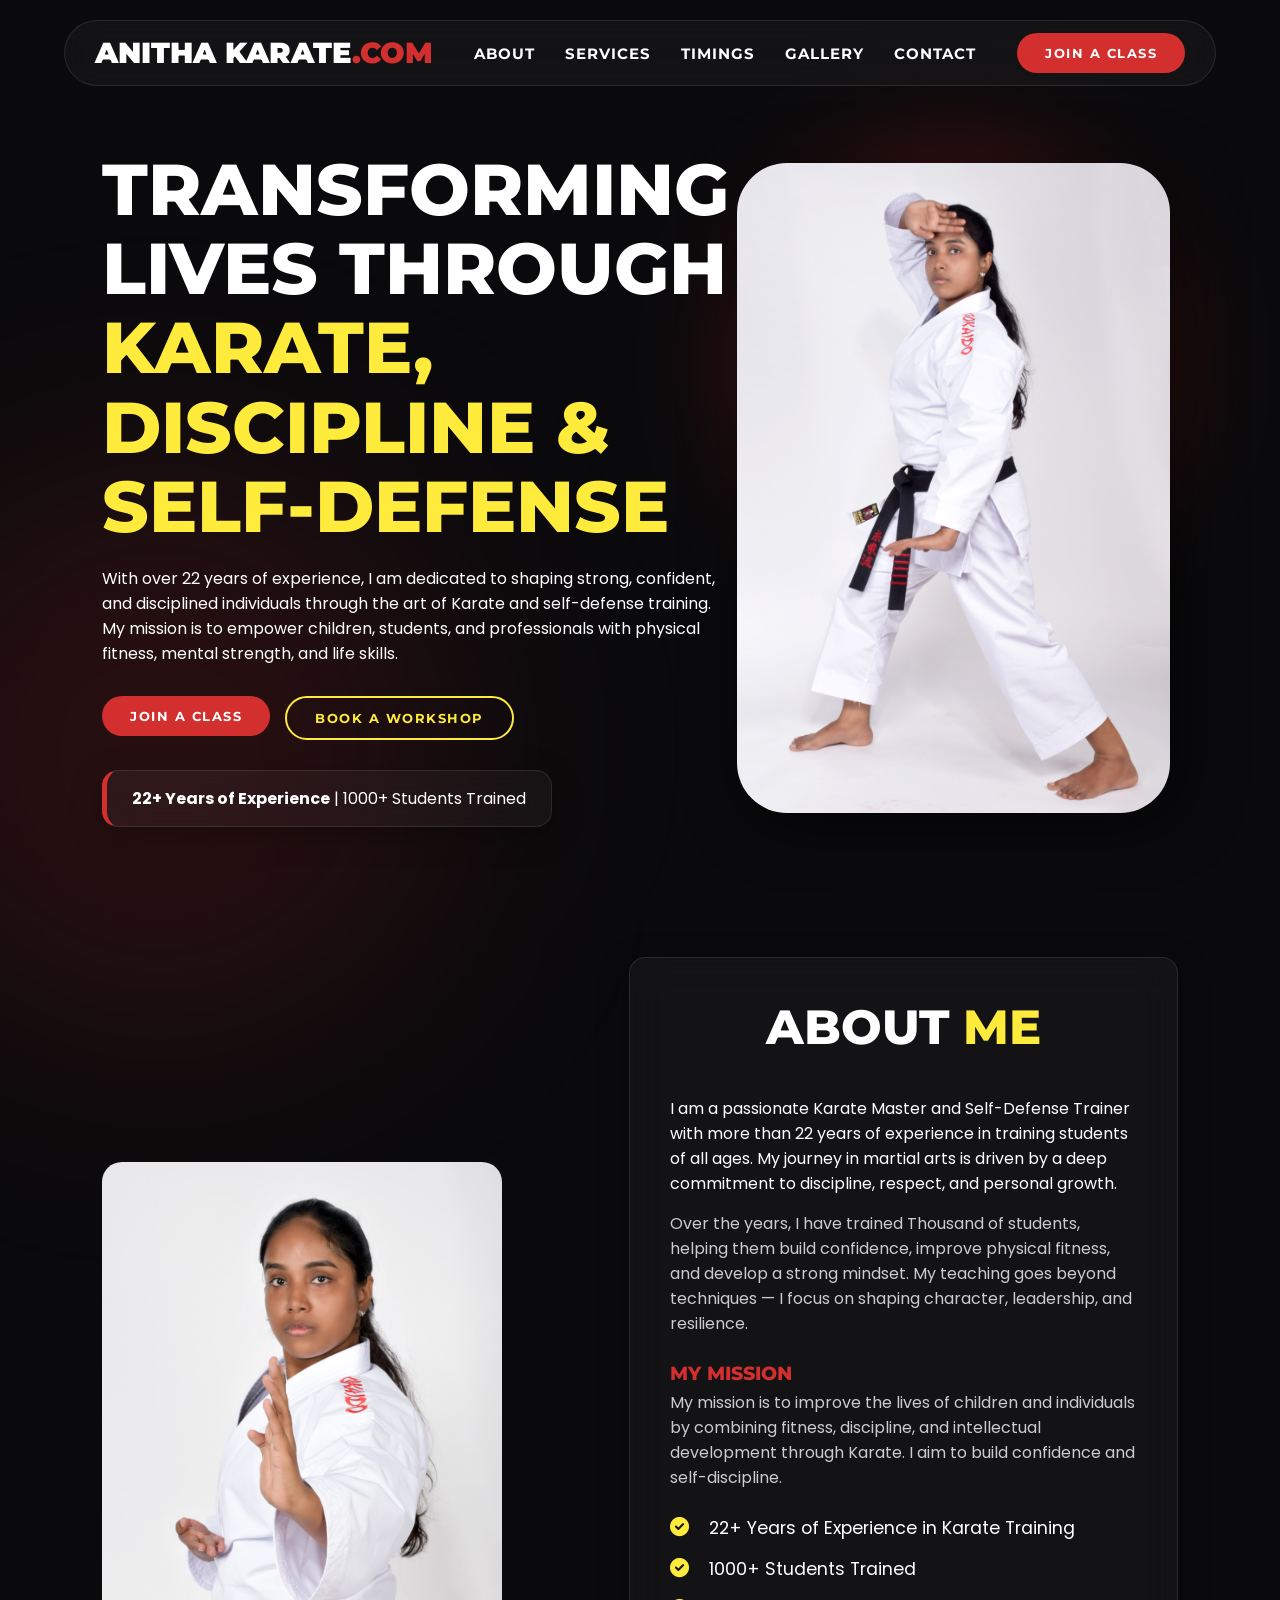
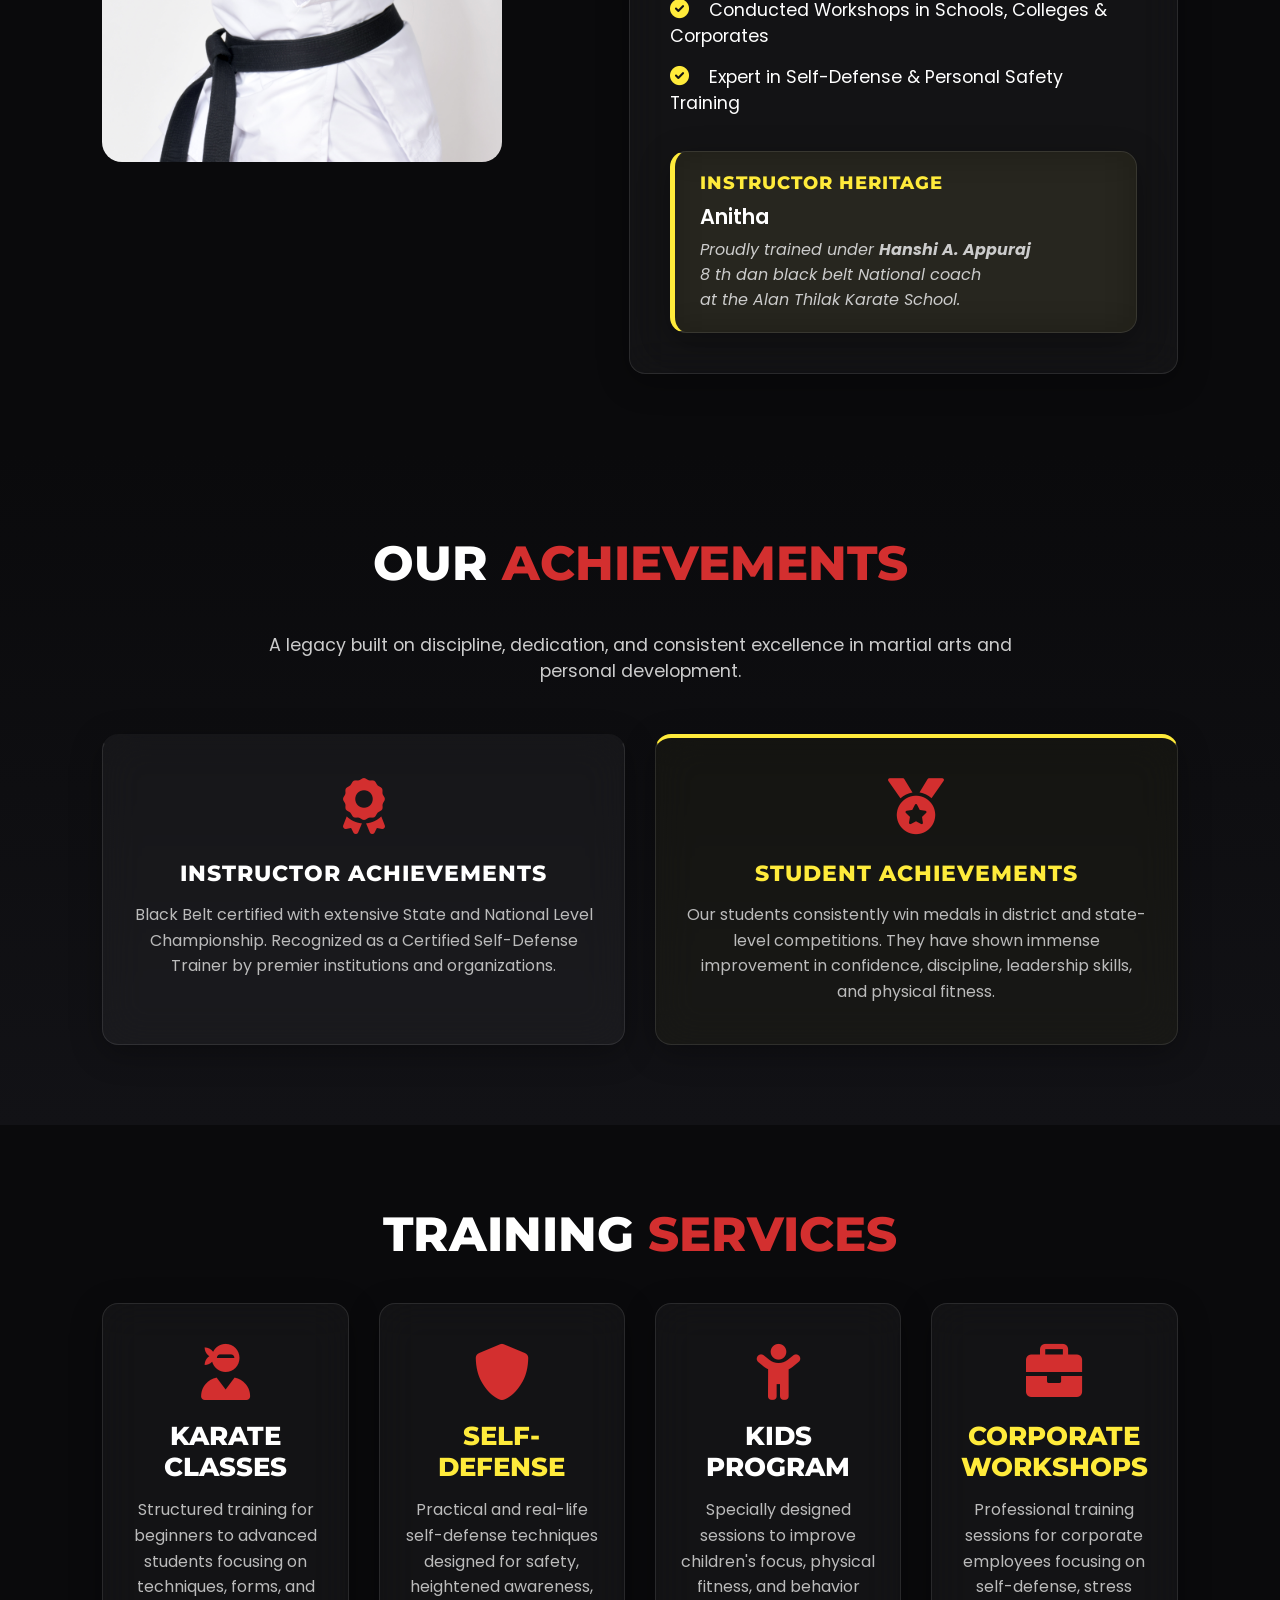
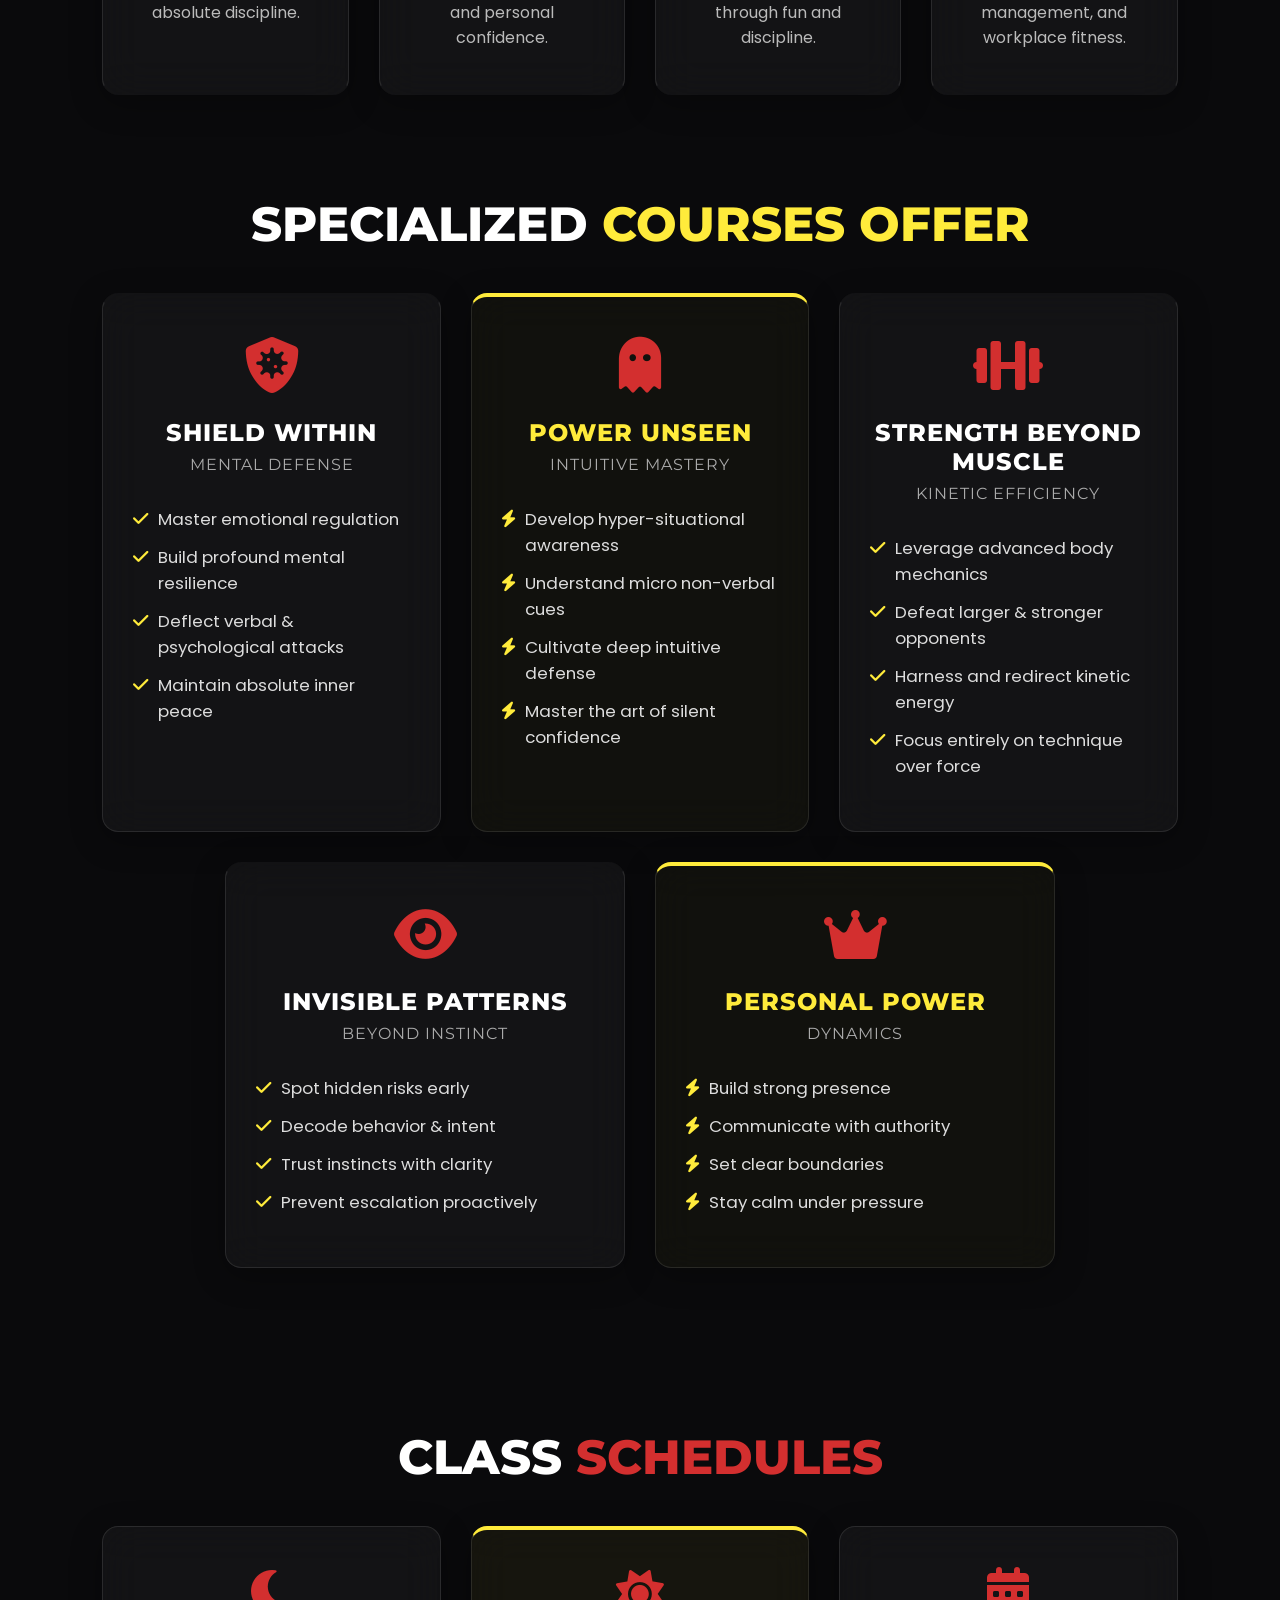
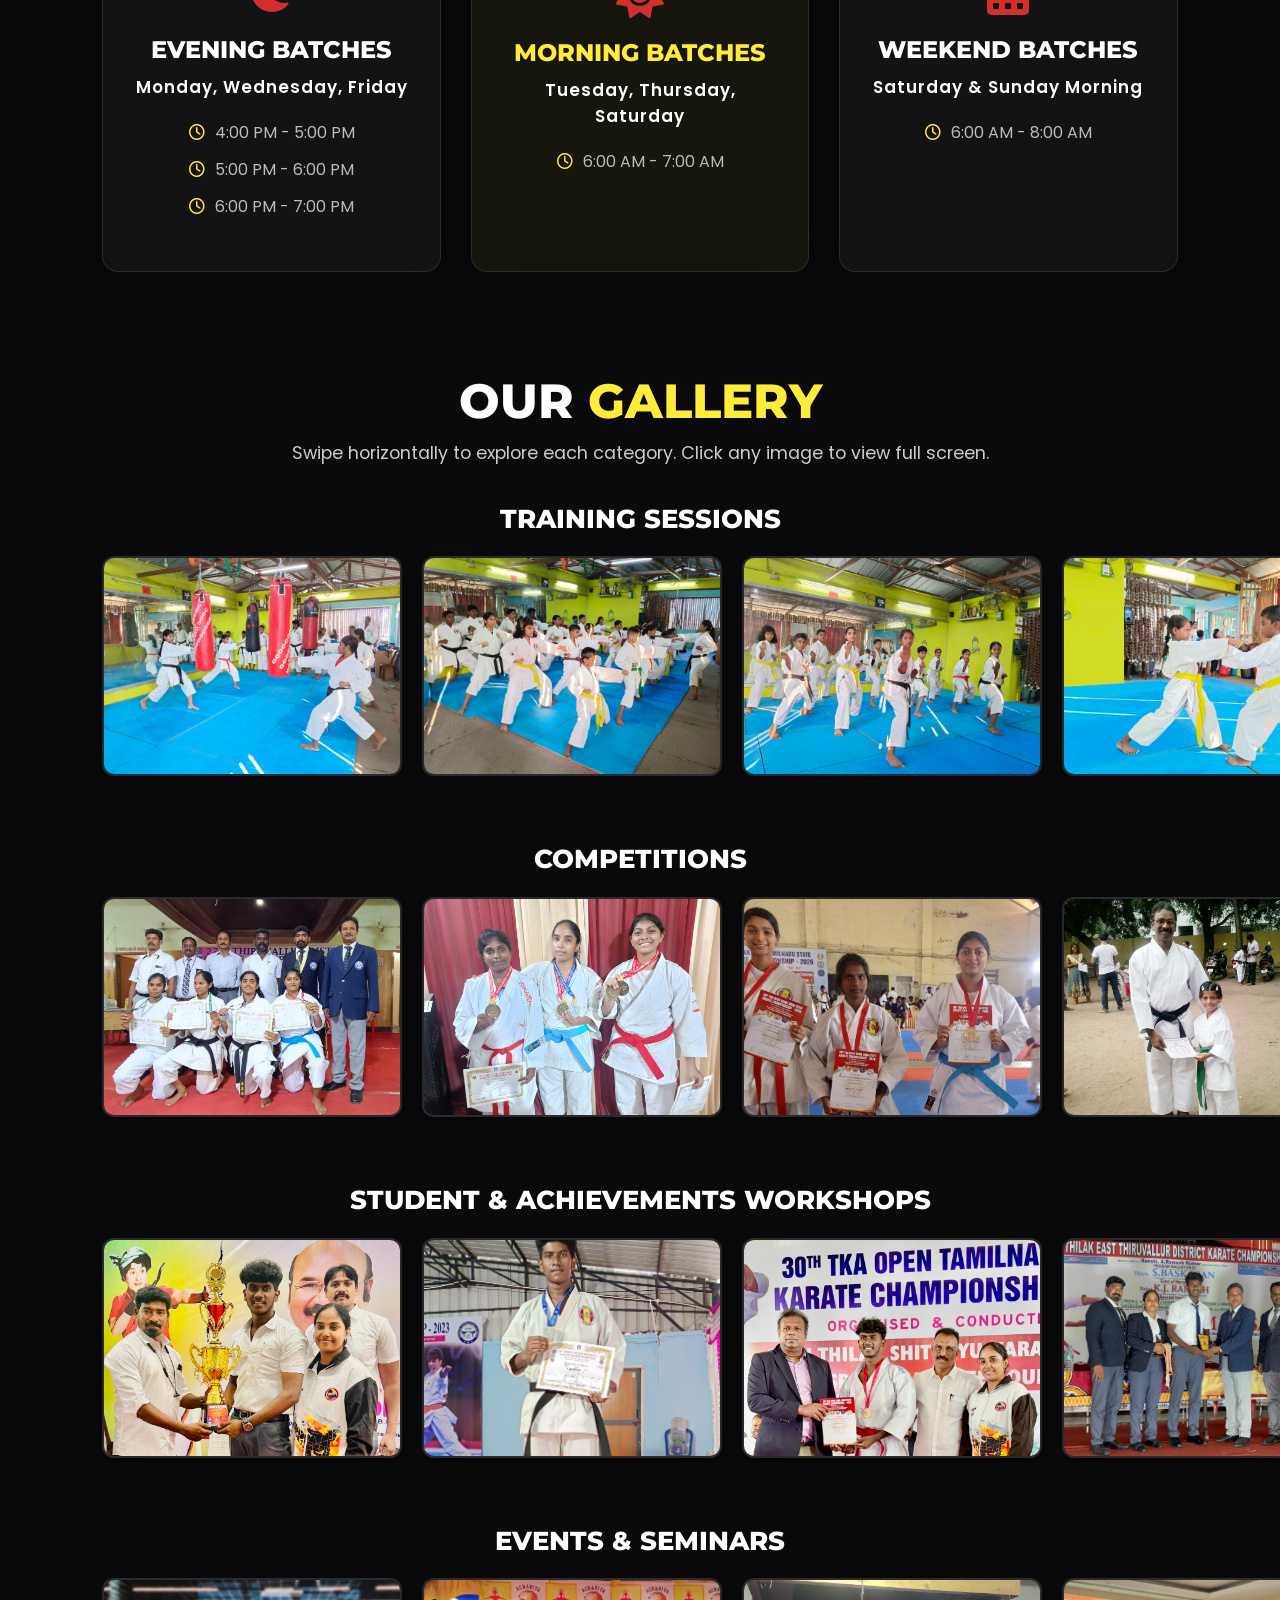
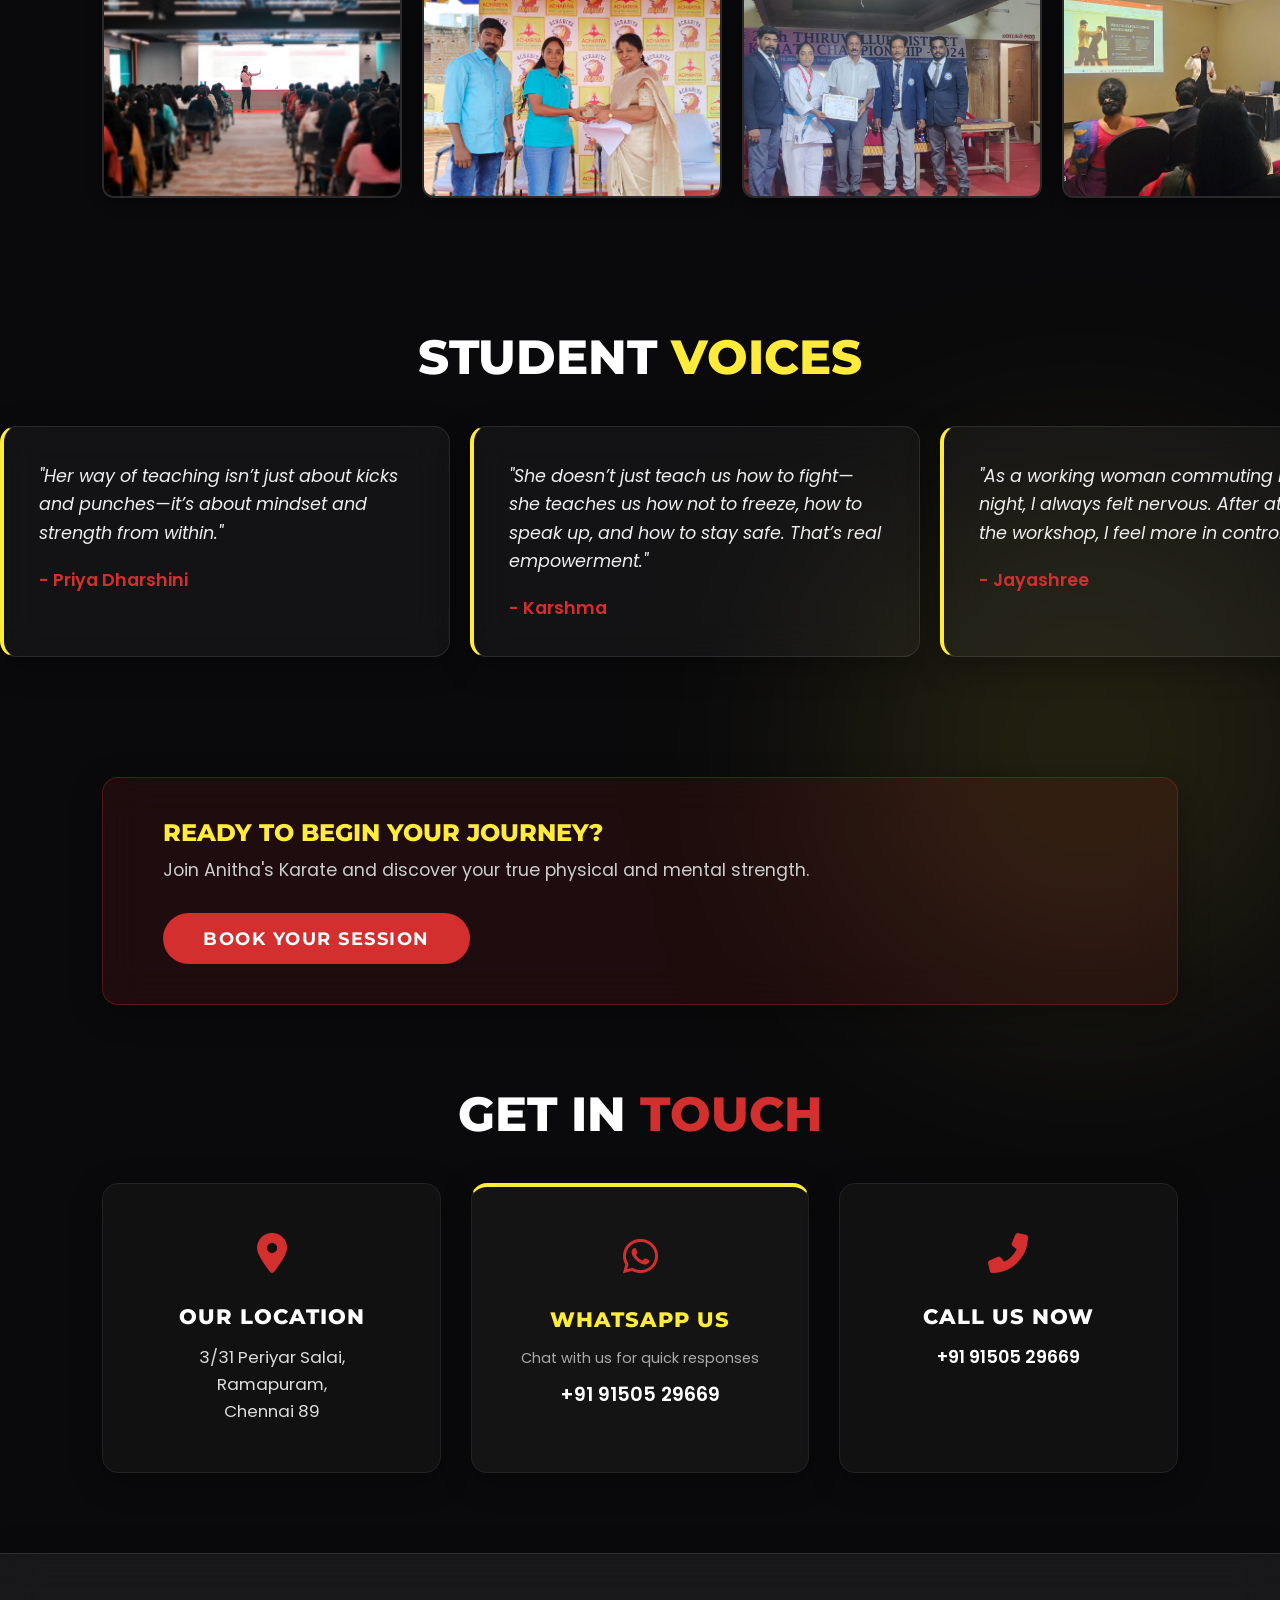
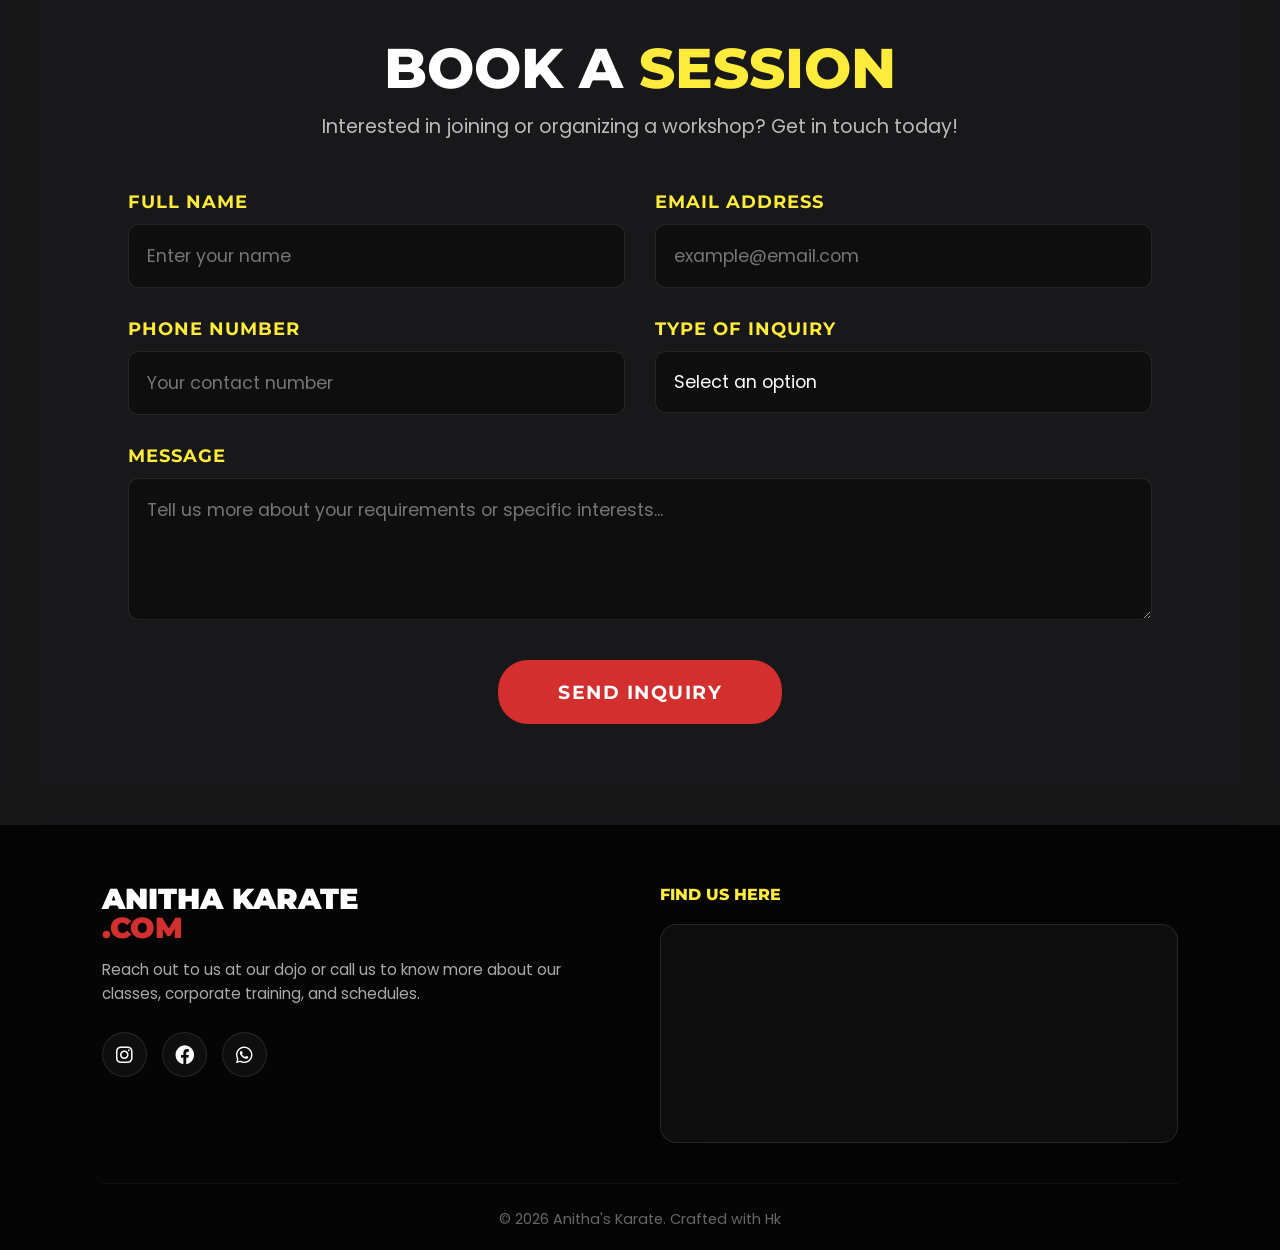
==== index.html @ c9bdf48c "Update "Images and contact"" ====
<!DOCTYPE html>
<html lang="en">

<head>
  <meta charset="UTF-8">
  <meta name="viewport" content="width=device-width, initial-scale=1.0">
  <title>Anitha's Karate | Ramapuram</title>
  <link rel="shortcut icon" href="images/Fav icon.png" type="image/x-icon">
  <link
    href="https://fonts.googleapis.com/css2?family=Montserrat:wght@700;800;900&family=Poppins:wght@300;400;500;600&display=swap"
    rel="stylesheet">
  <link rel="stylesheet" href="https://cdnjs.cloudflare.com/ajax/libs/font-awesome/6.0.0/css/all.min.css">
  <link rel="stylesheet" href="style.css">

  <style>
    /* Dropdown Styling */
    .field-box select {
      background: rgba(0, 0, 0, 0.4);
      border: 1px solid var(--glass-border);
      padding: 18px;
      border-radius: 10px;
      color: white;
      font-size: 1.1rem;
      font-family: "Poppins", sans-serif;
      transition: all 0.3s ease;
      appearance: none;
    }

    .field-box select:focus {
      outline: none;
      border-color: var(--primary-red);
      background: rgba(211, 47, 47, 0.05);
    }

    .field-box select option {
      background: var(--dark-bg);
      color: white;
    }

    /* 4-Item Services Grid (Desktop to Mobile) */
    .programs-grid {
      display: grid;
      gap: 30px;
      grid-template-columns: repeat(4, 1fr);
    }

    @media (max-width: 1024px) {
      .programs-grid {
        grid-template-columns: repeat(2, 1fr);
      }
    }

    @media (max-width: 768px) {
      .programs-grid {
        grid-template-columns: 1fr;
      }
    }

    /* SPECIALIZED COURSES FLEX LAYOUT (For Centering 2nd Row) */
    .courses-flex-container {
      display: flex;
      flex-wrap: wrap;
      justify-content: center;
      gap: 30px;
    }

    .courses-flex-container .role-card {
      flex: 1 1 calc(33.333% - 30px);
      max-width: 400px;
      min-width: 300px;
      text-align: left;
      display: flex;
      flex-direction: column;
    }

    .courses-flex-container .course-card h3 {
      font-size: 1.5rem;
      margin-bottom: 15px;
      text-align: center;
    }

    .course-list {
      list-style-type: none;
      padding: 0;
      margin-top: 15px;
      flex-grow: 1;
    }

    .course-list li {
      margin-bottom: 12px;
      color: #ddd;
      font-size: 1.05rem;
      display: flex;
      align-items: flex-start;
      gap: 10px;
    }

    .course-list li i {
      color: var(--accent-yellow);
      margin-top: 4px;
      font-size: 1.1rem;
    }

    @media (max-width: 1024px) {
      .courses-flex-container .role-card {
        flex: 1 1 calc(50% - 30px);
        /* 2 per row on tablets */
        padding: 30px 20px;
      }

      .course-card h3 {
        font-size: 1.3rem;
      }
    }

    @media (max-width: 768px) {
      .courses-flex-container .role-card {
        flex: 1 1 100%;
        /* 1 per row on mobile */
        padding: 25px 15px;
      }

      .course-list li {
        font-size: 0.95rem;
      }
    }

    /* Highlighted Heritage Block */
    .heritage-block {
      margin-top: 35px;
      padding: 20px 25px;
      border-left: 5px solid var(--accent-yellow);
      background: rgba(255, 235, 59, 0.05);
      text-align: left;
    }

    .heritage-block h4 {
      color: var(--accent-yellow);
      margin-bottom: 8px;
      font-size: 1.1rem;
      letter-spacing: 1px;
    }

    /* Horizontal Scrolling Gallery */
    .gallery-container {
      padding: 20px 0;
      width: 100%;
    }

    .gallery-category-title {
      color: var(--light-text);
      font-size: 1.6rem;
      margin-top: 40px;
      margin-bottom: 15px;
      text-align: center;
      font-family: "Montserrat", sans-serif;
      text-transform: uppercase;
      line-height: 1;
    }

    .gallery-scroll-track {
      display: flex;
      overflow-x: auto;
      gap: 20px;
      padding: 10px 8% 30px 8%;
      scroll-behavior: smooth;
      -webkit-overflow-scrolling: touch;
      scrollbar-width: none;
    }

    .gallery-scroll-track::-webkit-scrollbar {
      display: none;
    }

    .gallery-img {
      flex: 0 0 auto;
      width: 300px;
      height: 220px;
      object-fit: cover;
      border-radius: 12px;
      cursor: zoom-in;
      transition: transform 0.3s ease, border 0.3s ease;
      border: 2px solid var(--glass-border);
      box-shadow: 0 5px 15px rgba(0, 0, 0, 0.3);
    }

    .gallery-img:hover {
      transform: scale(1.03);
      border-color: var(--accent-yellow);
    }

    /* Fullscreen Lightbox */
    .lightbox {
      display: none;
      position: fixed;
      z-index: 9999;
      top: 0;
      left: 0;
      width: 100%;
      height: 100%;
      background-color: rgba(0, 0, 0, 0.92);
      align-items: center;
      justify-content: center;
      backdrop-filter: blur(5px);
    }

    .lightbox-content {
      max-width: 90%;
      max-height: 85vh;
      border-radius: 12px;
      box-shadow: 0 10px 40px rgba(0, 0, 0, 0.8);
      animation: zoomIn 0.3s ease;
    }

    @keyframes zoomIn {
      from {
        transform: scale(0.8);
        opacity: 0;
      }

      to {
        transform: scale(1);
        opacity: 1;
      }
    }

    .close-lightbox {
      position: absolute;
      top: 20px;
      right: 40px;
      color: white;
      font-size: 50px;
      font-weight: 300;
      cursor: pointer;
      transition: color 0.3s;
    }

    .close-lightbox:hover {
      color: var(--primary-red);
    }

    /* =========================================
       HERO MOBILE FIXES (Text & Buttons)
    ========================================= */
    .hero-buttons-wrapper {
      display: flex;
      gap: 15px;
      margin-top: 30px;
      flex-wrap: wrap;
    }

    @media (max-width: 768px) {
      .hero-content {
        padding: 0 15px;
        /* Ensures text doesn't touch the very edge */
        width: 100%;
      }

      /* Dynamically scales text down, preventing "TRANSFORMING" from breaking screen width */
      .hero-content h1 {
        font-size: clamp(2rem, 7vw, 3rem);
        line-height: 1.1;
        word-break: break-word;
        /* Safety fail-safe */
      }

      .hero-content p {
        font-size: 0.95rem;
      }

      /* Forces buttons to stack and take full width so they don't squeeze */
      .hero-buttons-wrapper {
        flex-direction: column;
        width: 100%;
      }

      .hero-buttons-wrapper a {
        width: 100%;
      }

      .hero-buttons-wrapper .btn-red {
        width: 100%;
        padding: 15px 20px;
        font-size: 1rem;
      }
    }
  </style>
</head>

<body>

  <div class="ambient-glow glow-1"></div>
  <div class="ambient-glow glow-2"></div>

  <header>
    <nav class="glass-panel nav-glass rounded-nav">
      <div class="logo">ANITHA KARATE<span class="text-red">.COM</span></div>
      <ul class="nav-links">
        <li><a href="#about">ABOUT</a></li>
        <li><a href="#programs">SERVICES</a></li>
        <li><a href="#schedule">TIMINGS</a></li>
        <li><a href="#gallery">GALLERY</a></li>
        <li><a href="#contact">CONTACT</a></li>
      </ul>
      <a href="#book-classes" class="nav-btn-wrapper"><button class="btn-red">JOIN A CLASS</button></a>
    </nav>
  </header>

  <section class="hero">
    <div class="hero-content">
      <h1>Transforming Lives Through <span class="text-yellow">Karate, Discipline & Self-Defense</span></h1>
      <p>With over 22 years of experience, I am dedicated to shaping strong, confident, and disciplined individuals
        through the art of Karate and self-defense training. My mission is to empower children, students, and
        professionals with physical fitness, mental strength, and life skills.</p>

      <div class="hero-buttons-wrapper">
        <a href="#book-classes"><button class="btn-red">Join a Class</button></a>
        <a href="#book-classes"><button class="btn-red"
            style="background: transparent; border: 2px solid var(--accent-yellow); color: var(--accent-yellow);">Book a
            Workshop</button></a>
      </div>

      <div class="hero-stats" style="margin-top: 30px;">
        <div class="stats-box glass-panel">
          <span><strong>22+ Years of Experience</strong> | 1000+ Students Trained</span>
        </div>
      </div>
    </div>
    <div class="hero-image">
      <div class="circle-bg"></div>
      <img src="images/Karate pics/P2.jpeg" alt="Karate Action">
    </div>
  </section>

  <section id="about" class="about-us">
    <div class="about-container">
      <div class="about-image">
        <img src="images/Karate pics/P1.jpeg" alt="Shihan V. Anitha Training">
      </div>
      <div class="about-text glass-panel">
        <h2 class="section-title text-left">About <span class="text-yellow">Me</span></h2>
        <p>I am a passionate Karate Master and Self-Defense Trainer with more than 22 years of experience in training
          students of all ages. My journey in martial arts is driven by a deep commitment to discipline, respect, and
          personal growth.</p>
        <p style="margin-top: 15px; color: #ccc;">Over the years, I have trained Thousand of students, helping them
          build confidence, improve physical fitness, and develop a strong mindset. My teaching goes beyond techniques —
          I focus on shaping character, leadership, and resilience.</p>

        <h3 style="margin-top: 25px; font-size: 1.2rem; color: var(--primary-red);">My Mission</h3>
        <p style="margin-top: 5px; color: #ccc;">My mission is to improve the lives of children and individuals by
          combining fitness, discipline, and intellectual development through Karate. I aim to build confidence and
          self-discipline.</p>

        <ul class="about-features">
          <li><i class="fas fa-check-circle"></i> 22+ Years of Experience in Karate Training</li>
          <li><i class="fas fa-check-circle"></i> 1000+ Students Trained</li>
          <li><i class="fas fa-check-circle"></i> Conducted Workshops in Schools, Colleges & Corporates</li>
          <li><i class="fas fa-check-circle"></i> Expert in Self-Defense & Personal Safety Training</li>
        </ul>

        <div class="heritage-block glass-panel">
          <h4>Instructor Heritage</h4>
          <p style="font-size: 1.3rem; font-weight: 600; color: #fff; margin-bottom: 5px;">Anitha</p>
          <p style="color: #ccc; font-style: italic;">Proudly trained under <strong>Hanshi A. Appuraj</strong><br>8 th
            dan black belt
            National coach <br>at the
            Alan Thilak Karate School.</p>
        </div>

      </div>
    </div>
  </section>

  <section id="achievements" class="roles-section">
    <h2 class="section-title">Our <span class="text-red">Achievements</span></h2>
    <p
      style="text-align: center; color: #ccc; margin-bottom: 50px; font-size: 1.1rem; max-width: 800px; margin-left: auto; margin-right: auto;">
      A legacy built on discipline, dedication, and consistent excellence in martial arts and personal development.
    </p>

    <div class="roles-grid">
      <div class="role-card glass-panel">
        <i class="fas fa-award role-icon"></i>
        <h3>Instructor Achievements</h3>
        <p>Black Belt certified with extensive State and National Level Championship. Recognized as a Certified
          Self-Defense Trainer by premier institutions and organizations.</p>
      </div>

      <div class="role-card glass-panel highlight-card">
        <i class="fas fa-medal role-icon text-yellow"></i>
        <h3 class="text-yellow">Student Achievements</h3>
        <p>Our students consistently win medals in district and state-level competitions. They have shown immense
          improvement in confidence, discipline, leadership skills, and physical fitness.</p>
      </div>
    </div>
  </section>

  <section id="programs" class="programs">
    <h2 class="section-title">Training <span class="text-red">Services</span></h2>
    <div class="programs-grid">
      <div class="program-card glass-panel">
        <i class="fas fa-user-ninja program-icon"></i>
        <h3>Karate Classes</h3>
        <p>Structured training for beginners to advanced students focusing on techniques, forms, and absolute
          discipline.</p>
      </div>
      <div class="program-card glass-panel">
        <i class="fas fa-shield-alt program-icon text-yellow"></i>
        <h3 class="text-yellow">Self-Defense</h3>
        <p>Practical and real-life self-defense techniques designed for safety, heightened awareness, and personal
          confidence.</p>
      </div>
      <div class="program-card glass-panel">
        <i class="fas fa-child program-icon"></i>
        <h3>Kids Program</h3>
        <p>Specially designed sessions to improve children's focus, physical fitness, and behavior through fun and
          discipline.</p>
      </div>
      <div class="program-card glass-panel">
        <i class="fas fa-briefcase program-icon text-yellow"></i>
        <h3 class="text-yellow">Corporate Workshops</h3>
        <p>Professional training sessions for corporate employees focusing on self-defense, stress management, and
          workplace fitness.</p>
      </div>
    </div>
  </section>

  <section id="special-courses" class="programs" style="padding-top: 20px;">
    <h2 class="section-title">Specialized <span class="text-yellow">Courses Offer</span></h2>

    <div class="courses-flex-container">
      <div class="role-card course-card glass-panel">
        <i class="fas fa-shield-virus role-icon" style="text-align: center; display: block;"></i>
        <h3> Shield Within<br><span style="font-size: 1rem; color: #aaa; font-weight: 400;">Mental Defense</span></h3>
        <ul class="course-list">
          <li><i class="fas fa-check"></i> Master emotional regulation</li>
          <li><i class="fas fa-check"></i> Build profound mental resilience</li>
          <li><i class="fas fa-check"></i> Deflect verbal & psychological attacks</li>
          <li><i class="fas fa-check"></i> Maintain absolute inner peace</li>
        </ul>
      </div>

      <div class="role-card course-card glass-panel highlight-card">
        <i class="fas fa-ghost role-icon text-yellow" style="text-align: center; display: block;"></i>
        <h3 class="text-yellow"> Power Unseen<br><span style="font-size: 1rem; color: #aaa; font-weight: 400;">Intuitive
            Mastery</span></h3>
        <ul class="course-list">
          <li><i class="fas fa-bolt"></i> Develop hyper-situational awareness</li>
          <li><i class="fas fa-bolt"></i> Understand micro non-verbal cues</li>
          <li><i class="fas fa-bolt"></i> Cultivate deep intuitive defense</li>
          <li><i class="fas fa-bolt"></i> Master the art of silent confidence</li>
        </ul>
      </div>

      <div class="role-card course-card glass-panel">
        <i class="fas fa-dumbbell role-icon" style="text-align: center; display: block;"></i>
        <h3> Strength Beyond Muscle<br><span style="font-size: 1rem; color: #aaa; font-weight: 400;">Kinetic
            Efficiency</span></h3>
        <ul class="course-list">
          <li><i class="fas fa-check"></i> Leverage advanced body mechanics</li>
          <li><i class="fas fa-check"></i> Defeat larger & stronger opponents</li>
          <li><i class="fas fa-check"></i> Harness and redirect kinetic energy</li>
          <li><i class="fas fa-check"></i> Focus entirely on technique over force</li>
        </ul>
      </div>

      <div class="role-card course-card glass-panel">
        <i class="fas fa-eye role-icon" style="text-align: center; display: block;"></i>
        <h3> Invisible Patterns<br><span style="font-size: 1rem; color: #aaa; font-weight: 400;">Beyond Instinct</span>
        </h3>
        <ul class="course-list">
          <li><i class="fas fa-check"></i> Spot hidden risks early</li>
          <li><i class="fas fa-check"></i> Decode behavior & intent</li>
          <li><i class="fas fa-check"></i> Trust instincts with clarity</li>
          <li><i class="fas fa-check"></i> Prevent escalation proactively</li>
        </ul>
      </div>

      <div class="role-card course-card glass-panel highlight-card">
        <i class="fas fa-crown role-icon text-yellow" style="text-align: center; display: block;"></i>
        <h3 class="text-yellow"> Personal Power<br><span
            style="font-size: 1rem; color: #aaa; font-weight: 400;">Dynamics</span></h3>
        <ul class="course-list">
          <li><i class="fas fa-bolt"></i> Build strong presence</li>
          <li><i class="fas fa-bolt"></i> Communicate with authority</li>
          <li><i class="fas fa-bolt"></i> Set clear boundaries</li>
          <li><i class="fas fa-bolt"></i> Stay calm under pressure</li>
        </ul>
      </div>



    </div>
  </section>

  <section id="schedule" class="schedule-section">
    <h2 class="section-title">Class <span class="text-red">Schedules</span></h2>
    <div class="schedule-grid">
      <div class="schedule-card glass-panel">
        <i class="fas fa-moon schedule-icon"></i>
        <h3>Evening Batches</h3>
        <p class="days">Monday, Wednesday, Friday</p>
        <ul class="times">
          <li><i class="far fa-clock"></i> 4:00 PM - 5:00 PM</li>
          <li><i class="far fa-clock"></i> 5:00 PM - 6:00 PM</li>
          <li><i class="far fa-clock"></i> 6:00 PM - 7:00 PM</li>
        </ul>
      </div>

      <div class="schedule-card glass-panel highlight-card">
        <i class="fas fa-sun schedule-icon text-yellow"></i>
        <h3 class="text-yellow">Morning Batches</h3>
        <p class="days">Tuesday, Thursday, Saturday</p>
        <ul class="times">
          <li><i class="far fa-clock"></i> 6:00 AM - 7:00 AM</li>
        </ul>
      </div>

      <div class="schedule-card glass-panel">
        <i class="fas fa-calendar-alt schedule-icon"></i>
        <h3>Weekend Batches</h3>
        <p class="days">Saturday & Sunday Morning</p>
        <ul class="times">
          <li><i class="far fa-clock"></i> 6:00 AM - 8:00 AM</li>
        </ul>
      </div>
    </div>
  </section>

  <section id="gallery" class="gallery-container">
    <h2 class="section-title" style="margin-bottom: 10px;">Our <span class="text-yellow">Gallery</span></h2>
    <p style="text-align: center; color: #ccc; margin-bottom: 20px; font-size: 1.1rem;">Swipe horizontally to explore
      each category. Click any image to view full screen.</p>

    <h3 class="gallery-category-title">Training Sessions</h3>
    <div class="gallery-scroll-track">
      <img src="images/Gallary/Training/GT1.jpeg" class="gallery-img glass-panel" alt="Training Session 1">
      <img src="images/Gallary/Training/GT2.jpeg" class="gallery-img glass-panel" alt="Training Session 2">
      <img src="images/Gallary/Training/GT3.jpeg" class="gallery-img glass-panel" alt="Training Session 3">
      <img src="images/Gallary/Training/GT4.jpeg" class="gallery-img glass-panel" alt="Training Session 4">
      <img src="images/Gallary/Training/GT5.jpeg" class="gallery-img glass-panel" alt="Training Session 5">
      <img src="images/Gallary/Training/GT6.jpeg" class="gallery-img glass-panel" alt="Training Session 6">
    </div>

    <h3 class="gallery-category-title">Competitions</h3>
    <div class="gallery-scroll-track">
      <img src="images/Gallary/Competition/GC1.jpeg" class="gallery-img glass-panel" alt="Competition 1">
      <img src="images/Gallary/Competition/GC2.jpeg" class="gallery-img glass-panel" alt="Competition 2">
      <img src="images/Gallary/Competition/GC3.jpeg" class="gallery-img glass-panel" alt="Competition 3">
      <img src="images/Gallary/Competition/GC4.jpeg" class="gallery-img glass-panel" alt="Competition 4">
      <img src="images/Gallary/Competition/GC5.jpeg" class="gallery-img glass-panel" alt="Competition 5">
      <img src="images/Gallary/Competition/GC6.jpeg" class="gallery-img glass-panel" alt="Competition 6">
    </div>

    <h3 class="gallery-category-title">Student & Achievements Workshops</h3>
    <div class="gallery-scroll-track">
      <img src="images/Gallary/Workshops & Student Achievements/GS1.jpeg" class="gallery-img glass-panel"
        alt="Workshop 1">
      <img src="images/Gallary/Workshops & Student Achievements/GS2.jpeg" class="gallery-img glass-panel"
        alt="Workshop 2">
      <img src="images/Gallary/Workshops & Student Achievements/GS3.jpeg" class="gallery-img glass-panel"
        alt="Workshop 3">
      <img src="images/Gallary/Workshops & Student Achievements/GS4.jpeg" class="gallery-img glass-panel"
        alt="Workshop 4">
      <img src="images/Gallary/Workshops & Student Achievements/GS5.jpeg" class="gallery-img glass-panel"
        alt="Workshop 5">
      <img src="images/Gallary/Workshops & Student Achievements/GS6.jpeg" class="gallery-img glass-panel"
        alt="Workshop 6">
      <img src="images/Gallary/Workshops & Student Achievements/GS7.jpeg" class="gallery-img glass-panel"
        alt="Workshop 7">
    </div>

    <h3 class="gallery-category-title">Events & Seminars</h3>
    <div class="gallery-scroll-track">
      <img src="images/Gallary/Events & Seminar/G1.jpeg" class="gallery-img glass-panel" alt="Event 1">
      <img src="images/Gallary/Events & Seminar/G2.jpeg" class="gallery-img glass-panel" alt="Event 2">
      <img src="images/Gallary/Events & Seminar/G3.jpeg" class="gallery-img glass-panel" alt="Event 3">
      <img src="images/Gallary/Events & Seminar/G4.jpeg" class="gallery-img glass-panel" alt="Event 4">
      <img src="images/Gallary/Events & Seminar/G5.jpeg" class="gallery-img glass-panel" alt="Event 5">
      <img src="images/Gallary/Events & Seminar/G6.jpeg" class="gallery-img glass-panel" alt="Event 6">
      <img src="images/Gallary/Events & Seminar/G7.jpeg" class="gallery-img glass-panel" alt="Event 7">
      <img src="images/Gallary/Events & Seminar/G8.jpeg" class="gallery-img glass-panel" alt="Event 8">
    </div>
  </section>

  <section class="testimonials">
    <h2 class="section-title">Student <span class="text-yellow">Voices</span></h2>
    <div class="scrolling-wrapper">
      <div class="scrolling-track right-scroll">
        <div class="test-box glass-panel">
          <p>"Her way of teaching isn’t just about kicks and punches—it’s about mindset and strength from within."</p>
          <h4>- Priya Dharshini</h4>
        </div>
        <div class="test-box glass-panel">
          <p>"She doesn’t just teach us how to fight—she teaches us how not to freeze, how to speak up, and how to stay
            safe. That’s real empowerment."</p>
          <h4>- Karshma</h4>
        </div>
        <div class="test-box glass-panel">
          <p>"As a working woman commuting late at night, I always felt nervous. After attending the workshop, I feel
            more in control."</p>
          <h4>- Jayashree</h4>
        </div>
        <div class="test-box glass-panel">
          <p>"Anitha is more than a coach—she’s a guide. She helped me unlock courage I didn’t know I had using everyday
            examples."</p>
          <h4>- Deepa Lakshmi</h4>
        </div>
        <div class="test-box glass-panel">
          <p>"I enrolled my teenage daughter in Anitha's class... She’s more confident, aware, and physically stronger.
            It’s a necessity, not an option."</p>
          <h4>- Sangeetha</h4>
        </div>
      </div>
    </div>
  </section>

  <section class="cta-section">
    <div class="cta-banner glass-panel">
      <div class="cta-text">
        <h2 class="text-yellow">Ready to Begin Your Journey?</h2>
        <p>Join Anitha's Karate and discover your true physical and mental strength.</p>
      </div>
      <a href="#book-classes"><button class="btn-red" style="padding: 15px 40px; font-size: 1.1rem;">BOOK YOUR
          SESSION</button></a>
    </div>
  </section>

  <section id="contact" class="contact-section">
    <h2 class="section-title">Get In <span class="text-red">Touch</span></h2>
    <div class="contact-grid">

      <div class="contact-card glass-panel">
        <div class="contact-icon"><i class="fas fa-map-marker-alt"></i></div>
        <h3>Our Location</h3>
        <p>3/31 Periyar Salai,<br>Ramapuram,<br>Chennai 89</p>
      </div>

      <div class="contact-card glass-panel highlight-card">
        <div class="contact-icon text-yellow"><i class="fab fa-whatsapp"></i></div>
        <h3 class="text-yellow">WhatsApp Us</h3>
        <p style="font-size: 0.9rem; color: #aaa; margin-bottom: 5px;">Chat with us for quick responses</p>
        <a href="https://wa.me/919150529669" target="_blank" style="font-size: 1.2rem; margin-top: 10px;">+91 91505
          29669</a>
      </div>

      <div class="contact-card glass-panel">
        <div class="contact-icon"><i class="fas fa-phone-alt"></i></div>
        <h3>Call Us Now</h3>
        <a href="tel:+919150529669">+91 91505 29669</a>
      </div>

    </div>
  </section>

  <section id="book-classes" class="booking-section-full">
    <div class="booking-content-wrapper glass-panel">
      <div class="booking-header">
        <h2 class="form-title">BOOK A <span class="text-yellow">SESSION</span></h2>
        <p class="form-subtitle">Interested in joining or organizing a workshop? Get in touch today!</p>
      </div>

      <form action="https://api.web3forms.com/submit" method="POST" id="contact-form" class="modern-form">
        <input type="hidden" name="access_key" value="YOUR_ACCESS_KEY_HERE">
        <input type="hidden" name="subject" value="New Inquiry - Anitha's Karate">
        <input type="checkbox" name="botcheck" style="display: none;">

        <div class="form-grid-layout">
          <div class="field-box">
            <label>Full Name</label>
            <input type="text" name="name" placeholder="Enter your name" required>
          </div>

          <div class="field-box">
            <label>Email Address</label>
            <input type="email" name="email" placeholder="example@email.com" required>
          </div>

          <div class="field-box">
            <label>Phone Number</label>
            <input type="tel" name="phone" placeholder="Your contact number" required>
          </div>

          <div class="field-box">
            <label>Type of Inquiry</label>
            <select name="inquiry_type" required>
              <option value="" disabled selected>Select an option</option>
              <option value="Class">Join a Class</option>
              <option value="Workshop">Book a Workshop</option>
              <option value="Corporate Training">Corporate Training</option>
            </select>
          </div>

          <div class="field-box full-span">
            <label>Message</label>
            <textarea name="message" rows="4"
              placeholder="Tell us more about your requirements or specific interests..." required></textarea>
          </div>
        </div>

        <div class="submit-area">
          <button type="submit" class="btn-red large-btn">SEND INQUIRY</button>
          <div id="result" class="form-status"></div>
        </div>
      </form>
    </div>
  </section>

  <footer class="modern-footer">
    <div class="footer-top dual-col">
      <div class="footer-col about-col">
        <div class="logo" style="margin-bottom: 15px;">ANITHA KARATE<br><span class="text-red">.COM</span></div>
        <p>Reach out to us at our dojo or call us to know more about our classes, corporate training, and schedules.</p>
        <div class="social-icons">
          <a class="glass-icon" href="https://www.instagram.com/p/DUSqblqDA08/?igsh=MXJjZWN1MWl2dmg0Ng%3D%3D"
            target="_blank"><i class="fab fa-instagram"></i></a>
          <a class="glass-icon" href="#"><i class="fab fa-facebook"></i></a>
          <a class="glass-icon" href="https://wa.me/919150529669" target="_blank"><i class="fab fa-whatsapp"></i></a>
        </div>
      </div>

      <div class="footer-col">
        <h4 class="text-yellow" style="margin-bottom: 20px;">Find Us Here</h4>
        <div class="map-container glass-panel" style="padding: 5px;">
          <iframe
            src="https://www.google.com/maps/embed?pb=!1m18!1m12!1m3!1d3887.2657313364964!2d80.1764653!3d13.0186981!2m3!1f0!2f0!3f0!3m2!1i1024!2i768!4f13.1!3m3!1m2!1s0x3a52613e51416e3b%3A0xc31e7807755106e2!2sPeriyar%20Salai%2C%20Ramapuram%2C%20Chennai%2C%20Tamil%20Nadu!5e0!3m2!1sen!2sin!4v1712410000000!5m2!1sen!2sin"
            width="100%" height="200" style="border:0; border-radius: 8px;" allowfullscreen="" loading="lazy"
            referrerpolicy="no-referrer-when-downgrade">
          </iframe>
        </div>
      </div>
    </div>

    <div class="footer-bottom">
      <p>© 2026 Anitha's Karate. Crafted with Hk</p>
    </div>
  </footer>

  <div id="imageLightbox" class="lightbox">
    <span class="close-lightbox" id="closeLightbox">×</span>
    <img class="lightbox-content" id="lightboxImg" src="">
  </div>

  <script src="script.js"></script>

  <script>
    document.addEventListener("DOMContentLoaded", () => {
      const lightbox = document.getElementById("imageLightbox");
      const lightboxImg = document.getElementById("lightboxImg");
      const closeBtn = document.getElementById("closeLightbox");
      const galleryImages = document.querySelectorAll(".gallery-img");

      // Open lightbox on image click
      galleryImages.forEach(img => {
        img.addEventListener("click", () => {
          lightbox.style.display = "flex";
          lightboxImg.src = img.src;
        });
      });

      // Close on X click
      closeBtn.addEventListener("click", () => {
        lightbox.style.display = "none";
      });

      // Close on background click
      lightbox.addEventListener("click", (e) => {
        if (e.target === lightbox) {
          lightbox.style.display = "none";
        }
      });

      // Close on Escape key
      document.addEventListener("keydown", (e) => {
        if (e.key === "Escape" && lightbox.style.display === "flex") {
          lightbox.style.display = "none";
        }
      });
    });
  </script>

</body>

</html>
---- style.css ----
:root {
  --primary-red: #d32f2f;
  --accent-yellow: #ffeb3b;
  --dark-bg: #0a0a0c;
  --light-text: #ffffff;
  --glass-bg: rgba(255, 255, 255, 0.04);
  --glass-border: rgba(255, 255, 255, 0.1);
}

* {
  margin: 0;
  padding: 0;
  box-sizing: border-box;
}
html {
  scroll-behavior: smooth;
}

body {
  background-color: var(--dark-bg);
  color: var(--light-text);
  font-family: "Poppins", sans-serif;
  overflow-x: hidden;
  position: relative;
}

/* Typography & Solid Colors */
h1,
h2,
h3,
h4,
.logo {
  font-family: "Montserrat", sans-serif;
  text-transform: uppercase;
  font-weight: 800;
}
.text-left {
  text-align: left;
}

.text-red {
  color: var(--primary-red);
}
.text-yellow {
  color: var(--accent-yellow);
}

/* Ambient Glows */
.ambient-glow {
  position: absolute;
  border-radius: 50%;
  filter: blur(120px);
  z-index: -1;
  pointer-events: none;
}
.glow-1 {
  width: 45vw;
  height: 45vw;
  background: rgba(211, 47, 47, 0.15);
  top: 5%;
  left: -10%;
}
.glow-2 {
  width: 40vw;
  height: 40vw;
  background: rgba(255, 235, 59, 0.1);
  bottom: 20%;
  right: -5%;
}

/* Universal Glassmorphism Class */
.glass-panel {
  background: var(--glass-bg);
  backdrop-filter: blur(20px);
  -webkit-backdrop-filter: blur(20px);
  border: 1px solid var(--glass-border);
  box-shadow: 0 8px 32px 0 rgba(0, 0, 0, 0.3);
  border-radius: 16px;
}

/* Navbar */
nav.rounded-nav {
  display: flex;
  justify-content: space-between;
  align-items: center;
  padding: 12px 30px;
  position: fixed;
  width: 90%;
  top: 20px;
  left: 5%;
  z-index: 1000;
  transition: 0.3s;
  border-radius: 50px;
}
.logo {
  font-size: 1.8rem;
  font-weight: 900;
  line-height: 1;
}
.nav-links {
  list-style: none;
  display: flex;
  gap: 30px;
}
.nav-links a {
  font-family: "Montserrat", sans-serif;
  text-decoration: none;
  color: white;
  text-transform: uppercase;
  font-size: 0.95rem;
  letter-spacing: 1px;
  transition: 0.3s;
  font-weight: 700;
}
.nav-links a:hover {
  color: var(--accent-yellow);
}

/* Buttons */
.btn-red {
  font-family: "Montserrat", sans-serif;
  background: var(--primary-red);
  color: white;
  border: none;
  padding: 12px 28px;
  border-radius: 30px;
  font-weight: 700;
  text-transform: uppercase;
  cursor: pointer;
  transition: 0.3s;
  letter-spacing: 1.5px;
}
.btn-red:hover {
  background: #b71c1c;
  transform: translateY(-2px);
  box-shadow: 0 8px 20px rgba(211, 47, 47, 0.4);
}

/* Hero Section */
.hero {
  display: flex;
  align-items: center;
  padding: 150px 8% 50px;
  min-height: 80vh;
}
.hero-content {
  flex: 1;
  z-index: 2;
}
.hero-content h1 {
  font-size: 4.5rem;
  line-height: 1.1;
  margin-bottom: 20px;
}
.hero-stats {
  margin-top: 30px;
}
.stats-box {
  padding: 15px 25px;
  display: inline-flex;
  align-items: center;
  gap: 20px;
  border-left: 5px solid var(--primary-red);
}
.hero-image {
  flex: 1;
  position: relative;
  display: flex;
  justify-content: center;
}
.circle-bg {
  position: absolute;
  width: 400px;
  height: 400px;
  background: var(--primary-red);
  border-radius: 50%;
  z-index: -1;
  opacity: 0.4;
  filter: blur(60px);
}
.hero-image img {
  filter: drop-shadow(10px 10px 30px rgba(0, 0, 0, 0.6));
  border-radius: 50px;
  height: 650px;
}

/* Section Defaults */
.section-title {
  font-size: 3rem;
  margin-bottom: 40px;
  text-align: center;
}

/* About Us Section */
.about-us {
  padding: 80px 8%;
}
.about-container {
  display: flex;
  gap: 60px;
  align-items: center;
}
.about-image {
  position: relative;
  flex: 1;
}
.about-image img {
  height: 600px;
  border-radius: 20px;
}
.about-text {
  flex: 1;
  padding: 40px;
}
.about-features {
  list-style: none;
  margin-top: 25px;
}
.about-features li {
  margin-bottom: 15px;
  font-size: 1.1rem;
}
.about-features i {
  color: var(--accent-yellow);
  margin-right: 15px;
  font-size: 1.2rem;
}

/* Programs Section */
.programs {
  padding: 80px 8%;
}
.programs-grid {
  display: grid;
  grid-template-columns: repeat(auto-fit, minmax(280px, 1fr));
  gap: 30px;
  margin-top: 40px;
}
.program-card {
  padding: 40px 25px;
  text-align: center;
  transition: 0.4s;
  border-bottom: 4px solid transparent;
}
.program-icon {
  font-size: 3.5rem;
  color: var(--primary-red);
  margin-bottom: 20px;
}
.program-card h3 {
  font-size: 1.6rem;
  margin-bottom: 15px;
}
.program-card p {
  color: #bbb;
  font-size: 1rem;
  line-height: 1.6;
}
.program-card:hover {
  transform: translateY(-10px);
  border-bottom: 4px solid var(--accent-yellow);
  background: rgba(255, 255, 255, 0.05);
}
/* =========================================
   KEY ROLES & EXPERTISE SECTION
========================================= */
.roles-section {
  padding: 80px 8%;
  /* Adds a very subtle gradient background to separate it from other sections */
  background: linear-gradient(
    180deg,
    rgba(10, 10, 12, 1) 0%,
    rgba(18, 18, 22, 1) 100%
  );
}

.roles-grid {
  display: grid;
  grid-template-columns: repeat(auto-fit, minmax(280px, 1fr));
  gap: 30px;
}

.role-card {
  padding: 40px 30px;
  text-align: center;
  transition: 0.4s ease-in-out;
  border-top: 4px solid transparent; /* Hidden border for hover effect */
}

.role-card:hover {
  transform: translateY(-10px);
  border-top: 4px solid var(--primary-red);
  background: rgba(255, 255, 255, 0.08);
  box-shadow: 0 15px 35px rgba(0, 0, 0, 0.5);
}

.role-card.highlight-card {
  border-top: 4px solid var(--accent-yellow);
  background: rgba(255, 235, 59, 0.03);
}

.role-card.highlight-card:hover {
  border-color: var(--accent-yellow);
}

.role-icon {
  font-size: 3.5rem;
  color: var(--primary-red);
  margin-bottom: 25px;
}

.role-card h3 {
  font-size: 1.4rem;
  margin-bottom: 15px;
  letter-spacing: 1px;
}

.role-card p {
  color: #bbb;
  font-size: 1rem;
  line-height: 1.6;
}
/* =========================================
   CLASS SCHEDULE SECTION
========================================= */
.schedule-section {
  padding: 80px 8%;
}

.schedule-grid {
  display: grid;
  grid-template-columns: repeat(auto-fit, minmax(280px, 1fr));
  gap: 30px;
}

.schedule-card {
  padding: 40px 30px;
  text-align: center;
  transition: 0.3s;
}

.schedule-card:hover {
  transform: translateY(-5px);
  border-bottom: 4px solid var(--primary-red);
}

.schedule-card.highlight-card {
  background: rgba(255, 235, 59, 0.05); /* Slight yellow tint */
}

.schedule-card.highlight-card:hover {
  border-color: var(--accent-yellow);
}

.schedule-icon {
  font-size: 3rem;
  color: var(--primary-red);
  margin-bottom: 20px;
}

.schedule-card h3 {
  font-size: 1.5rem;
  margin-bottom: 10px;
  text-transform: uppercase;
}

.schedule-card .days {
  color: #fff;
  font-weight: 600;
  margin-bottom: 20px;
  font-size: 1.05rem;
  letter-spacing: 1px;
}

.schedule-card .times {
  list-style: none;
  padding: 0;
  color: #bbb;
}

.schedule-card .times li {
  margin-bottom: 12px;
  font-size: 1rem;
  display: flex;
  align-items: center;
  justify-content: center;
  gap: 10px;
}

.schedule-card .times i {
  color: var(--accent-yellow);
}
/* Infinite Scroll Logic */
.gallery {
  padding: 80px 0;
  overflow: hidden;
}
.testimonials {
  padding: 80px 0;
  overflow: hidden;
  text-align: center;
}
.scrolling-wrapper {
  display: flex;
  flex-direction: column;
  gap: 30px;
  width: 100%;
}
.scrolling-track {
  display: flex;
  gap: 20px;
  width: max-content;
  animation: scroll-left 30s linear infinite;
}
.right-scroll {
  animation: scroll-right 30s linear infinite;
}
.scrolling-track:hover {
  animation-play-state: paused;
}

@keyframes scroll-left {
  0% {
    transform: translateX(0);
  }
  100% {
    transform: translateX(-50%);
  }
}
@keyframes scroll-right {
  0% {
    transform: translateX(-50%);
  }
  100% {
    transform: translateX(0);
  }
}

/* Glass Testimonials & Gallery */
.test-box {
  width: 450px;
  padding: 35px;
  text-align: left;
  border-left: 4px solid var(--accent-yellow);
  white-space: normal;
}
.test-box p {
  font-style: italic;
  margin-bottom: 20px;
  color: #eee;
  font-size: 1.1rem;
  line-height: 1.6;
}
.test-box h4 {
  font-size: 1.1rem;
  color: var(--primary-red);
  font-family: "Poppins", sans-serif;
  font-weight: 600;
  text-transform: none;
}

.glass-image {
  width: 350px;
  height: 250px;
  object-fit: cover;
  border-radius: 16px;
  transition: 0.3s;
  opacity: 0.8;
}
.glass-image:hover {
  opacity: 1;
  transform: scale(1.03);
  border: 2px solid var(--accent-yellow);
}

/* =========================================
   CTA SECTION & PROFESSIONAL CONTACT GRID
========================================= */

/* CTA Section */
.cta-section {
  padding: 40px 8% 20px;
}
.cta-banner {
  padding: 40px 60px;
  display: flex;
  justify-content: space-between;
  align-items: center;
  background: rgba(211, 47, 47, 0.1);
  border: 1px solid rgba(211, 47, 47, 0.3);
  border-radius: 16px;
  flex-wrap: wrap;
  gap: 30px;
}
.cta-banner p {
  color: #ccc;
  margin-top: 10px;
  font-size: 1.1rem;
}

/* Professional Contact Section */
.contact-section {
  padding: 60px 8% 80px;
}
.contact-grid {
  display: grid;
  grid-template-columns: repeat(auto-fit, minmax(280px, 1fr));
  gap: 30px;
}
.contact-card {
  padding: 40px 30px;
  text-align: center;
  background: #111;
  border: 1px solid #222;
  border-radius: 16px;
  transition: 0.3s;
}
.contact-card:hover {
  transform: translateY(-5px);
  border-color: var(--primary-red);
}

/* Highlighted Center Card */
.highlight-card {
  border-top: 4px solid var(--accent-yellow);
  background: #141414;
}
.highlight-card:hover {
  border-color: var(--accent-yellow);
}

.contact-icon {
  font-size: 2.5rem;
  color: var(--primary-red);
  margin-bottom: 20px;
}
.contact-card h3 {
  font-size: 1.3rem;
  margin-bottom: 15px;
  letter-spacing: 1px;
}
.contact-card p {
  font-size: 1.05rem;
  color: #ddd;
  line-height: 1.6;
  margin-bottom: 8px;
}

/* Contact Links without hover underline */
.contact-card a {
  font-size: 1.1rem;
  color: #fff;
  font-weight: 600;
  display: block;
  margin-bottom: 10px;
  text-decoration: none;
  transition: 0.3s;
}
.contact-card a:hover {
  color: var(--accent-yellow);
  text-decoration: none;
}

.sub-text {
  font-size: 0.85rem;
  color: #888;
  font-style: italic;
  margin-top: 15px;
  display: block;
}

/* =========================================
   MODERN FOOTER (Map & Info Only)
========================================= */
.modern-footer {
  padding: 60px 8% 20px;
  background: #050505;
  border-top: 1px solid rgba(211, 47, 47, 0.3);
}

.footer-top {
  display: grid;
  gap: 40px;
  padding-bottom: 40px;
}
.footer-top.dual-col {
  grid-template-columns: 1fr 1fr;
}

.footer-col p {
  margin-bottom: 12px;
  font-size: 0.95rem;
  color: #aaa;
  line-height: 1.6;
}

.social-icons {
  display: flex;
  gap: 15px;
  margin-top: 25px;
}
.glass-icon {
  width: 45px;
  height: 45px;
  display: flex;
  justify-content: center;
  align-items: center;
  background: var(--glass-bg);
  border: 1px solid var(--glass-border);
  border-radius: 50%;
  color: white;
  transition: 0.3s;
  font-size: 1.2rem;
  text-decoration: none;
}
.glass-icon:hover {
  background: #25d366;
  transform: translateY(-5px);
  border-color: transparent;
}

.footer-bottom {
  text-align: center;
  padding-top: 25px;
  border-top: 1px solid rgba(255, 255, 255, 0.05);
  color: #666;
  font-size: 0.9rem;
}
/* --- FULL WIDTH BOOKING SECTION --- */
.booking-section-full {
  width: 100vw;
  margin-left: calc(
    -50vw + 50%
  ); /* Forces absolute full-width if inside container */
  margin-bottom: 0;
  padding-bottom: 0;
  background: rgba(255, 255, 255, 0.02);
}

.booking-content-wrapper {
  width: 100%;
  border-radius: 0 !important; /* Removes rounding so it flushes with footer */
  border-left: none;
  border-right: none;
  border-bottom: none;
  padding: 80px 10%;
  box-sizing: border-box;
}

.booking-header {
  text-align: center;
  margin-bottom: 50px;
}

.form-title {
  font-size: 3.5rem; /* Increased font size */
  margin-bottom: 10px;
}

.form-subtitle {
  font-size: 1.2rem; /* Increased font size */
  color: #bbb;
}

/* Form Layout */
.form-grid-layout {
  display: grid;
  grid-template-columns: 1fr 1fr;
  gap: 30px;
  max-width: 1100px;
  margin: 0 auto;
}

.field-box {
  display: flex;
  flex-direction: column;
  gap: 12px;
}

.full-span {
  grid-column: span 2;
}

.field-box label {
  font-family: "Montserrat", sans-serif;
  font-size: 1.1rem; /* Larger font */
  font-weight: 700;
  color: var(--accent-yellow);
  text-transform: uppercase;
  letter-spacing: 1px;
}

.field-box input,
.field-box textarea {
  background: rgba(0, 0, 0, 0.4);
  border: 1px solid var(--glass-border);
  padding: 18px; /* Larger padding */
  border-radius: 10px;
  color: white;
  font-size: 1.1rem; /* Larger font */
  font-family: "Poppins", sans-serif;
  transition: all 0.3s ease;
}

.field-box input:focus,
.field-box textarea:focus {
  outline: none;
  border-color: var(--primary-red);
  background: rgba(211, 47, 47, 0.05);
}

.submit-area {
  text-align: center;
  margin-top: 40px;
}

.large-btn {
  padding: 20px 60px !important;
  font-size: 1.2rem !important;
  cursor: pointer;
}

.form-status {
  margin-top: 20px;
  font-size: 1.1rem;
  font-weight: 600;
}

/* Remove spacing from footer */
.modern-footer {
  margin-top: 0 !important;
  border-top: 1px solid rgba(255, 255, 255, 0.1);
}

/* Mobile Responsive Adjustments */
@media (max-width: 768px) {
  .form-grid-layout {
    grid-template-columns: 1fr;
  }
  .full-span {
    grid-column: span 1;
  }
  .form-title {
    font-size: 2.5rem;
  }
  .booking-content-wrapper {
    padding: 60px 5%;
  }
}
/* =========================================
   MEDIA QUERIES FOR RESPONSIVENESS
========================================= */

/* Tablets & Small Laptops (max-width: 1024px) */
@media (max-width: 1024px) {
  .hero h1 {
    font-size: 3.5rem;
  }
  .about-container {
    flex-direction: column;
    text-align: center;
  }
  .about-text {
    padding: 30px;
  }
  .about-text h2.text-left {
    text-align: center;
  }
  .about-features {
    display: inline-block;
    text-align: left;
  }
}

/* Mobile Devices (max-width: 768px) */
@media (max-width: 768px) {
  nav.rounded-nav {
    padding: 8px 15px;
    width: 90%;
    left: 5%;
  }
  .logo {
    font-size: 1.4rem;
  }
  .nav-links {
    display: none;
  }
  .nav-btn-wrapper {
    margin-left: auto;
  }
  .nav-btn-wrapper .btn-red {
    padding: 8px 18px;
    font-size: 0.8rem;
    letter-spacing: 1px;
  }

  .hero {
    flex-direction: column;
    text-align: center;
    padding-top: 120px;
  }
  .hero h1 {
    font-size: 2.8rem;
  }
  .hero-stats {
    justify-content: center;
    display: flex;
  }
  .circle-bg {
    width: 280px;
    height: 280px;
  }
  .hero-image {
    margin-top: 40px;
  }

  .section-title {
    font-size: 2.5rem;
  }
  .programs {
    padding: 60px 5%;
  }

  .cta-section,
  .contact-section {
    padding-left: 5%;
    padding-right: 5%;
  }
  .cta-banner {
    flex-direction: column;
    text-align: center;
    padding: 30px 20px;
  }

  .footer-top.dual-col {
    grid-template-columns: 1fr;
    text-align: center;
  }
  .social-icons {
    justify-content: center;
  }
}

/* Small Mobile Devices (max-width: 480px) */
@media (max-width: 480px) {
  .logo {
    font-size: 1.2rem;
  }
  .nav-btn-wrapper .btn-red {
    padding: 8px 12px;
    font-size: 0.75rem;
  }

  .hero h1 {
    font-size: 2.2rem;
  }
  .section-title {
    font-size: 2.2rem;
  }
  .stats-box {
    flex-direction: column;
    text-align: center;
    border-left: none;
    border-top: 5px solid var(--primary-red);
    padding: 20px;
  }
  .btn-red {
    width: 100%;
    font-size: 0.9rem;
    padding: 12px 20px;
  }

  .test-box {
    width: 300px;
    padding: 25px;
  }
  .glass-image {
    width: 250px;
    height: 180px;
  }
}
@media (max-width: 1024px) {
  .hero h1 {
    font-size: 3.5rem;
  }

  .about-container {
    /* Changed to column-reverse so text comes first, then image */
    flex-direction: column-reverse;
    text-align: center;
    gap: 30px;
  }

  .about-text {
    padding: 30px;
    width: 100%;
  }

  .about-image {
    width: 100%;
  }

  .about-text h2.text-left {
    text-align: center;
  }

  .about-features {
    display: inline-block;
    text-align: left;
  }
}

/* Ensure no gaps before footer */
.booking-section-full {
  margin-bottom: 0 !important;
  padding-bottom: 0 !important;
}

.modern-footer {
  margin-top: 0 !important;
}
/* --- MOBILE FULL-WIDTH FIX --- */
@media (max-width: 768px) {
  /* ... existing mobile styles ... */

  .form-title {
    font-size: 2.2rem; /* Reduced from 2.5rem */
    margin-bottom: 5px;
  }

  .form-subtitle {
    font-size: 1rem;
    margin-bottom: 30px;
  }

  /* Reduces the gap between input fields */
  .form-grid-layout {
    grid-template-columns: 1fr;
    gap: 15px; /* Reduced from 30px */
  }

  .field-box {
    gap: 6px; /* Reduced from 12px */
  }

  .field-box label {
    font-size: 0.9rem; /* Reduced from 1.1rem */
  }

  /* Reduces the actual size of the input boxes */
  .field-box input,
  .field-box textarea {
    padding: 12px 15px; /* Reduced from 18px */
    font-size: 0.95rem; /* Reduced from 1.1rem */
    border-radius: 8px;
  }

  .large-btn {
    padding: 15px 40px !important; /* Made the button slightly smaller */
    font-size: 1rem !important;
  }

  .booking-content-wrapper {
    padding: 40px 5%; /* Reduced top/bottom padding of the section */
  }
}
html,
body {
  width: 100%;
  margin: 0;
  padding: 0;
  overflow-x: hidden; /* Prevents any accidental horizontal scrolling */
  position: relative;
}
/* =========================================
   RESPONSIVE IMAGE FIXES FOR MOBILE
========================================= */

@media (max-width: 1024px) {
  /* Scale down slightly for tablets */
  .hero-image img {
    height: 500px;
    width: auto;
    max-width: 100%;
    object-fit: contain;
  }

  .about-image img {
    height: 450px;
    width: auto;
    max-width: 100%;
    object-fit: cover;
  }
}

@media (max-width: 768px) {
  /* Full responsive scaling for mobile phones */
  .hero-image img {
    height: auto;
    width: 100%;
    max-width: 400px; /* Prevents it from getting too wide */
    margin: 0 auto;
    display: block;
  }

  .about-image img {
    height: auto;
    width: 100%;
    max-width: 400px;
    border-radius: 16px;
    margin: 0 auto;
    display: block;
  }

  /* Make sure the background blur circle doesn't overflow */
  .circle-bg {
    width: 250px;
    height: 250px;
  }
}

@media (max-width: 480px) {
  /* Extra adjustments for very small screens */
  .hero-image img,
  .about-image img {
    max-width: 90%; /* Leaves a small margin on the sides */
  }
}
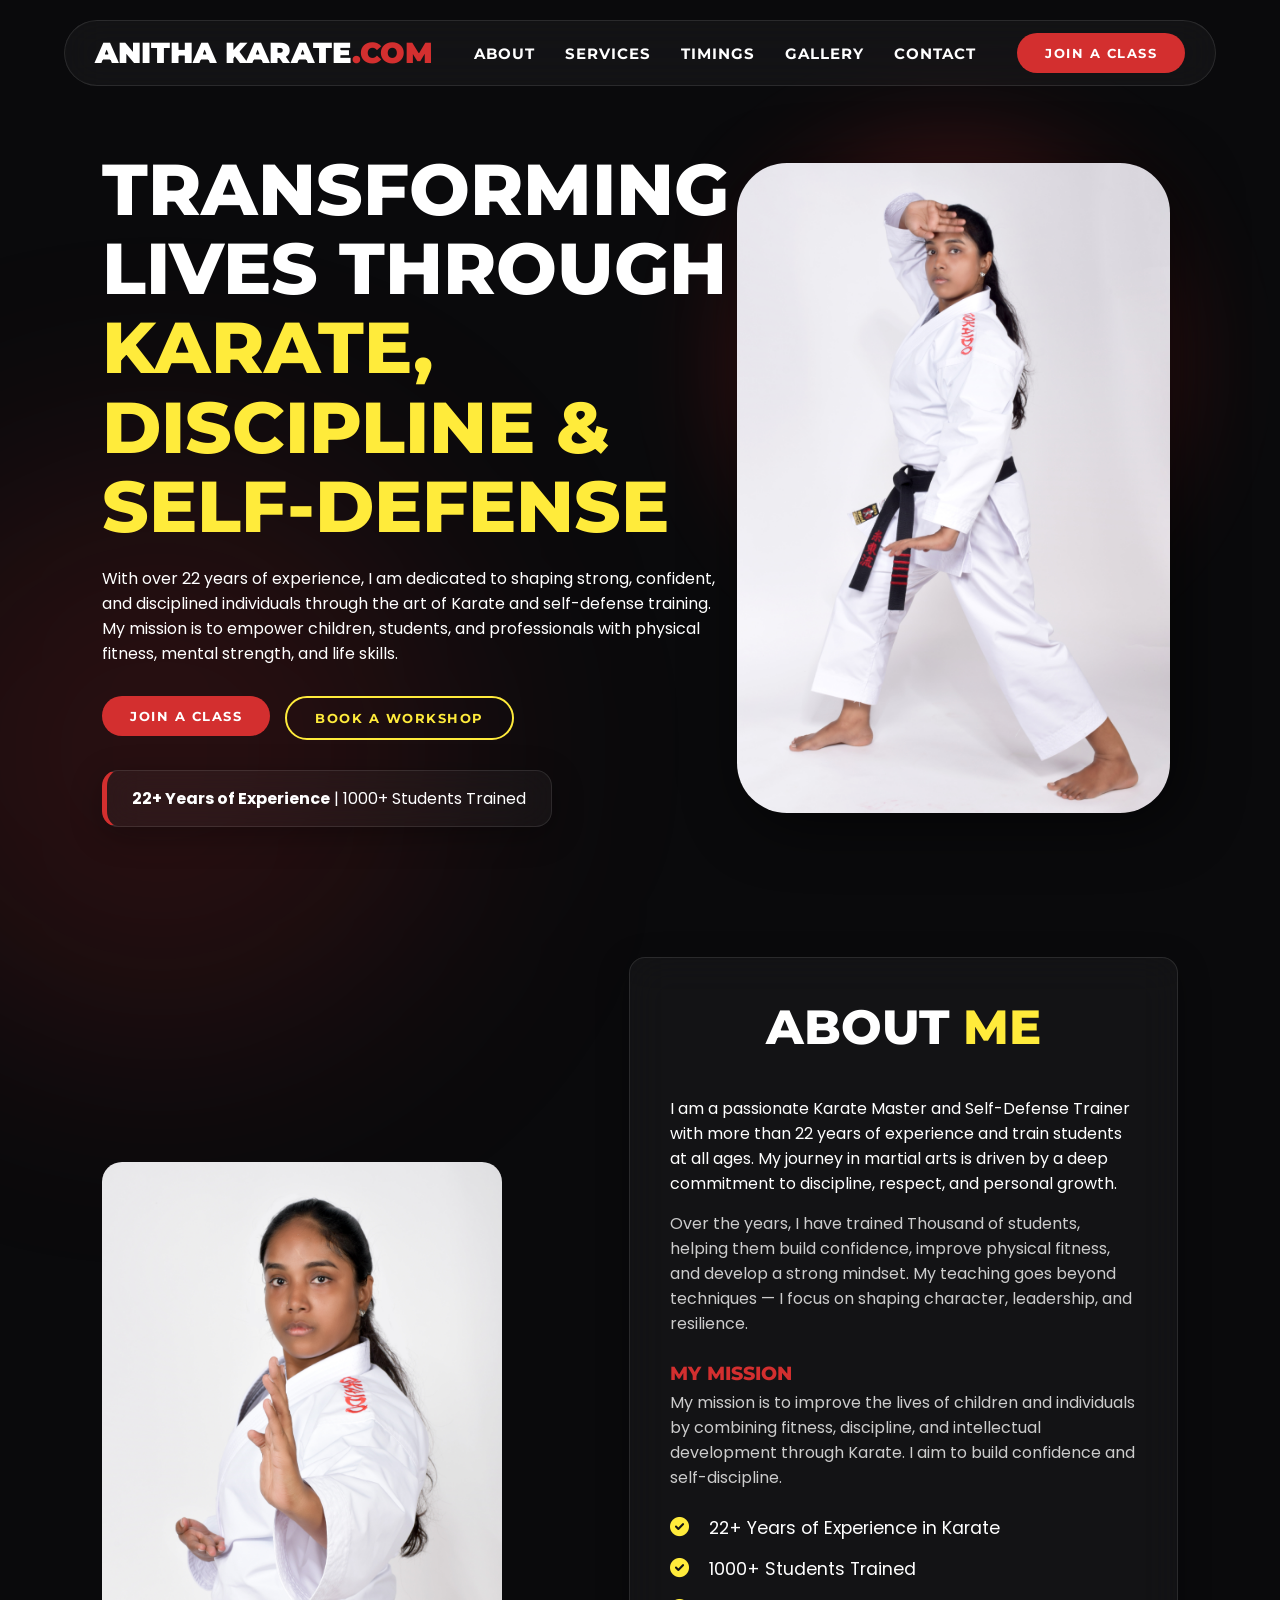
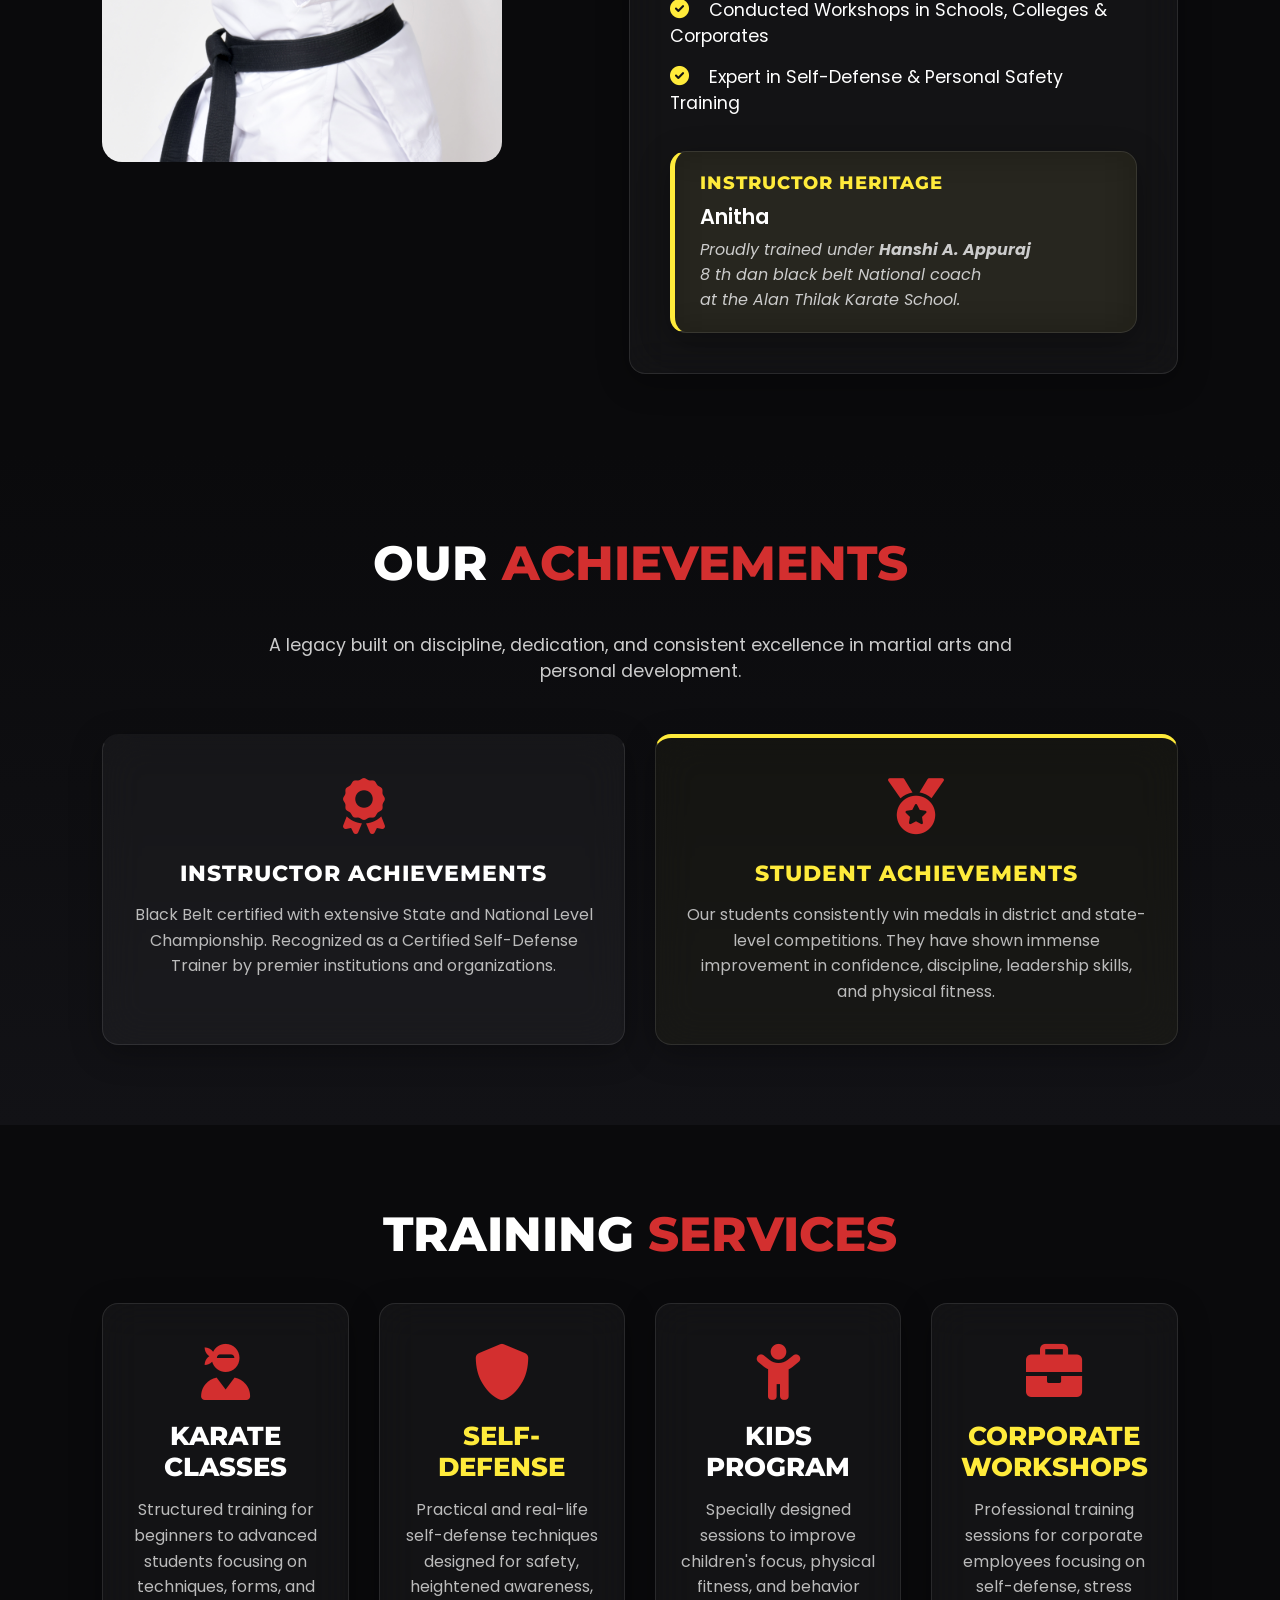
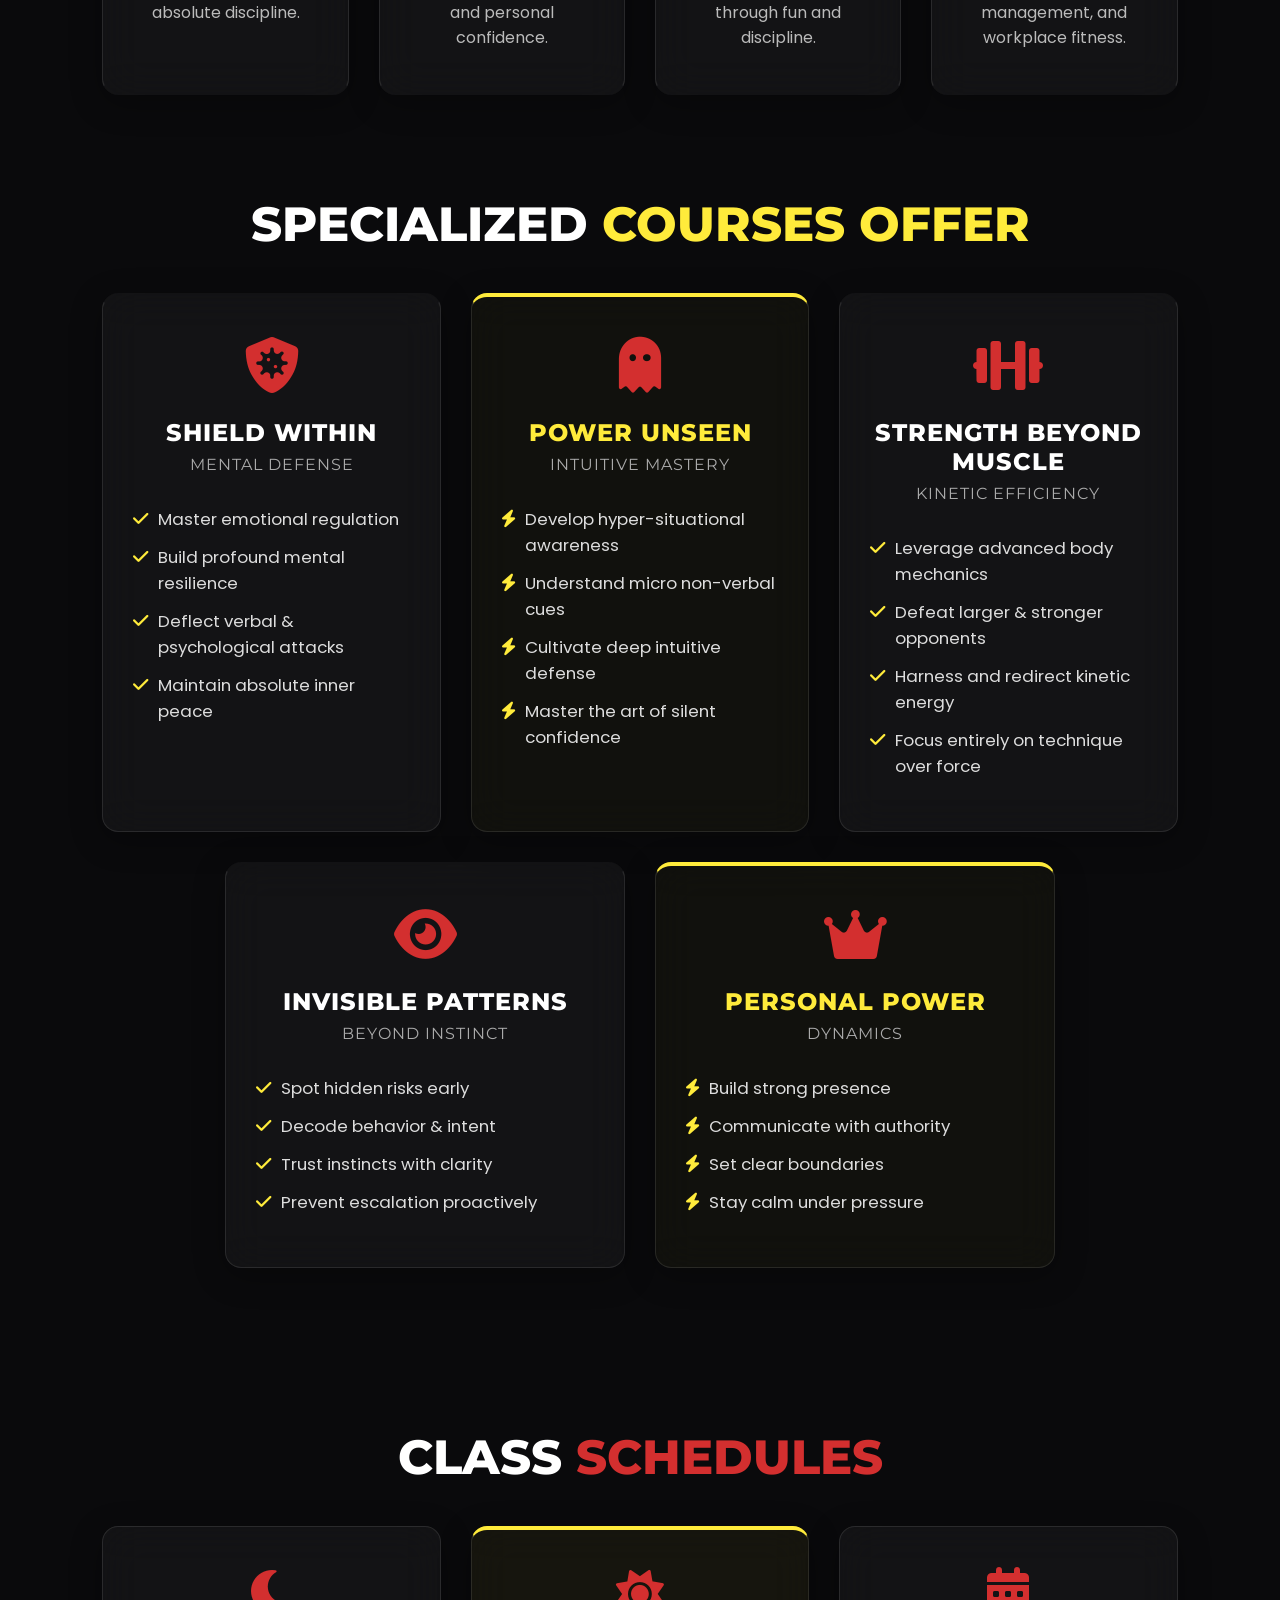
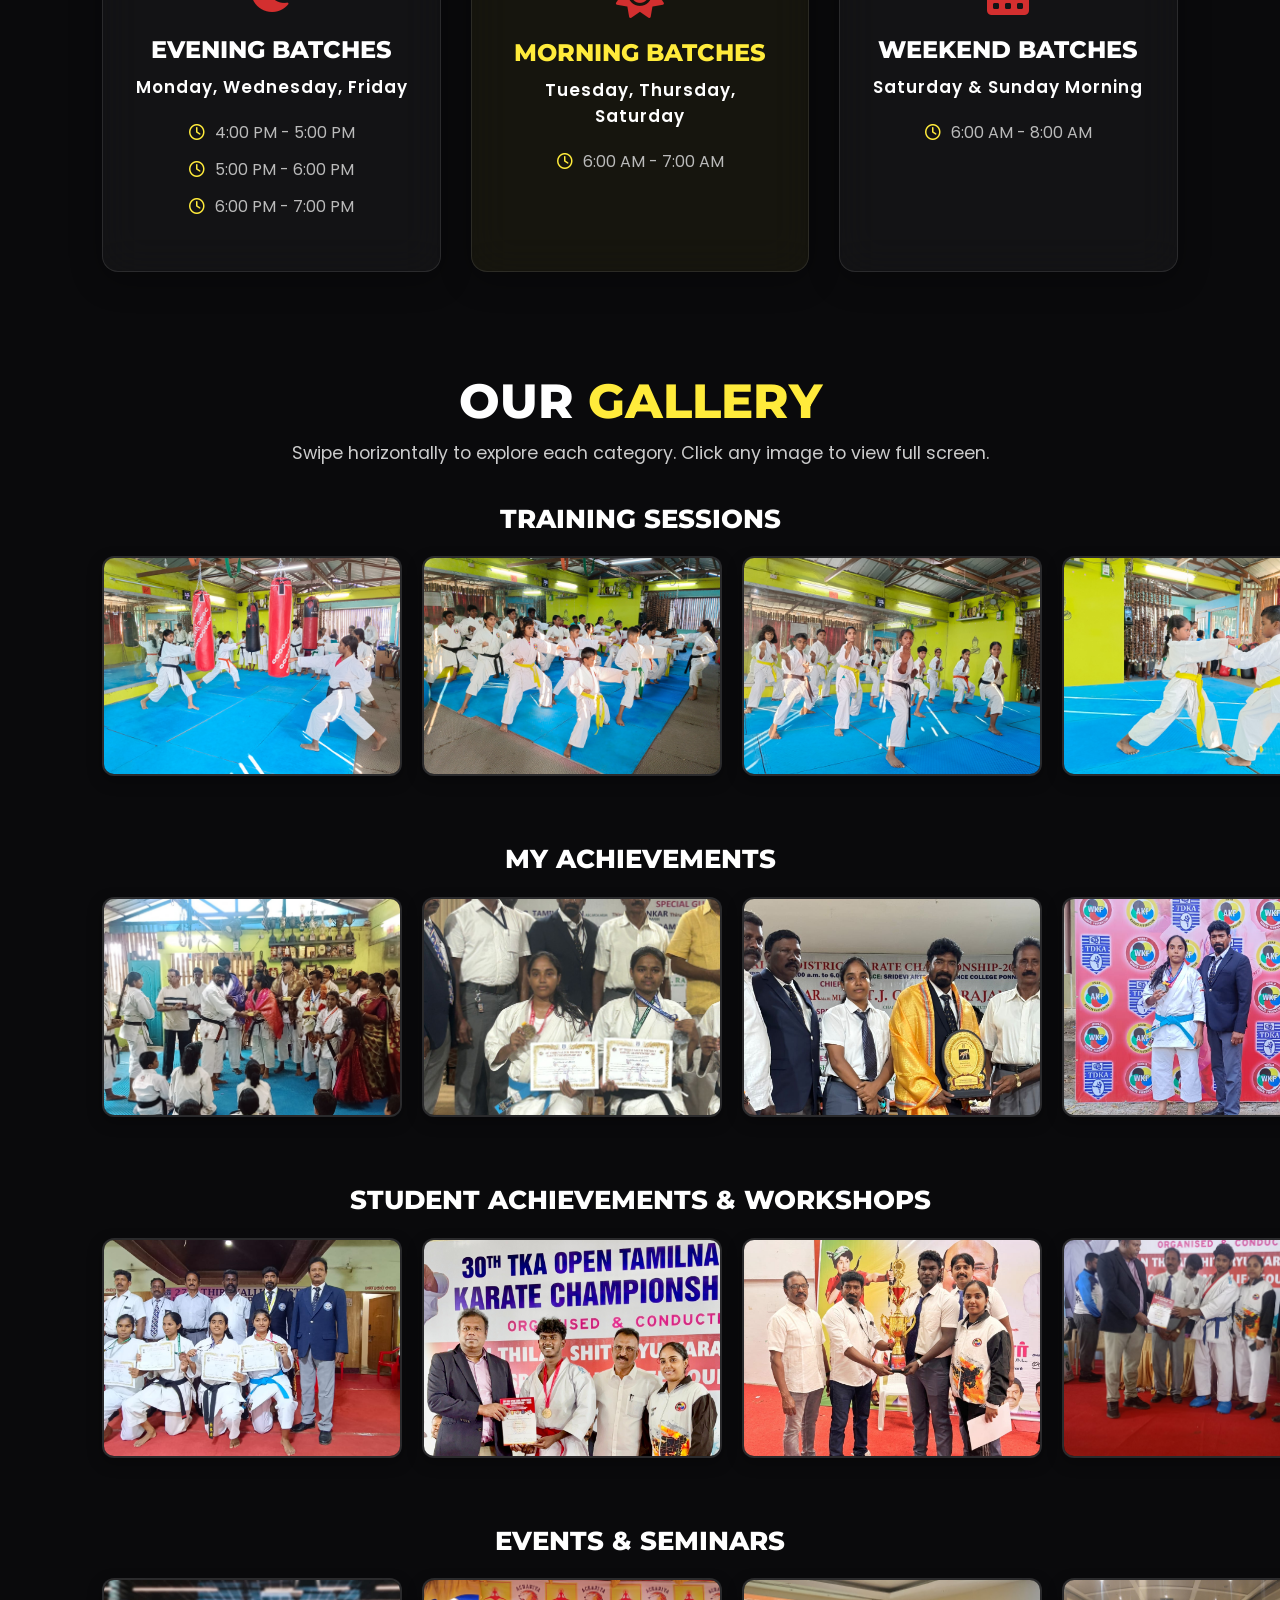
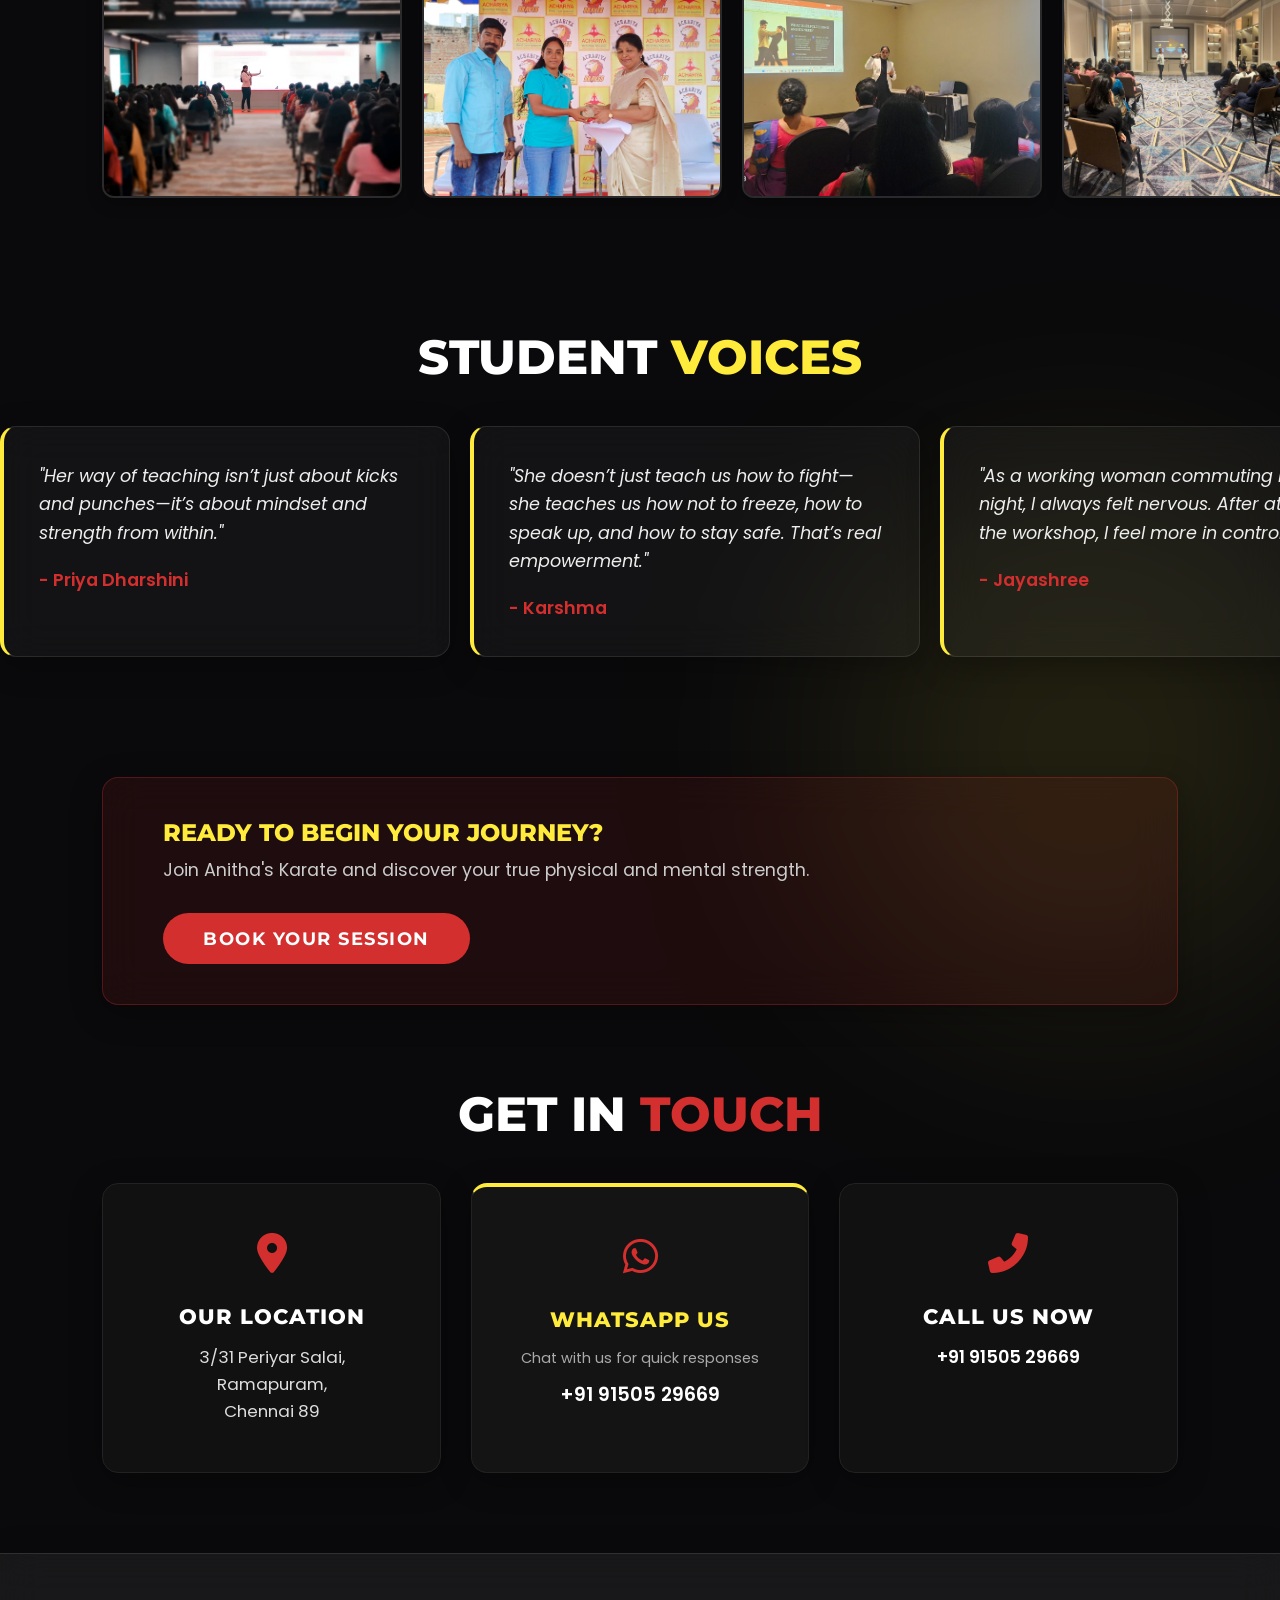
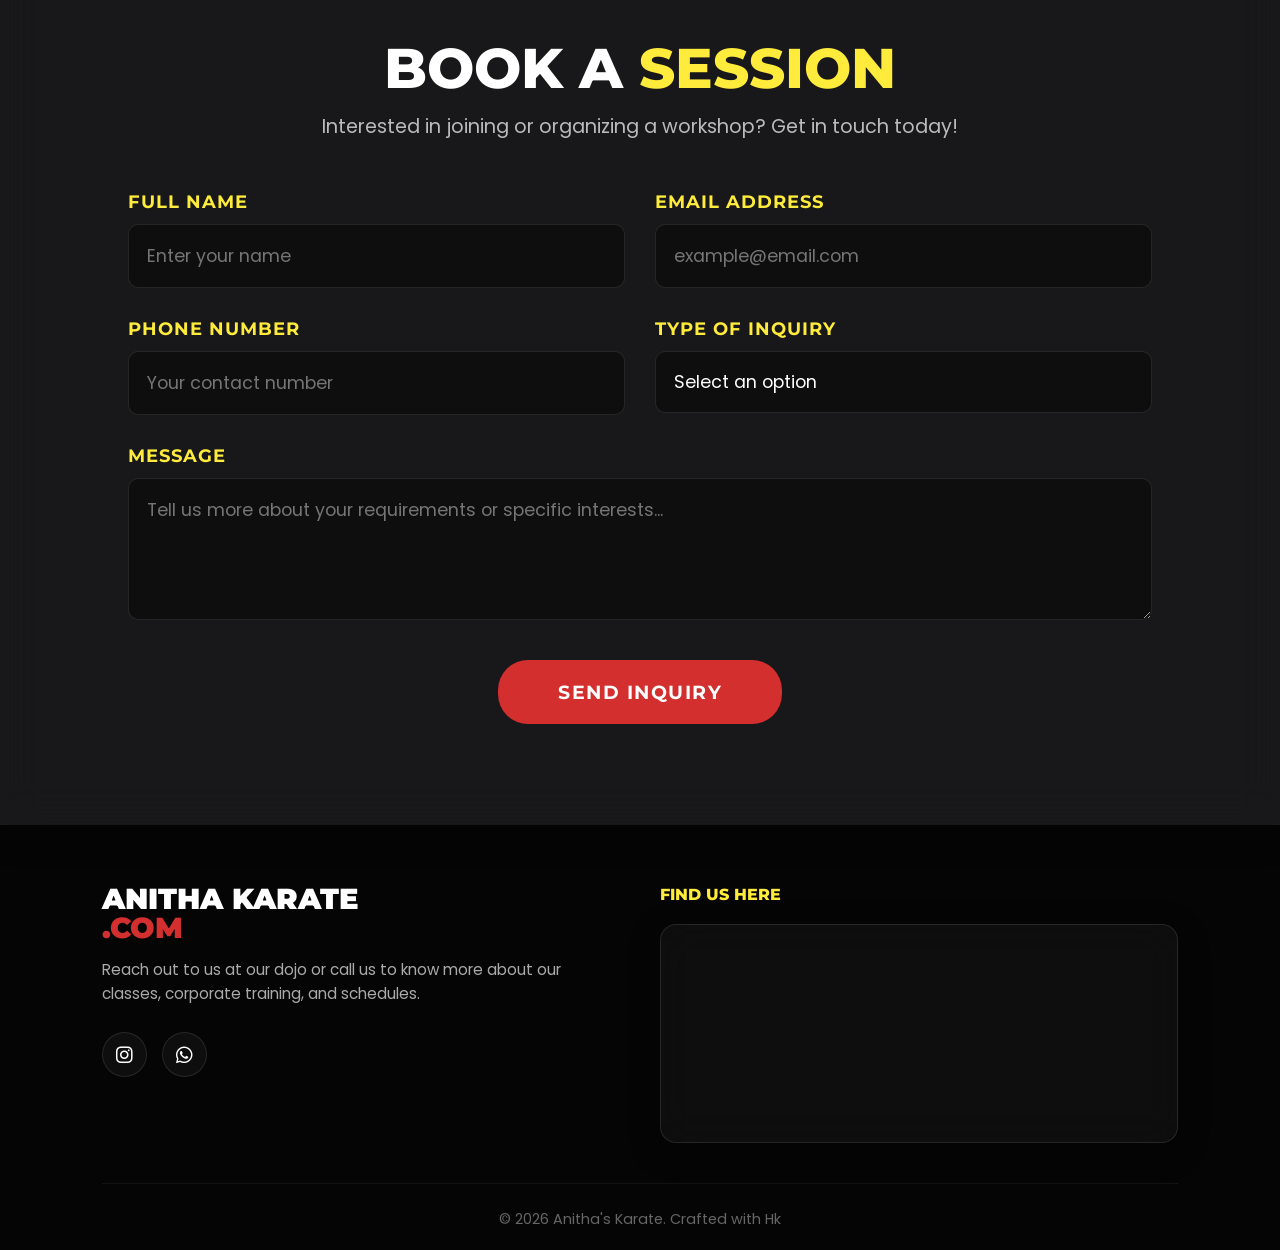
==== commit 10242932: "Update index.html" ====
--- a/index.html
+++ b/index.html
@@ -339,8 +339,8 @@
       </div>
       <div class="about-text glass-panel">
         <h2 class="section-title text-left">About <span class="text-yellow">Me</span></h2>
-        <p>I am a passionate Karate Master and Self-Defense Trainer with more than 22 years of experience in training
-          students of all ages. My journey in martial arts is driven by a deep commitment to discipline, respect, and
+        <p>I am a passionate Karate Master and Self-Defense Trainer with more than 22 years of experience and train
+          students at all ages. My journey in martial arts is driven by a deep commitment to discipline, respect, and
           personal growth.</p>
         <p style="margin-top: 15px; color: #ccc;">Over the years, I have trained Thousand of students, helping them
           build confidence, improve physical fitness, and develop a strong mindset. My teaching goes beyond techniques —
@@ -352,7 +352,7 @@
           self-discipline.</p>
 
         <ul class="about-features">
-          <li><i class="fas fa-check-circle"></i> 22+ Years of Experience in Karate Training</li>
+          <li><i class="fas fa-check-circle"></i> 22+ Years of Experience in Karate</li>
           <li><i class="fas fa-check-circle"></i> 1000+ Students Trained</li>
           <li><i class="fas fa-check-circle"></i> Conducted Workshops in Schools, Colleges & Corporates</li>
           <li><i class="fas fa-check-circle"></i> Expert in Self-Defense & Personal Safety Training</li>
@@ -540,46 +540,91 @@
       <img src="images/Gallary/Training/GT4.jpeg" class="gallery-img glass-panel" alt="Training Session 4">
       <img src="images/Gallary/Training/GT5.jpeg" class="gallery-img glass-panel" alt="Training Session 5">
       <img src="images/Gallary/Training/GT6.jpeg" class="gallery-img glass-panel" alt="Training Session 6">
-    </div>
-
-    <h3 class="gallery-category-title">Competitions</h3>
+      <img src="images/Gallary/Training/GT7.jpeg" class="gallery-img glass-panel" alt="Training Session 7">
+      <img src="images/Gallary/Training/GT8.jpeg" class="gallery-img glass-panel" alt="Training Session 8">
+      <img src="images/Gallary/Training/GT9.jpeg" class="gallery-img glass-panel" alt="Training Session 9">
+      <img src="images/Gallary/Training/GT10.jpeg" class="gallery-img glass-panel" alt="Training Session 10">
+      <img src="images/Gallary/Training/GT11.jpeg" class="gallery-img glass-panel" alt="Training Session 11">
+      <img src="images/Gallary/Training/GT12.jpeg" class="gallery-img glass-panel" alt="Training Session 12">
+      <img src="images/Gallary/Training/GT13.jpeg" class="gallery-img glass-panel" alt="Training Session 13">
+      <img src="images/Gallary/Training/GT14.jpeg" class="gallery-img glass-panel" alt="Training Session 14">
+      <img src="images/Gallary/Training/GT15.jpeg" class="gallery-img glass-panel" alt="Training Session 15">
+    </div>
+
+    <h3 class="gallery-category-title">My Achievements</h3>
     <div class="gallery-scroll-track">
-      <img src="images/Gallary/Competition/GC1.jpeg" class="gallery-img glass-panel" alt="Competition 1">
-      <img src="images/Gallary/Competition/GC2.jpeg" class="gallery-img glass-panel" alt="Competition 2">
-      <img src="images/Gallary/Competition/GC3.jpeg" class="gallery-img glass-panel" alt="Competition 3">
-      <img src="images/Gallary/Competition/GC4.jpeg" class="gallery-img glass-panel" alt="Competition 4">
-      <img src="images/Gallary/Competition/GC5.jpeg" class="gallery-img glass-panel" alt="Competition 5">
-      <img src="images/Gallary/Competition/GC6.jpeg" class="gallery-img glass-panel" alt="Competition 6">
-    </div>
-
-    <h3 class="gallery-category-title">Student & Achievements Workshops</h3>
+      <img src="images/Gallary/My Archivements/A1.jpeg" class="gallery-img glass-panel" alt="My Archivements 1">
+      <img src="images/Gallary/My Archivements/A2.jpeg" class="gallery-img glass-panel" alt="My Archivements 2">
+      <img src="images/Gallary/My Archivements/A3.jpeg" class="gallery-img glass-panel" alt="My Archivements 3">
+      <img src="images/Gallary/My Archivements/A4.jpeg" class="gallery-img glass-panel" alt="My Archivements 4">
+      <img src="images/Gallary/My Archivements/A5.jpeg" class="gallery-img glass-panel" alt="My Archivements 5">
+      <img src="images/Gallary/My Archivements/A6.jpeg" class="gallery-img glass-panel" alt="My Archivements 6">
+      <img src="images/Gallary/My Archivements/A7.jpeg" class="gallery-img glass-panel" alt="My Archivements 7">
+      <img src="images/Gallary/My Archivements/A8.jpeg" class="gallery-img glass-panel" alt="My Archivements 8">
+      <img src="images/Gallary/My Archivements/A9.jpeg" class="gallery-img glass-panel" alt="My Archivements 9">
+      <img src="images/Gallary/My Archivements/A10.jpeg" class="gallery-img glass-panel" alt="My Archivements 10">
+      <img src="images/Gallary/My Archivements/A11.jpeg" class="gallery-img glass-panel" alt="My Archivements 11">
+      <img src="images/Gallary/My Archivements/A12.jpeg" class="gallery-img glass-panel" alt="My Archivements 12">
+      <img src="images/Gallary/My Archivements/A13.jpeg" class="gallery-img glass-panel" alt="My Archivements 13">
+    </div>
+
+    <h3 class="gallery-category-title">Student Achievements & Workshops</h3>
     <div class="gallery-scroll-track">
-      <img src="images/Gallary/Workshops & Student Achievements/GS1.jpeg" class="gallery-img glass-panel"
+      <img src="images/Gallary/Workshops & Student Achievements/C1.jpeg" class="gallery-img glass-panel"
         alt="Workshop 1">
-      <img src="images/Gallary/Workshops & Student Achievements/GS2.jpeg" class="gallery-img glass-panel"
+      <img src="images/Gallary/Workshops & Student Achievements/C2.jpeg" class="gallery-img glass-panel"
         alt="Workshop 2">
-      <img src="images/Gallary/Workshops & Student Achievements/GS3.jpeg" class="gallery-img glass-panel"
+      <img src="images/Gallary/Workshops & Student Achievements/C3.jpeg" class="gallery-img glass-panel"
         alt="Workshop 3">
-      <img src="images/Gallary/Workshops & Student Achievements/GS4.jpeg" class="gallery-img glass-panel"
+      <img src="images/Gallary/Workshops & Student Achievements/C4.jpeg" class="gallery-img glass-panel"
         alt="Workshop 4">
-      <img src="images/Gallary/Workshops & Student Achievements/GS5.jpeg" class="gallery-img glass-panel"
+      <img src="images/Gallary/Workshops & Student Achievements/C5.jpeg" class="gallery-img glass-panel"
         alt="Workshop 5">
-      <img src="images/Gallary/Workshops & Student Achievements/GS6.jpeg" class="gallery-img glass-panel"
+      <img src="images/Gallary/Workshops & Student Achievements/C11.jpeg" class="gallery-img glass-panel"
+        alt="Workshop 11">
+      <img src="images/Gallary/Workshops & Student Achievements/C12.jpeg" class="gallery-img glass-panel"
+        alt="Workshop 12">
+      <img src="images/Gallary/Workshops & Student Achievements/C6.jpeg" class="gallery-img glass-panel"
         alt="Workshop 6">
-      <img src="images/Gallary/Workshops & Student Achievements/GS7.jpeg" class="gallery-img glass-panel"
+      <img src="images/Gallary/Workshops & Student Achievements/C7.jpeg" class="gallery-img glass-panel"
         alt="Workshop 7">
+      <img src="images/Gallary/Workshops & Student Achievements/C8.jpeg" class="gallery-img glass-panel"
+        alt="Workshop 8">
+      <img src="images/Gallary/Workshops & Student Achievements/C9.jpeg" class="gallery-img glass-panel"
+        alt="Workshop 9">
+      <img src="images/Gallary/Workshops & Student Achievements/C10.jpeg" class="gallery-img glass-panel"
+        alt="Workshop 10">
+
+      <img src="images/Gallary/Workshops & Student Achievements/C13.jpeg" class="gallery-img glass-panel"
+        alt="Workshop 13">
+      <img src="images/Gallary/Workshops & Student Achievements/C15.jpeg" class="gallery-img glass-panel"
+        alt="Workshop 15">
+      <img src="images/Gallary/Workshops & Student Achievements/C16.jpeg" class="gallery-img glass-panel"
+        alt="Workshop 16">
+      <img src="images/Gallary/Workshops & Student Achievements/C17.jpeg" class="gallery-img glass-panel"
+        alt="Workshop 17">
+      <img src="images/Gallary/Workshops & Student Achievements/C18.jpeg" class="gallery-img glass-panel"
+        alt="Workshop 18">
+      <img src="images/Gallary/Workshops & Student Achievements/C19.jpeg" class="gallery-img glass-panel"
+        alt="Workshop 19">
+      <img src="images/Gallary/Workshops & Student Achievements/C20.jpeg" class="gallery-img glass-panel"
+        alt="Workshop 20">
     </div>
 
     <h3 class="gallery-category-title">Events & Seminars</h3>
     <div class="gallery-scroll-track">
       <img src="images/Gallary/Events & Seminar/G1.jpeg" class="gallery-img glass-panel" alt="Event 1">
       <img src="images/Gallary/Events & Seminar/G2.jpeg" class="gallery-img glass-panel" alt="Event 2">
-      <img src="images/Gallary/Events & Seminar/G3.jpeg" class="gallery-img glass-panel" alt="Event 3">
       <img src="images/Gallary/Events & Seminar/G4.jpeg" class="gallery-img glass-panel" alt="Event 4">
       <img src="images/Gallary/Events & Seminar/G5.jpeg" class="gallery-img glass-panel" alt="Event 5">
       <img src="images/Gallary/Events & Seminar/G6.jpeg" class="gallery-img glass-panel" alt="Event 6">
       <img src="images/Gallary/Events & Seminar/G7.jpeg" class="gallery-img glass-panel" alt="Event 7">
       <img src="images/Gallary/Events & Seminar/G8.jpeg" class="gallery-img glass-panel" alt="Event 8">
+      <img src="images/Gallary/Events & Seminar/G9.jpeg" class="gallery-img glass-panel" alt="Event 9">
+      <img src="images/Gallary/Events & Seminar/G10.jpeg" class="gallery-img glass-panel" alt="Event 10">
+      <img src="images/Gallary/Events & Seminar/G11.jpeg" class="gallery-img glass-panel" alt="Event 11">
+      <img src="images/Gallary/Events & Seminar/G12.jpeg" class="gallery-img glass-panel" alt="Event 12">
+      <img src="images/Gallary/Events & Seminar/G13.jpeg" class="gallery-img glass-panel" alt="Event 13">
     </div>
   </section>
 
@@ -661,7 +706,7 @@
       </div>
 
       <form action="https://api.web3forms.com/submit" method="POST" id="contact-form" class="modern-form">
-        <input type="hidden" name="access_key" value="YOUR_ACCESS_KEY_HERE">
+        <input type="hidden" name="access_key" value="23bdea3d-1633-4b0f-b12a-2615f37e82f3">
         <input type="hidden" name="subject" value="New Inquiry - Anitha's Karate">
         <input type="checkbox" name="botcheck" style="display: none;">
 
@@ -714,7 +759,6 @@
         <div class="social-icons">
           <a class="glass-icon" href="https://www.instagram.com/p/DUSqblqDA08/?igsh=MXJjZWN1MWl2dmg0Ng%3D%3D"
             target="_blank"><i class="fab fa-instagram"></i></a>
-          <a class="glass-icon" href="#"><i class="fab fa-facebook"></i></a>
           <a class="glass-icon" href="https://wa.me/919150529669" target="_blank"><i class="fab fa-whatsapp"></i></a>
         </div>
       </div>
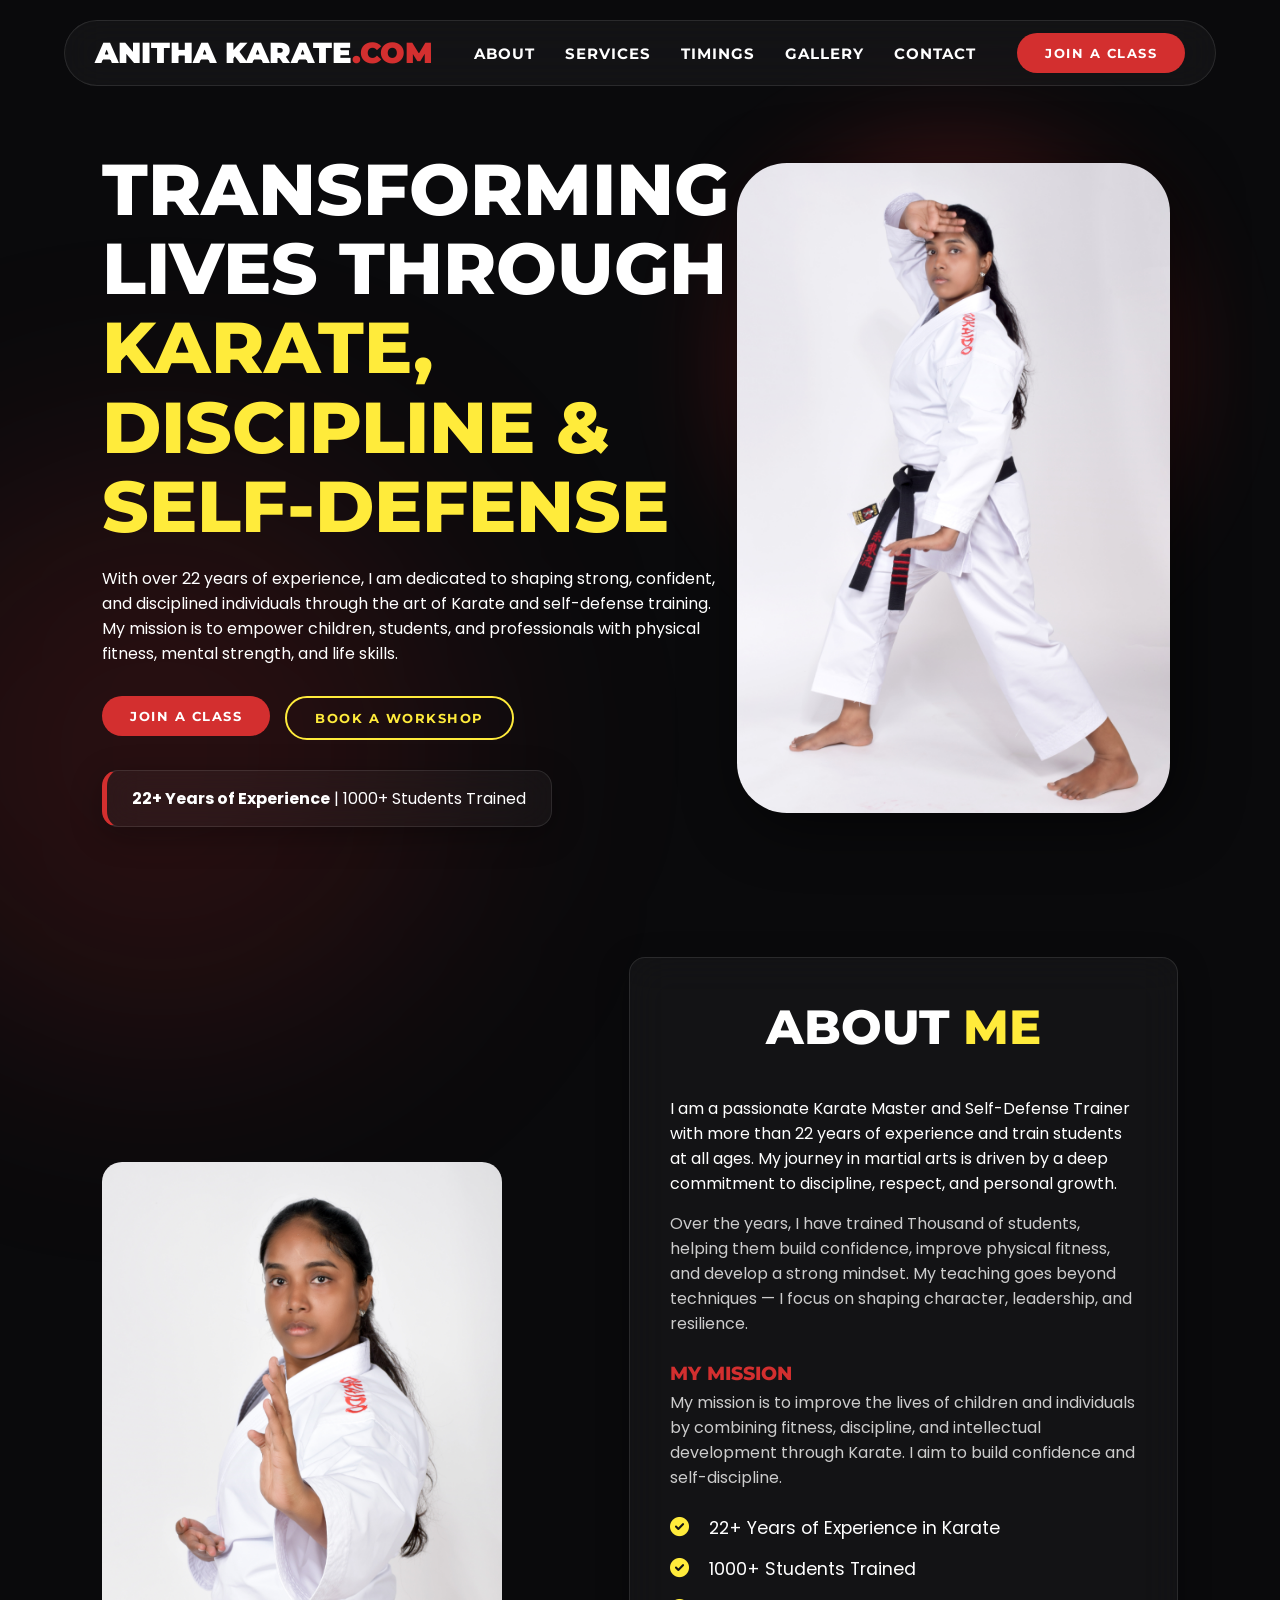
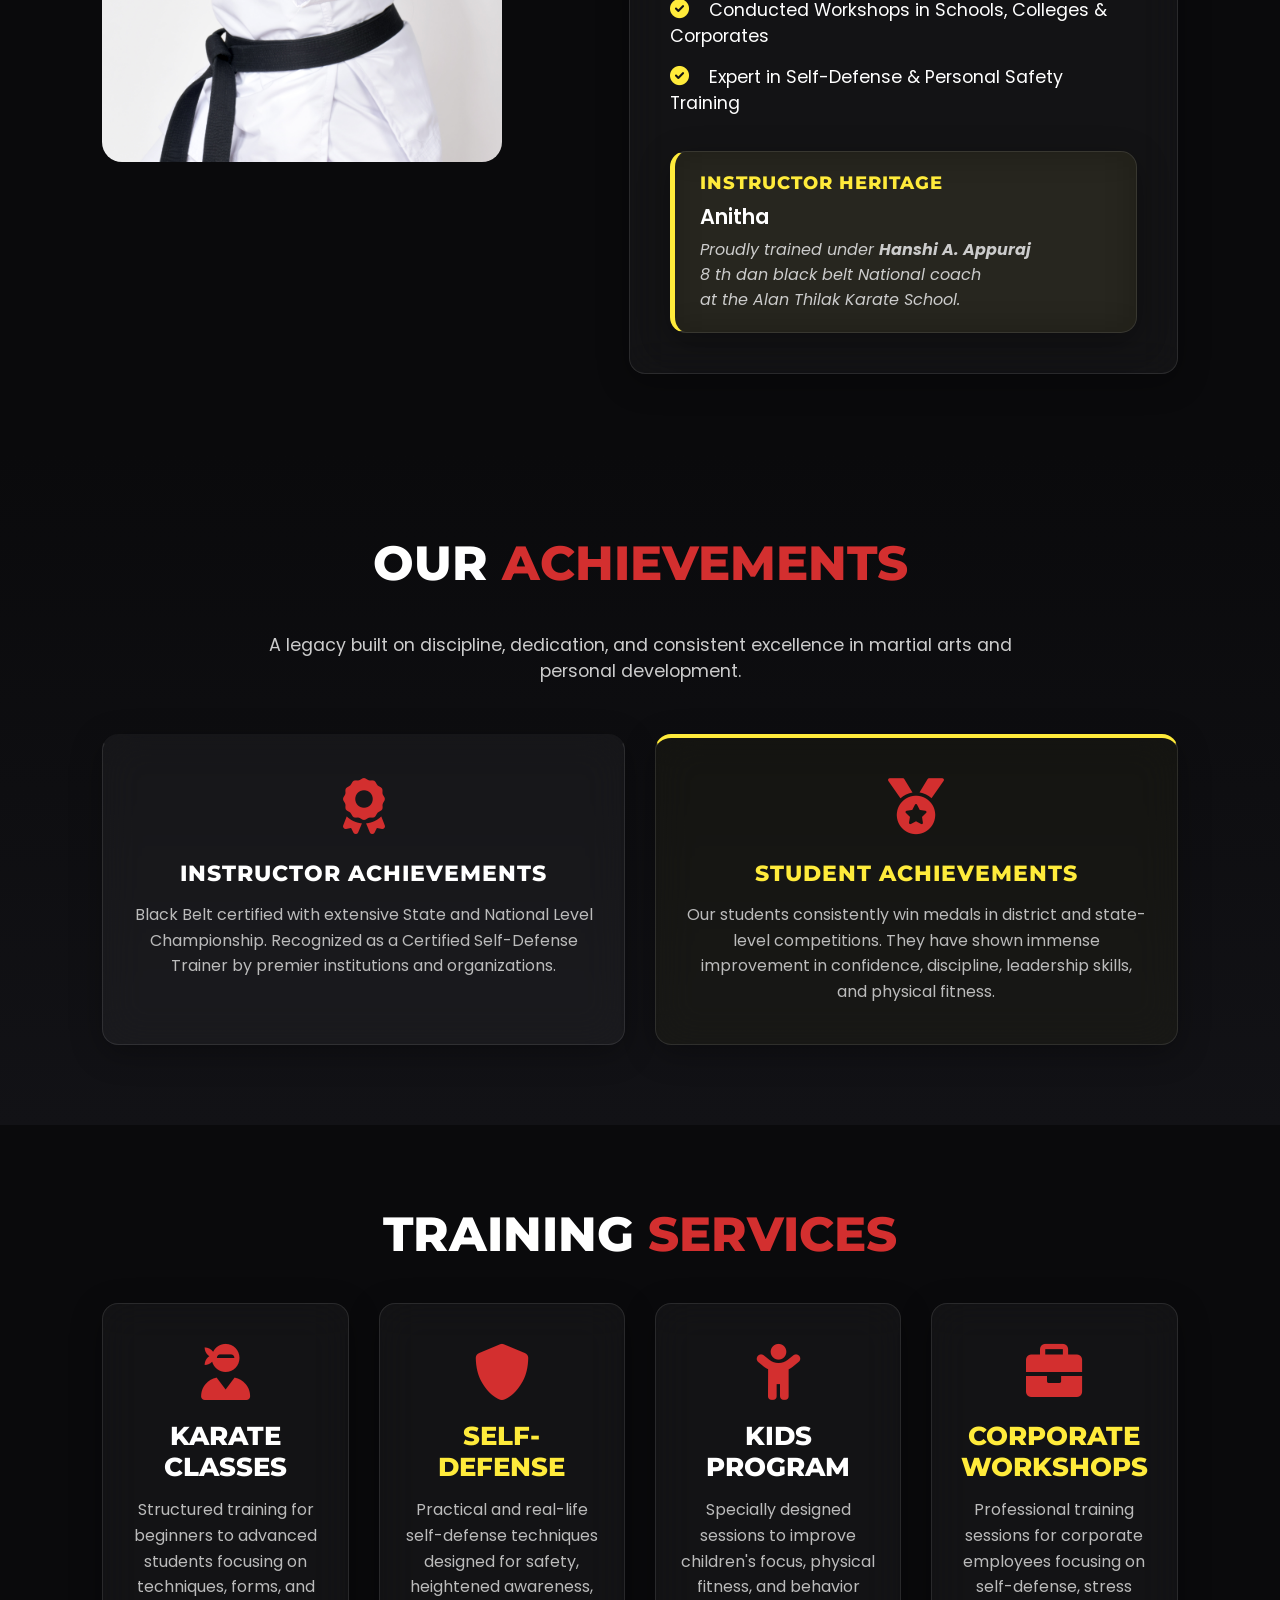
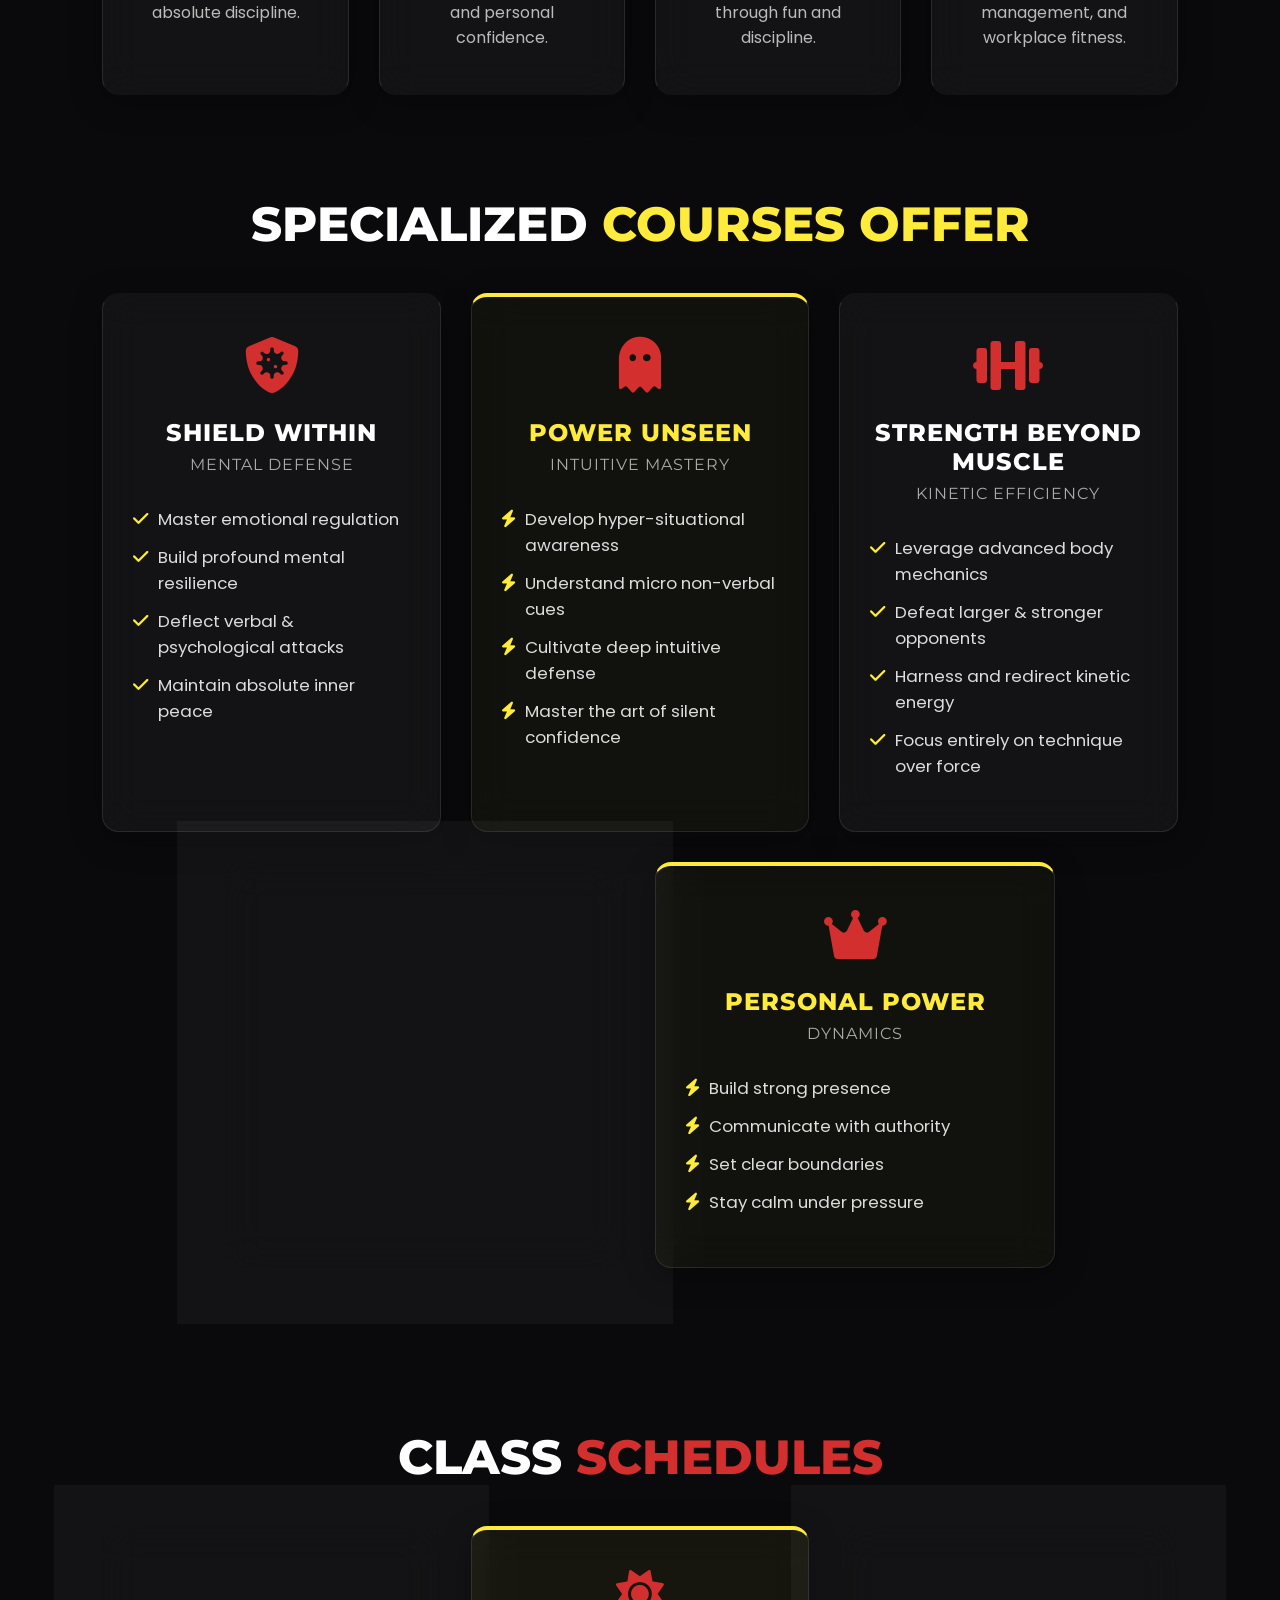
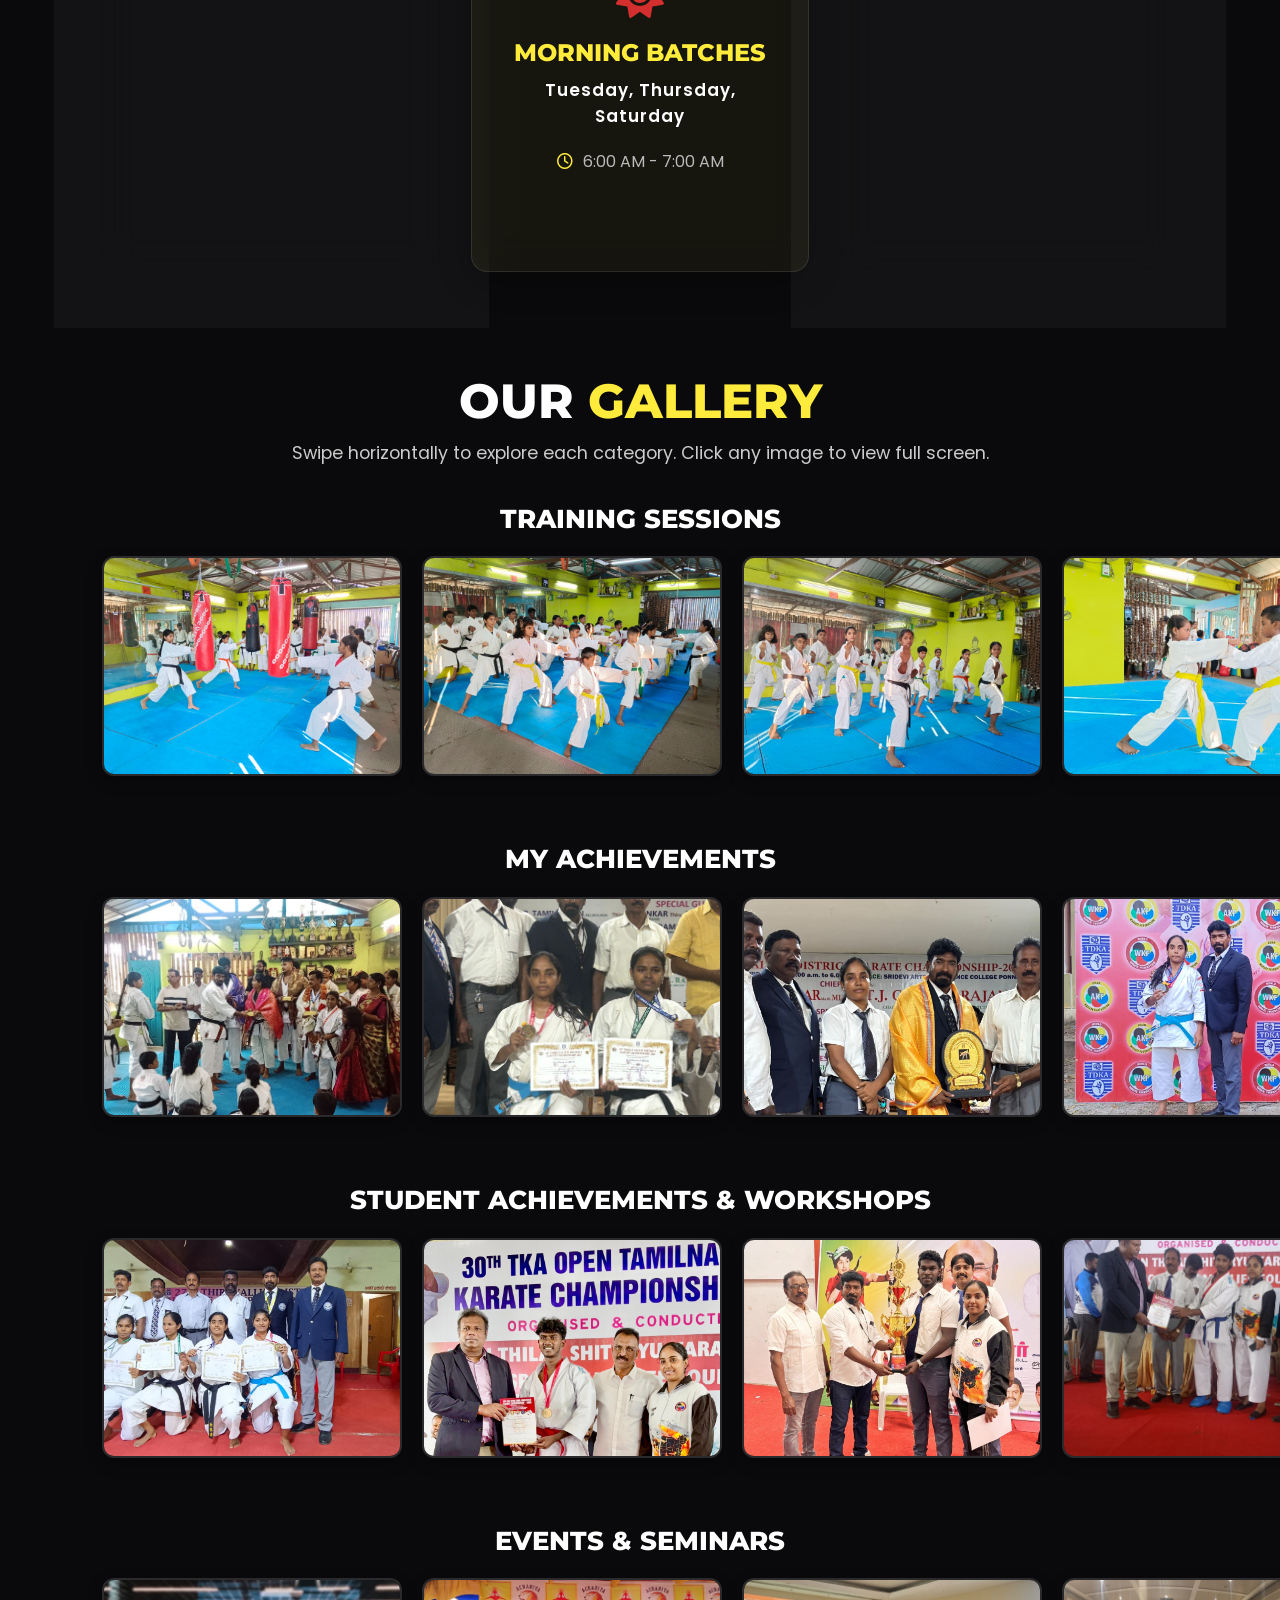
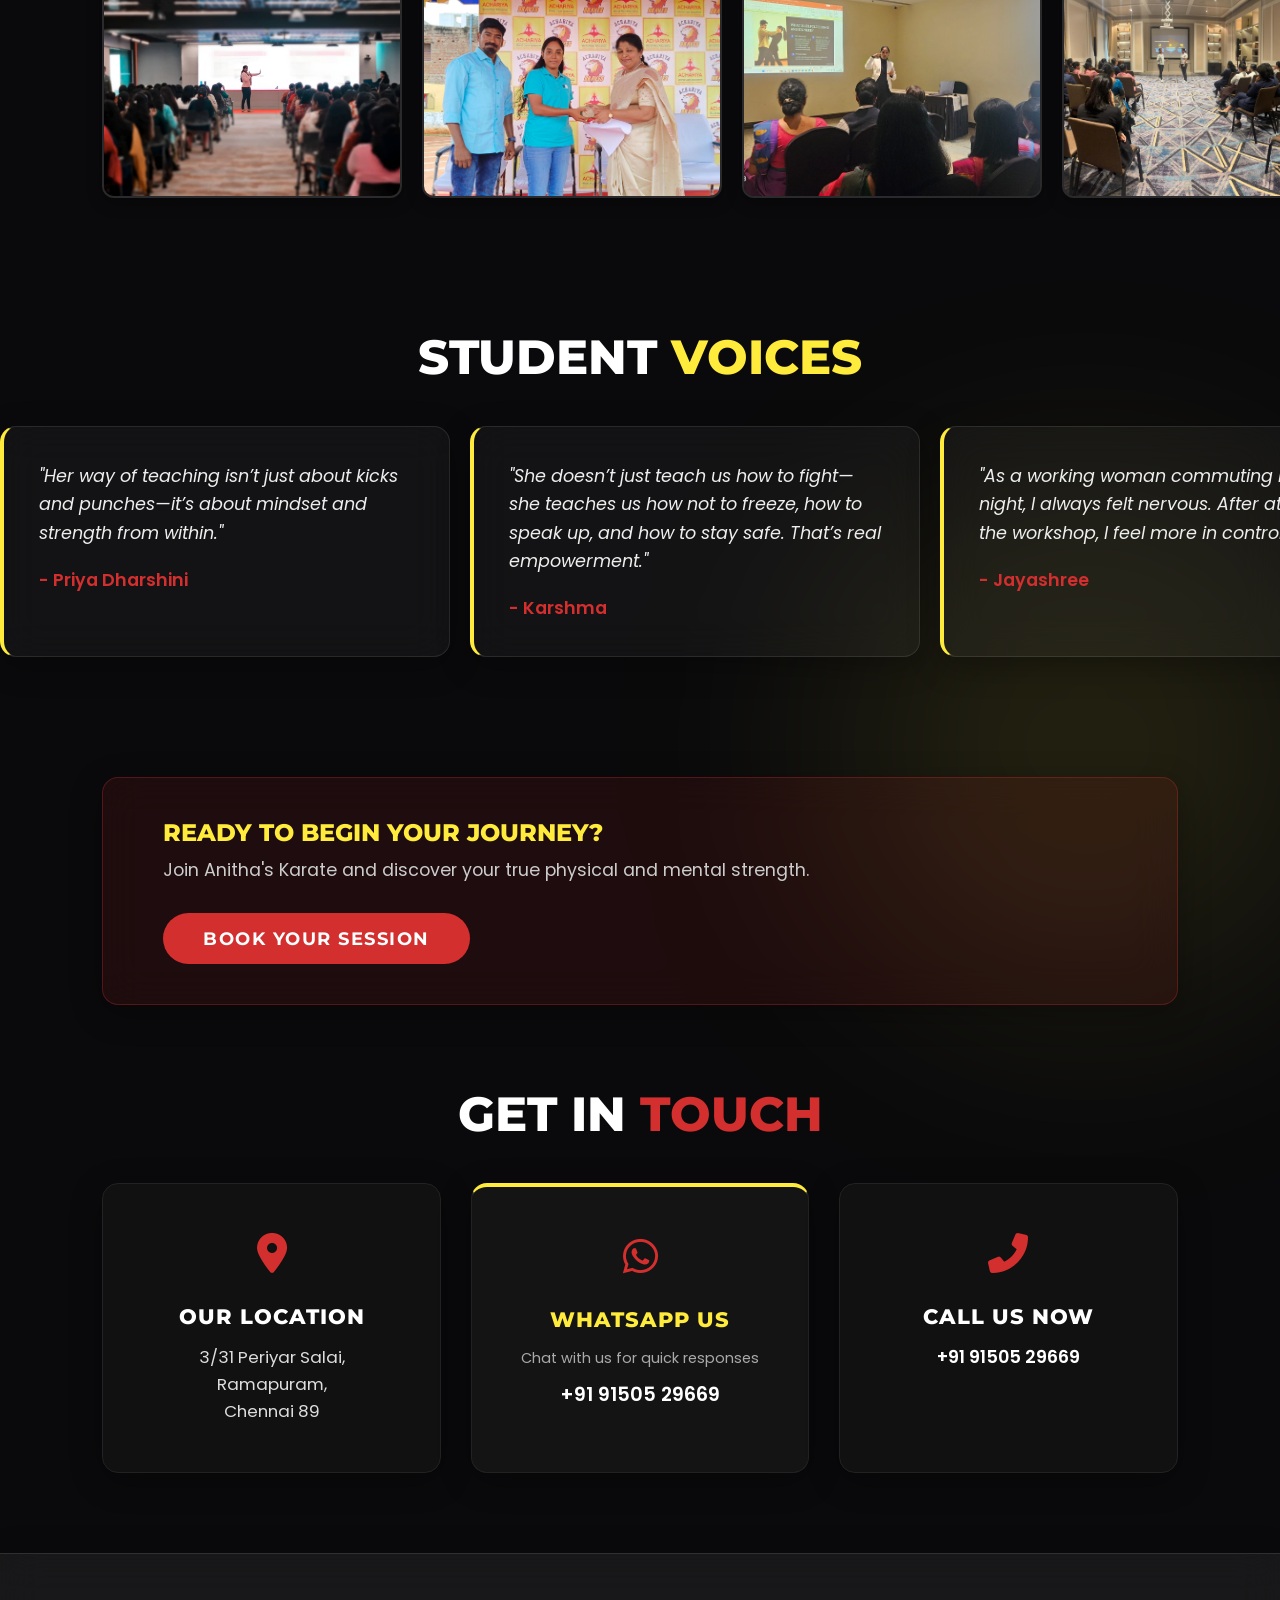
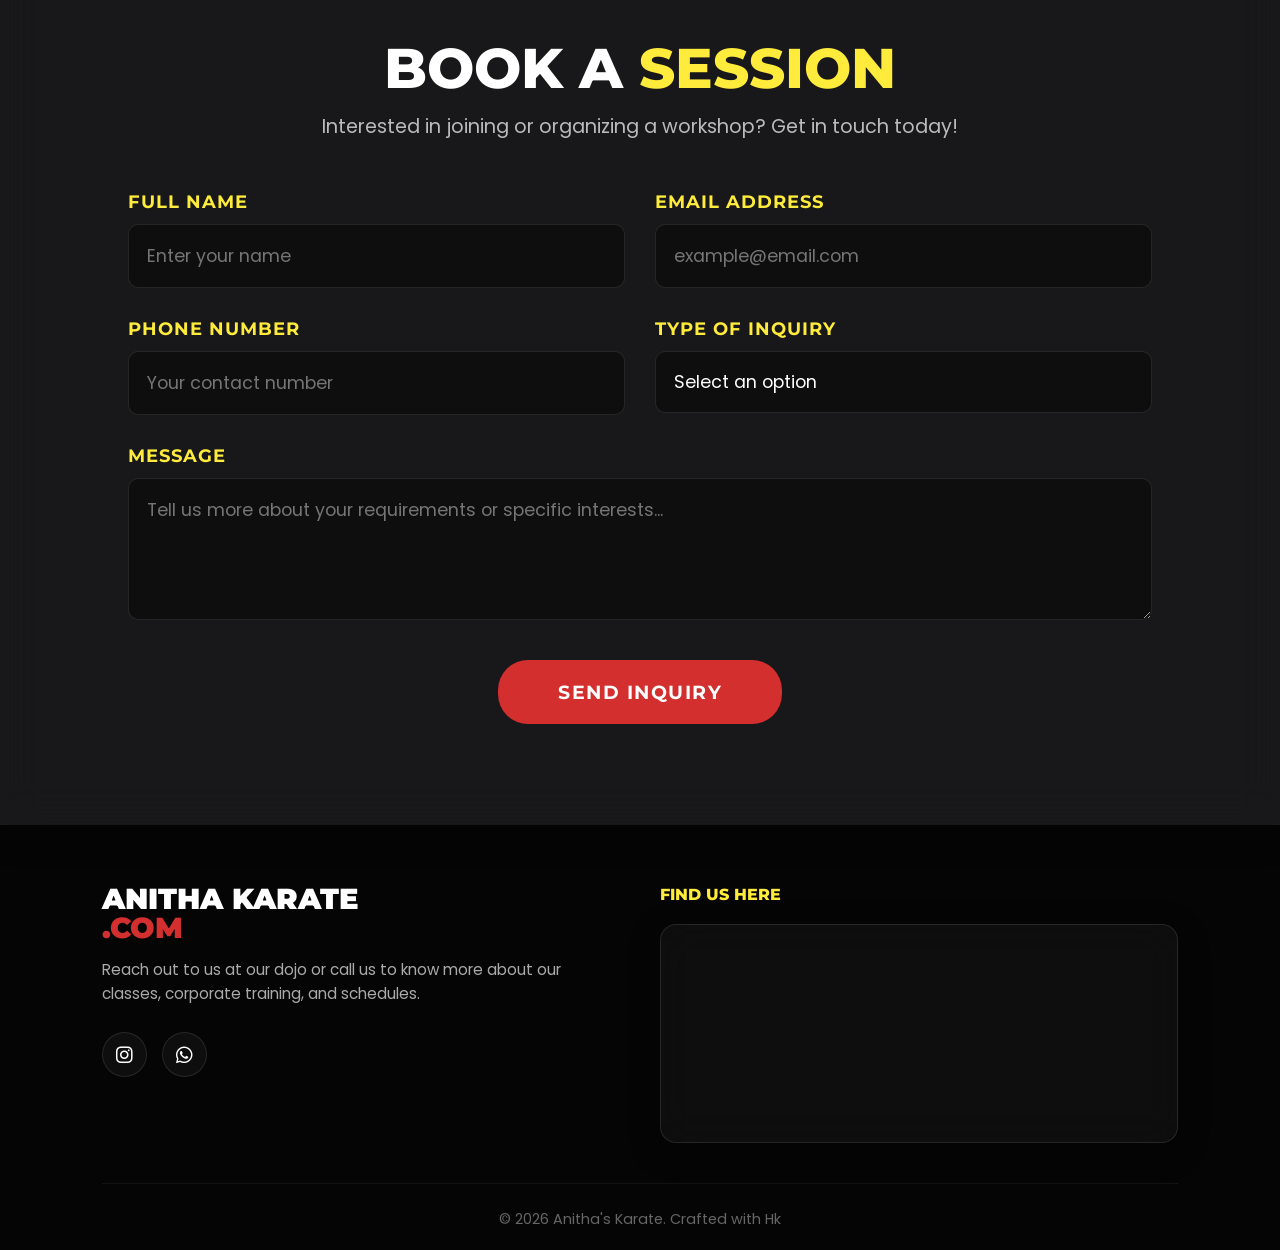
==== commit 342ff230: "Update index.html" ====
--- a/index.html
+++ b/index.html
@@ -757,7 +757,7 @@
         <div class="logo" style="margin-bottom: 15px;">ANITHA KARATE<br><span class="text-red">.COM</span></div>
         <p>Reach out to us at our dojo or call us to know more about our classes, corporate training, and schedules.</p>
         <div class="social-icons">
-          <a class="glass-icon" href="https://www.instagram.com/p/DUSqblqDA08/?igsh=MXJjZWN1MWl2dmg0Ng%3D%3D"
+          <a class="glass-icon" href="https://www.instagram.com/anithakarate?utm_source=qr&igsh=bWd3eWw5czlxaWE2"
             target="_blank"><i class="fab fa-instagram"></i></a>
           <a class="glass-icon" href="https://wa.me/919150529669" target="_blank"><i class="fab fa-whatsapp"></i></a>
         </div>
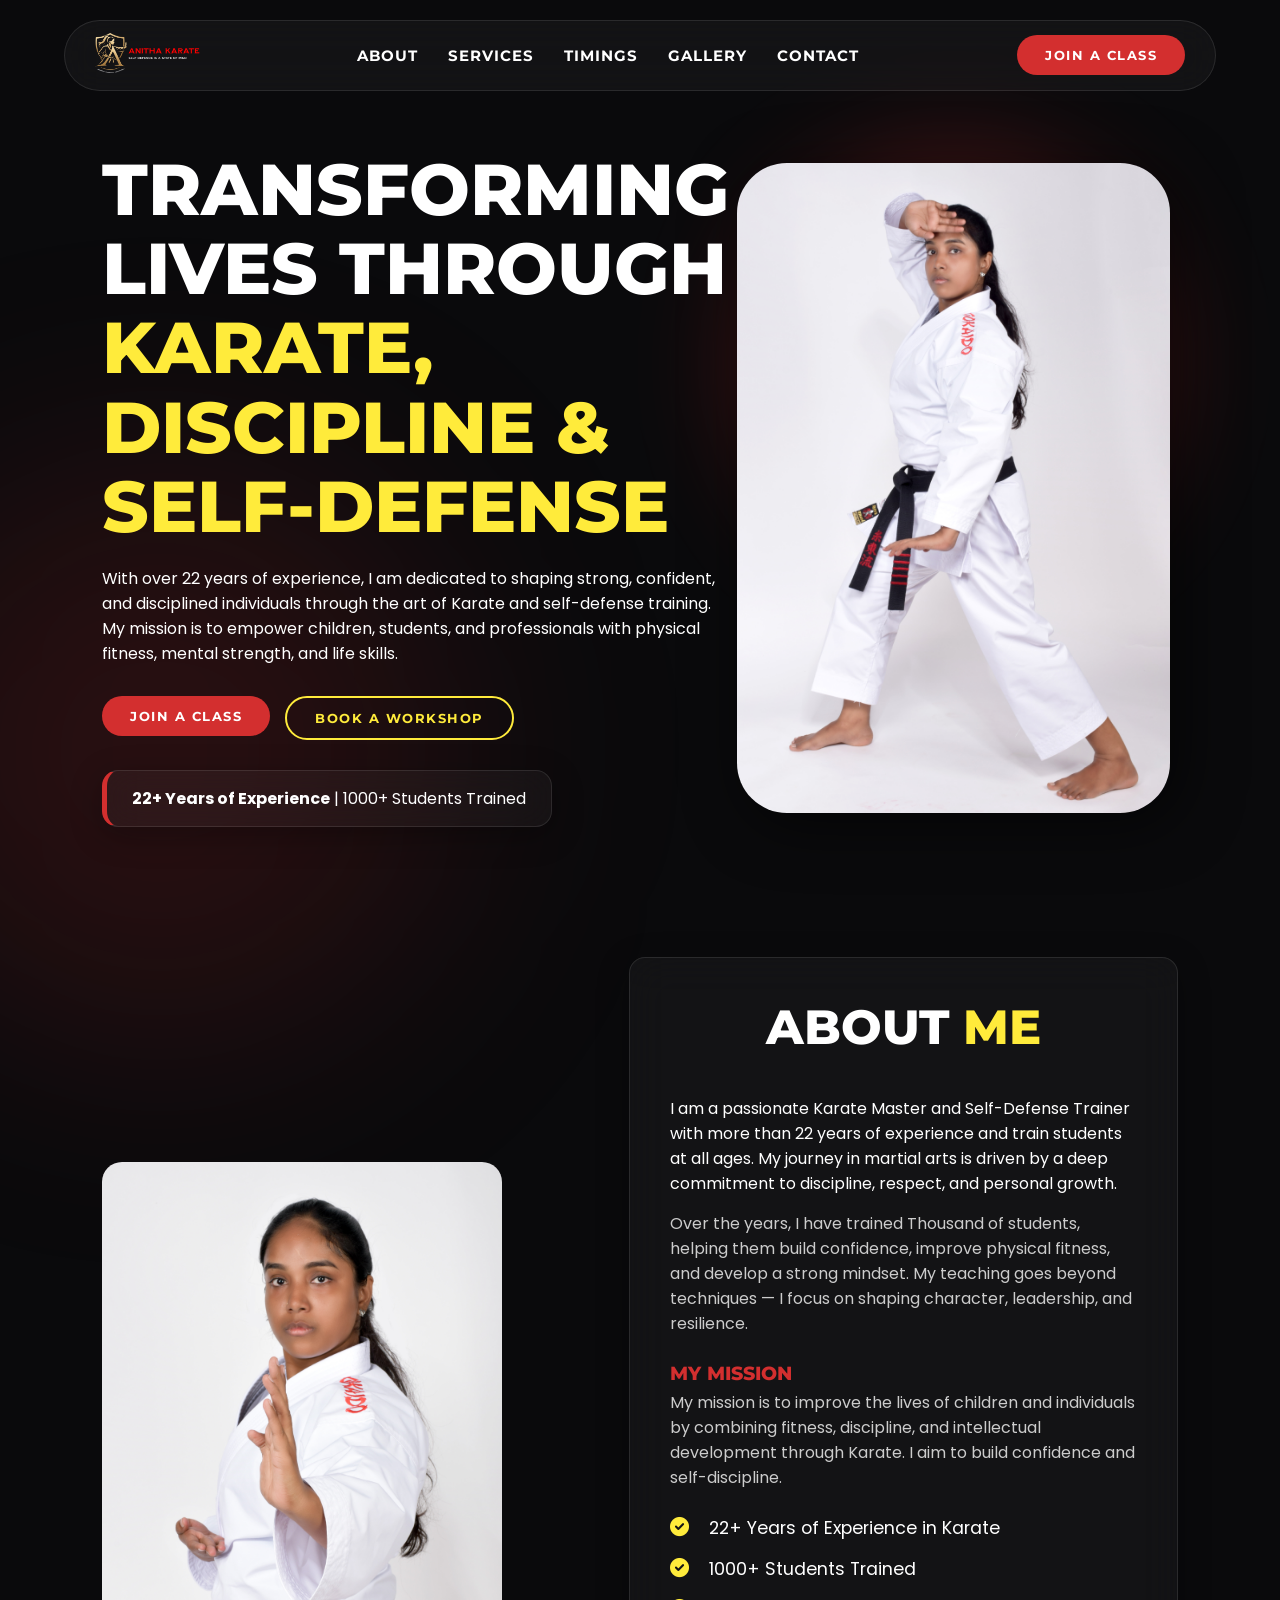
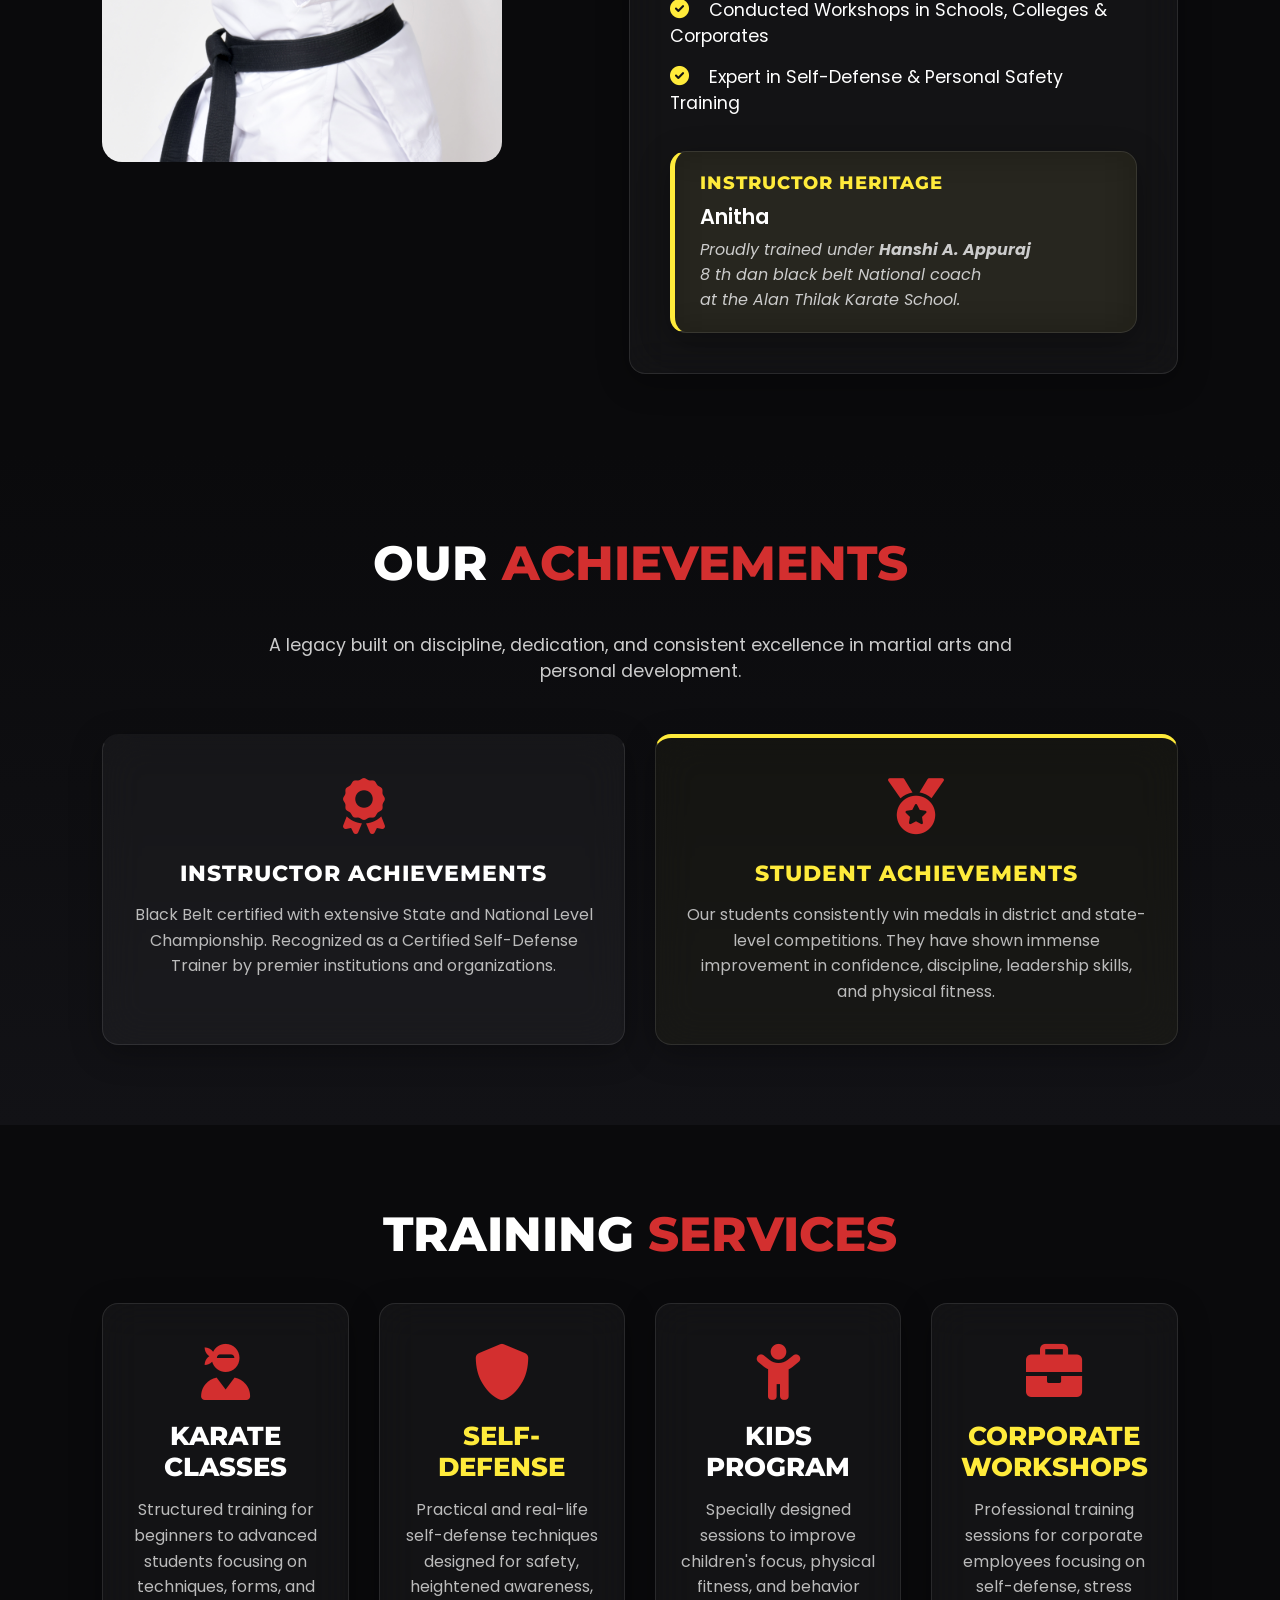
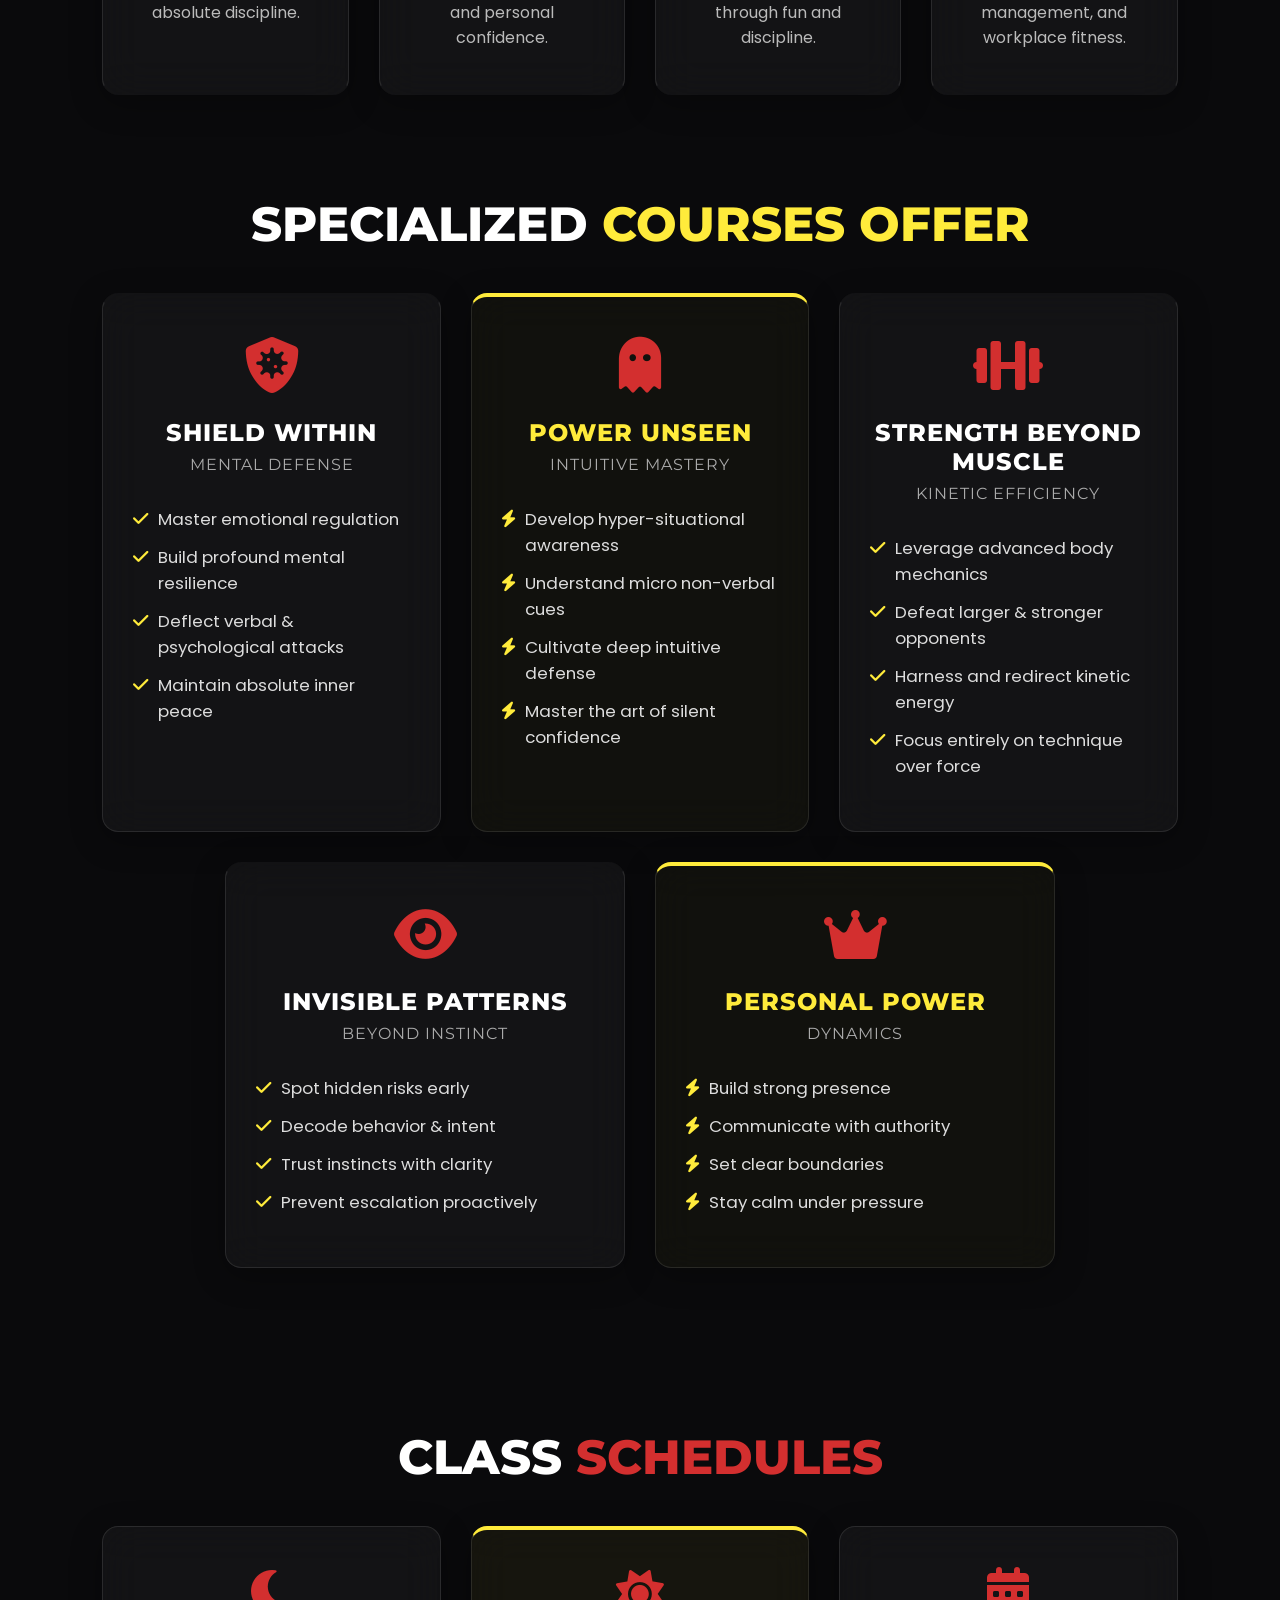
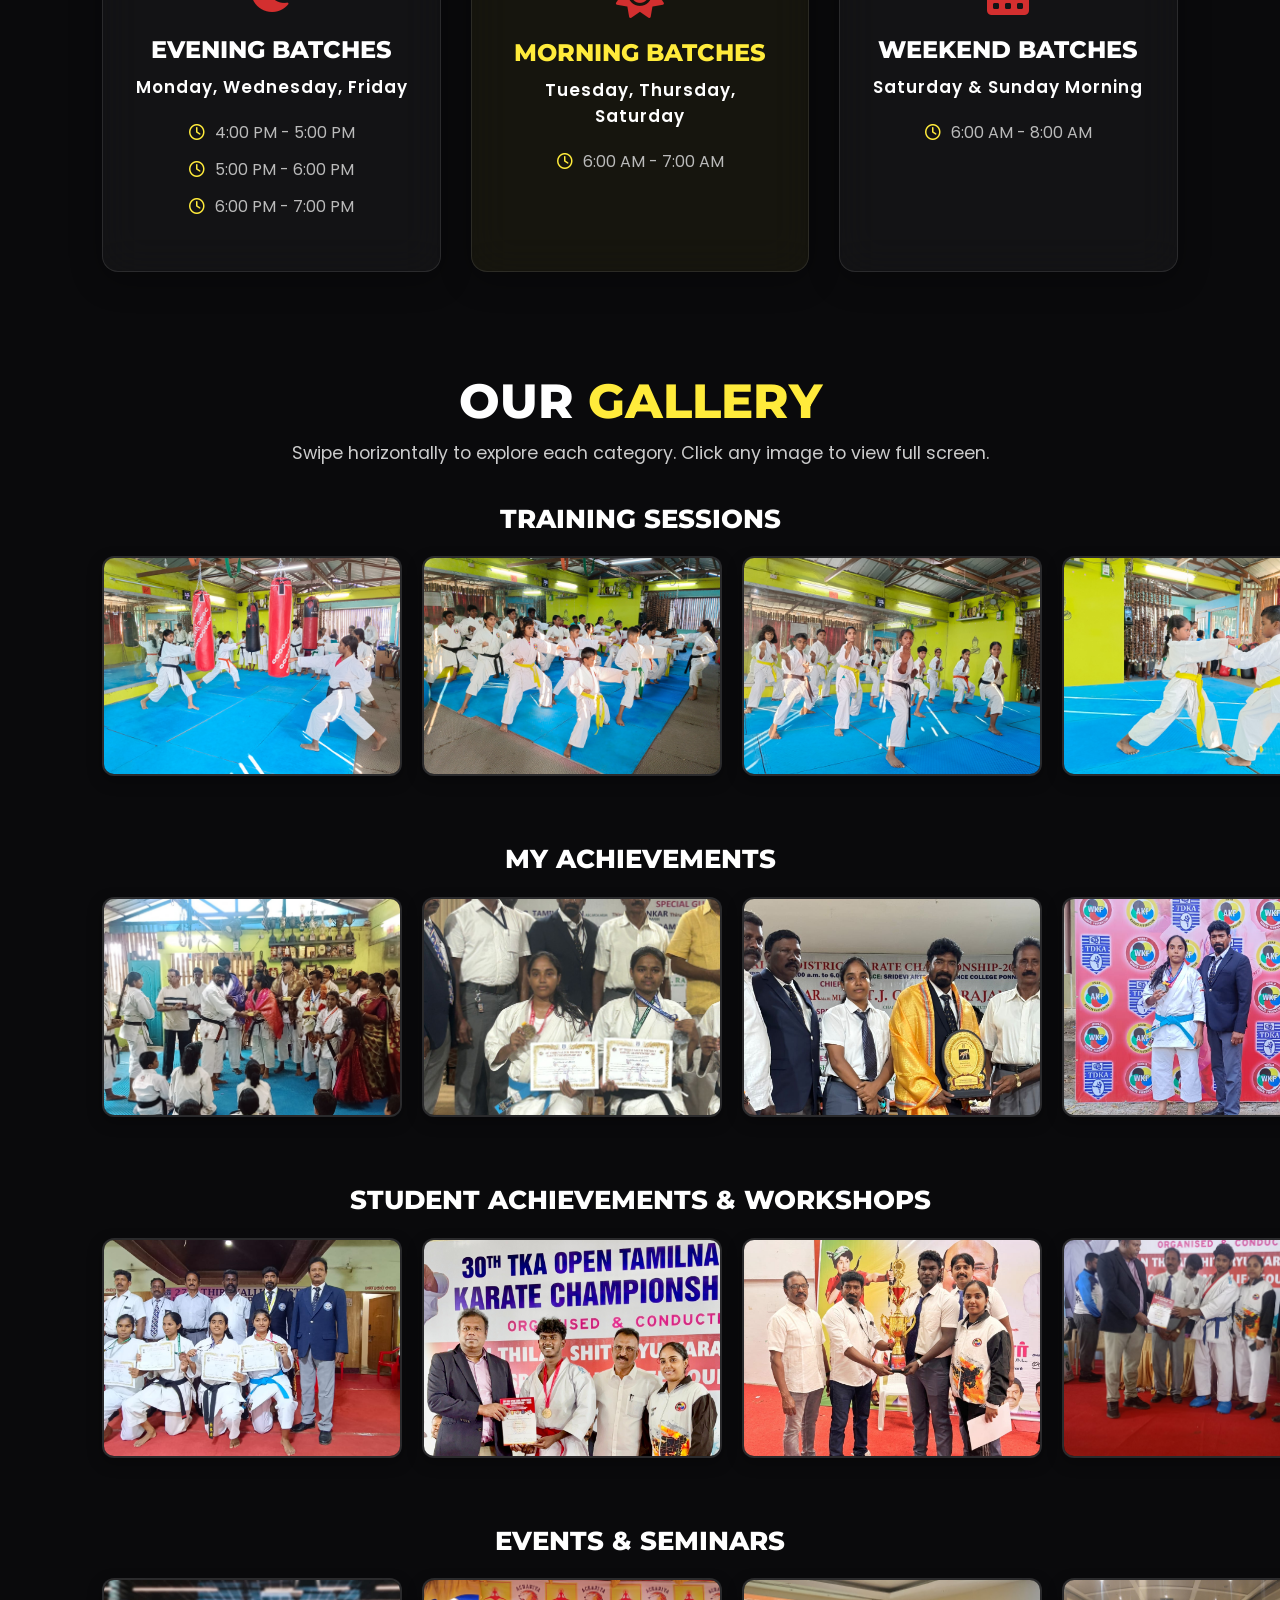
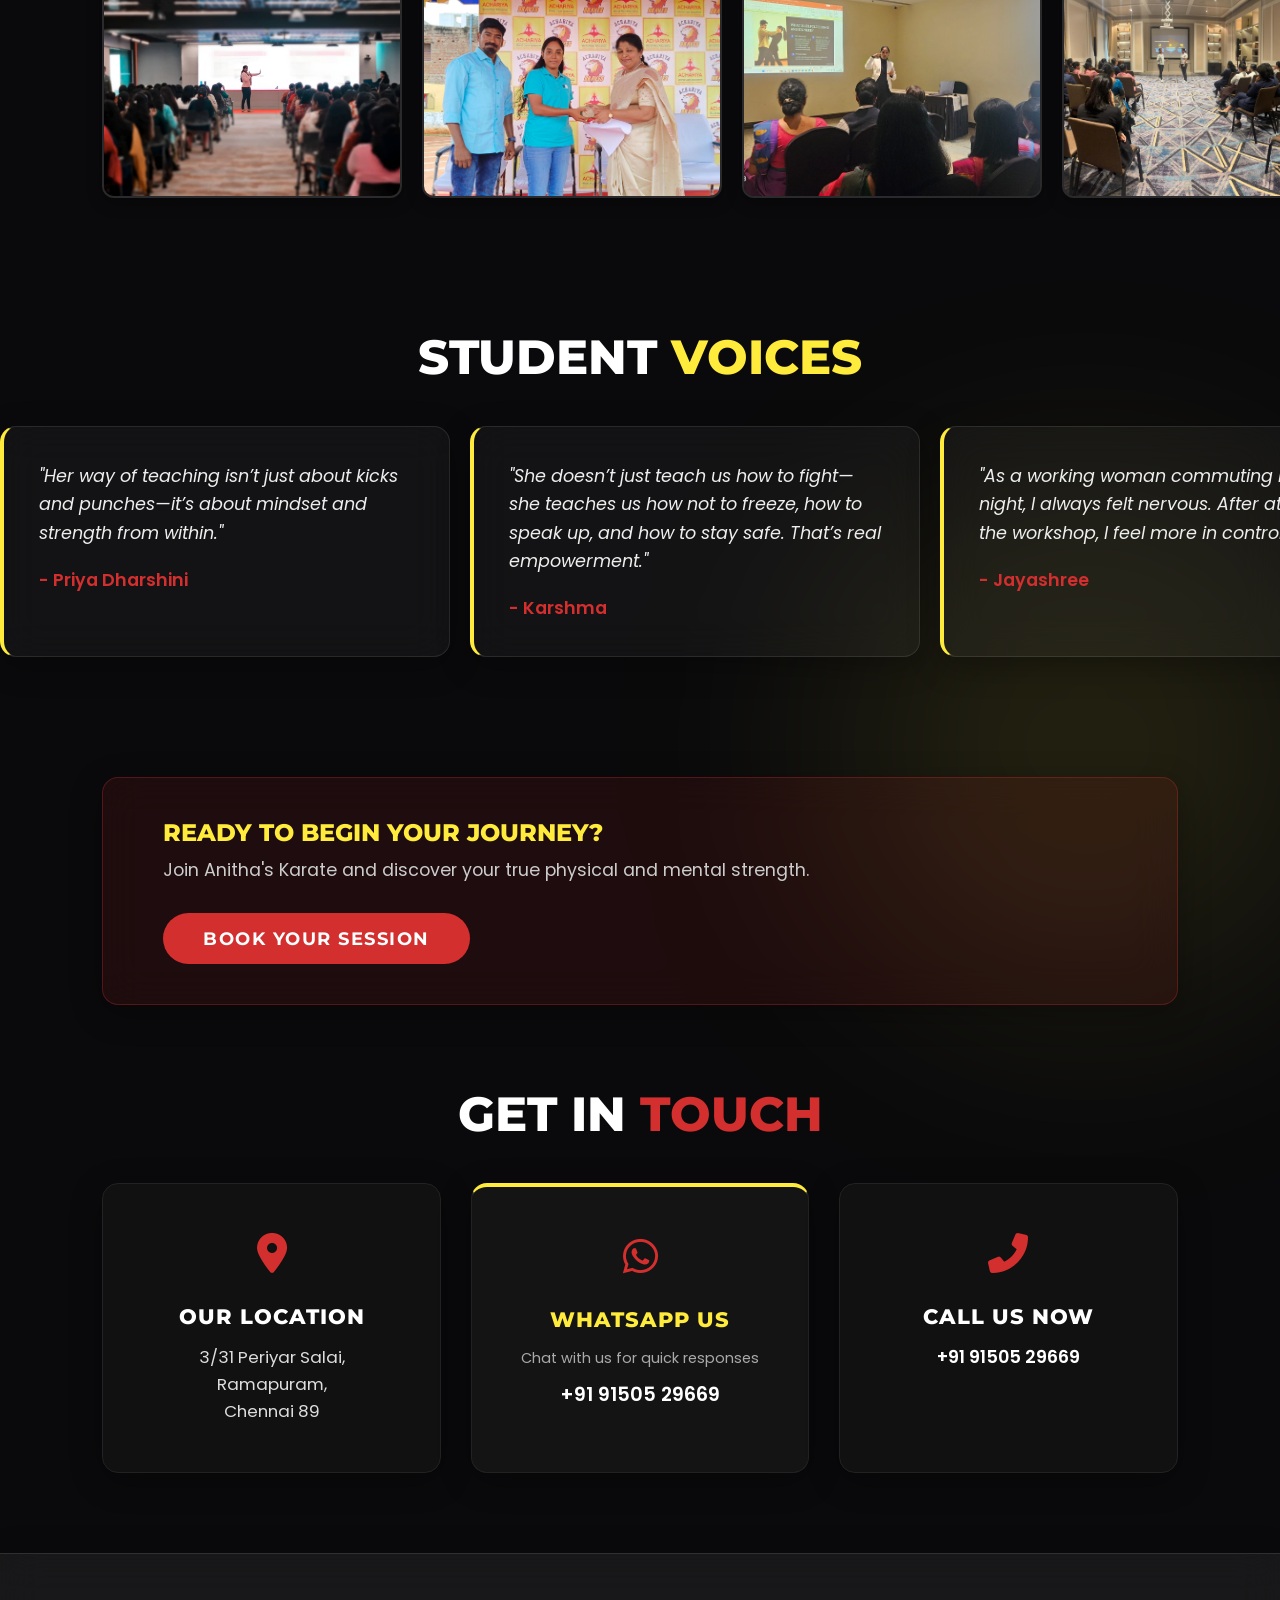
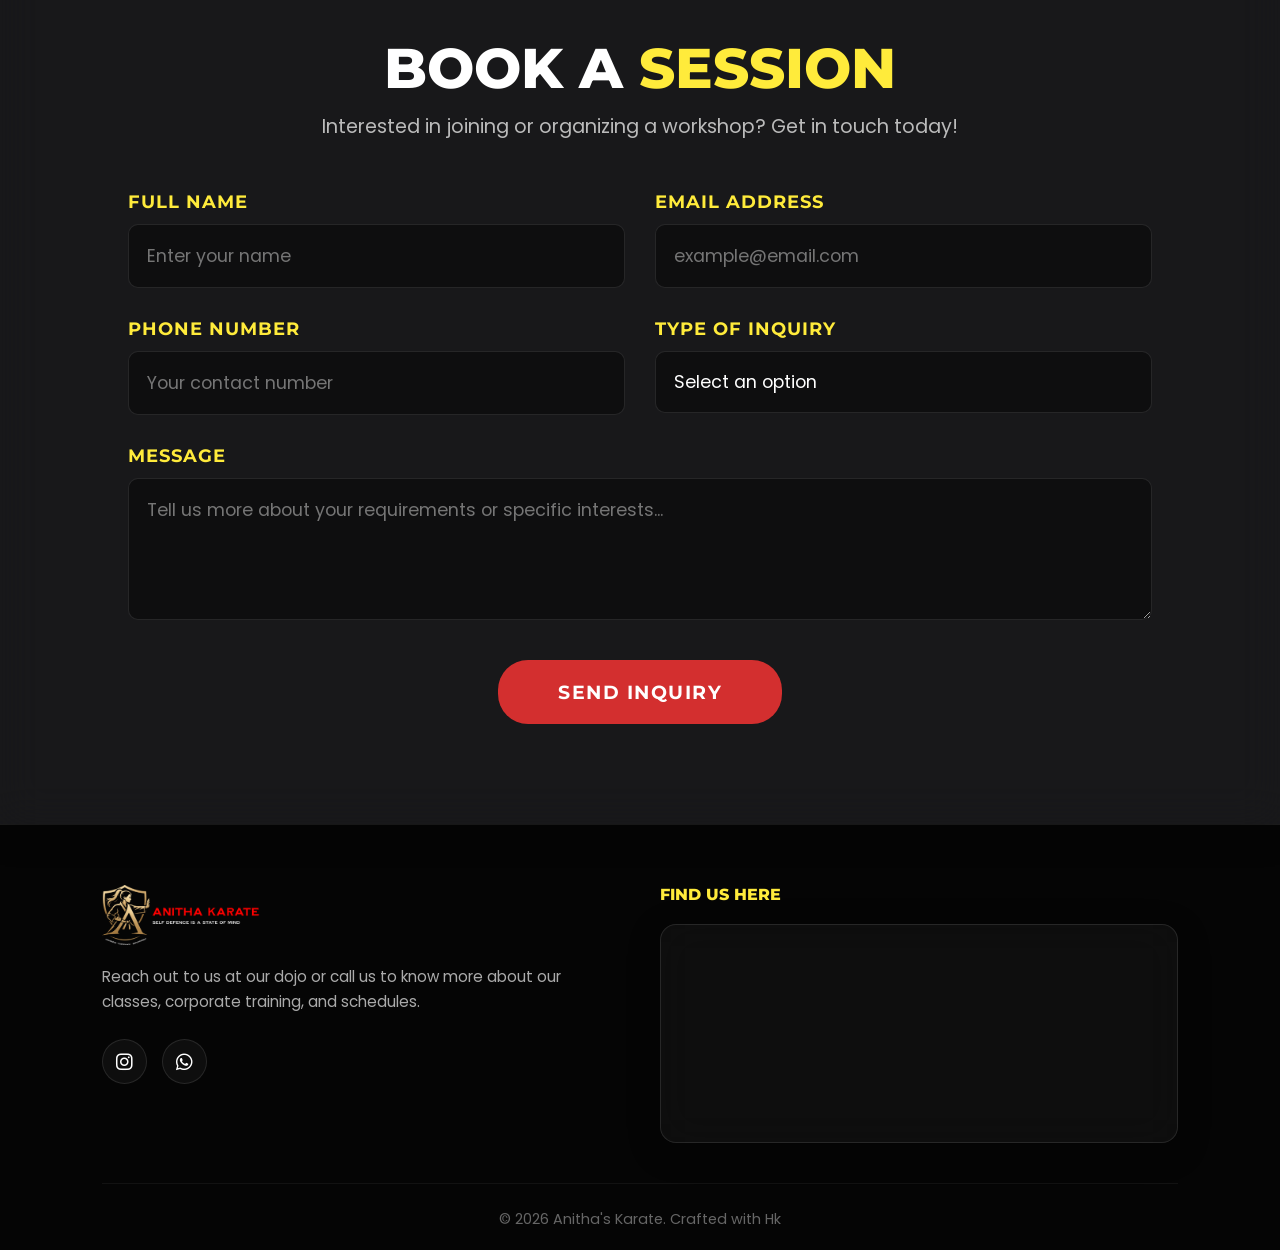
==== commit 375aceac: "Update index.html" ====
--- a/index.html
+++ b/index.html
@@ -294,7 +294,10 @@
 
   <header>
     <nav class="glass-panel nav-glass rounded-nav">
-      <div class="logo">ANITHA KARATE<span class="text-red">.COM</span></div>
+      <!-- Replaced text with logo.png -->
+      <div class="logo">
+        <img src="logo.png" alt="Anitha's Karate Logo" style="height: 40px; width: auto;">
+      </div>
       <ul class="nav-links">
         <li><a href="#about">ABOUT</a></li>
         <li><a href="#programs">SERVICES</a></li>
@@ -754,10 +757,12 @@
   <footer class="modern-footer">
     <div class="footer-top dual-col">
       <div class="footer-col about-col">
-        <div class="logo" style="margin-bottom: 15px;">ANITHA KARATE<br><span class="text-red">.COM</span></div>
+        <div class="logo" style="margin-bottom: 15px;">
+          <img src="logo.png" alt="Anitha's Karate Logo" style="height: 60px; width: auto;">
+        </div>
         <p>Reach out to us at our dojo or call us to know more about our classes, corporate training, and schedules.</p>
         <div class="social-icons">
-          <a class="glass-icon" href="https://www.instagram.com/anithakarate?utm_source=qr&igsh=bWd3eWw5czlxaWE2"
+          <a class="glass-icon" href="https://www.instagram.com/p/DUSqblqDA08/?igsh=MXJjZWN1MWl2dmg0Ng%3D%3D"
             target="_blank"><i class="fab fa-instagram"></i></a>
           <a class="glass-icon" href="https://wa.me/919150529669" target="_blank"><i class="fab fa-whatsapp"></i></a>
         </div>
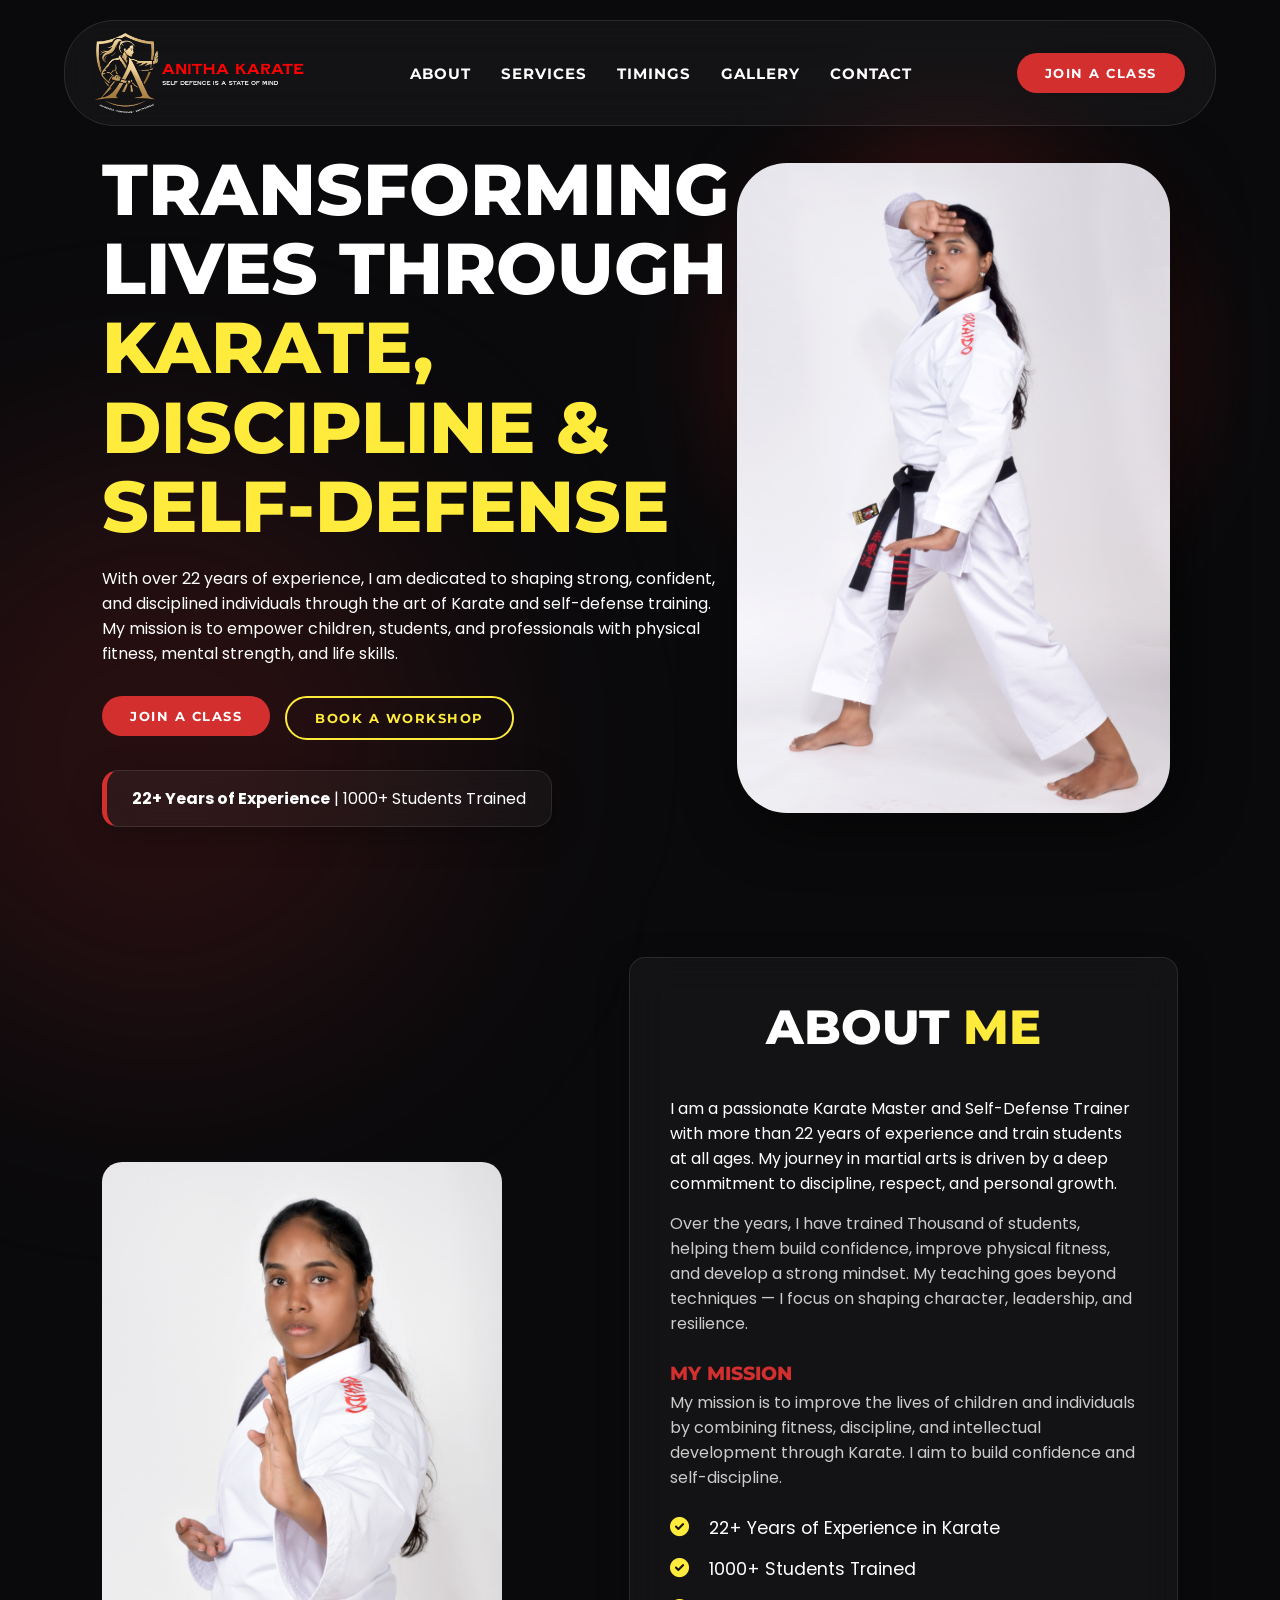
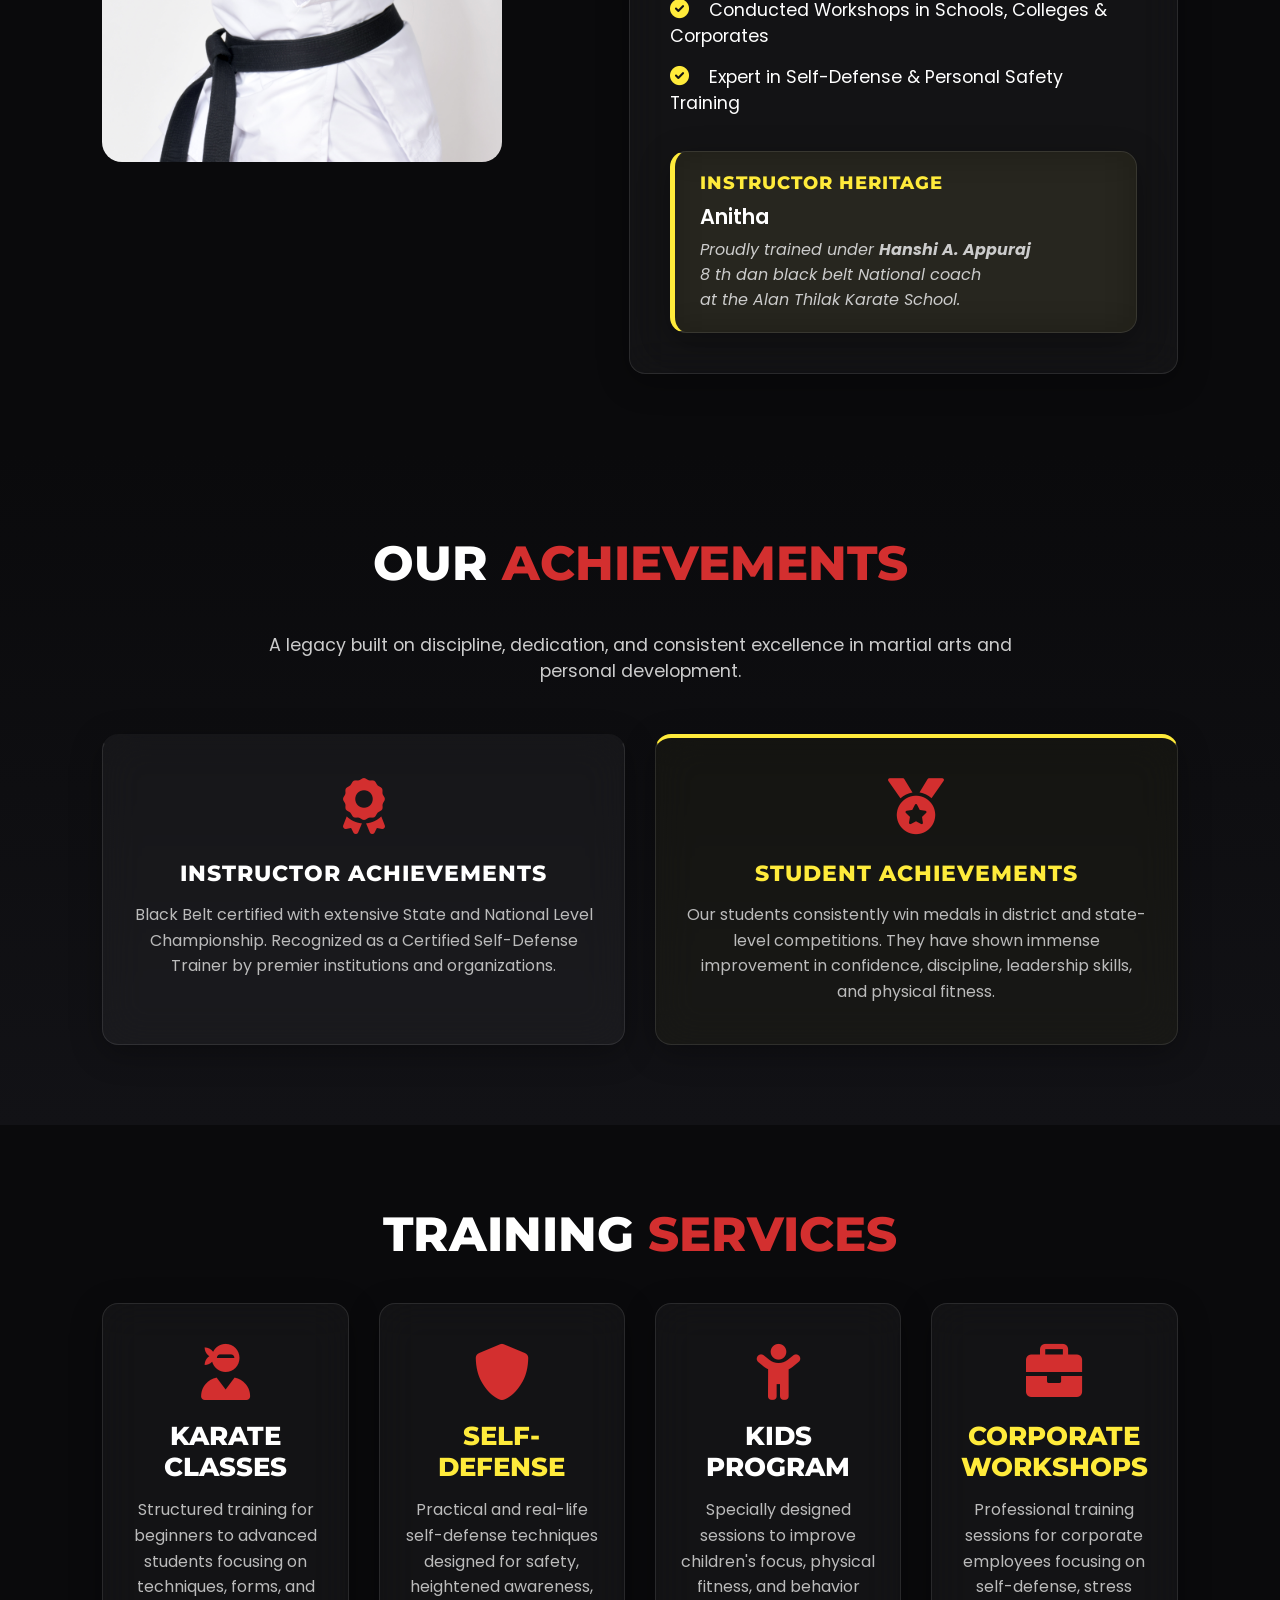
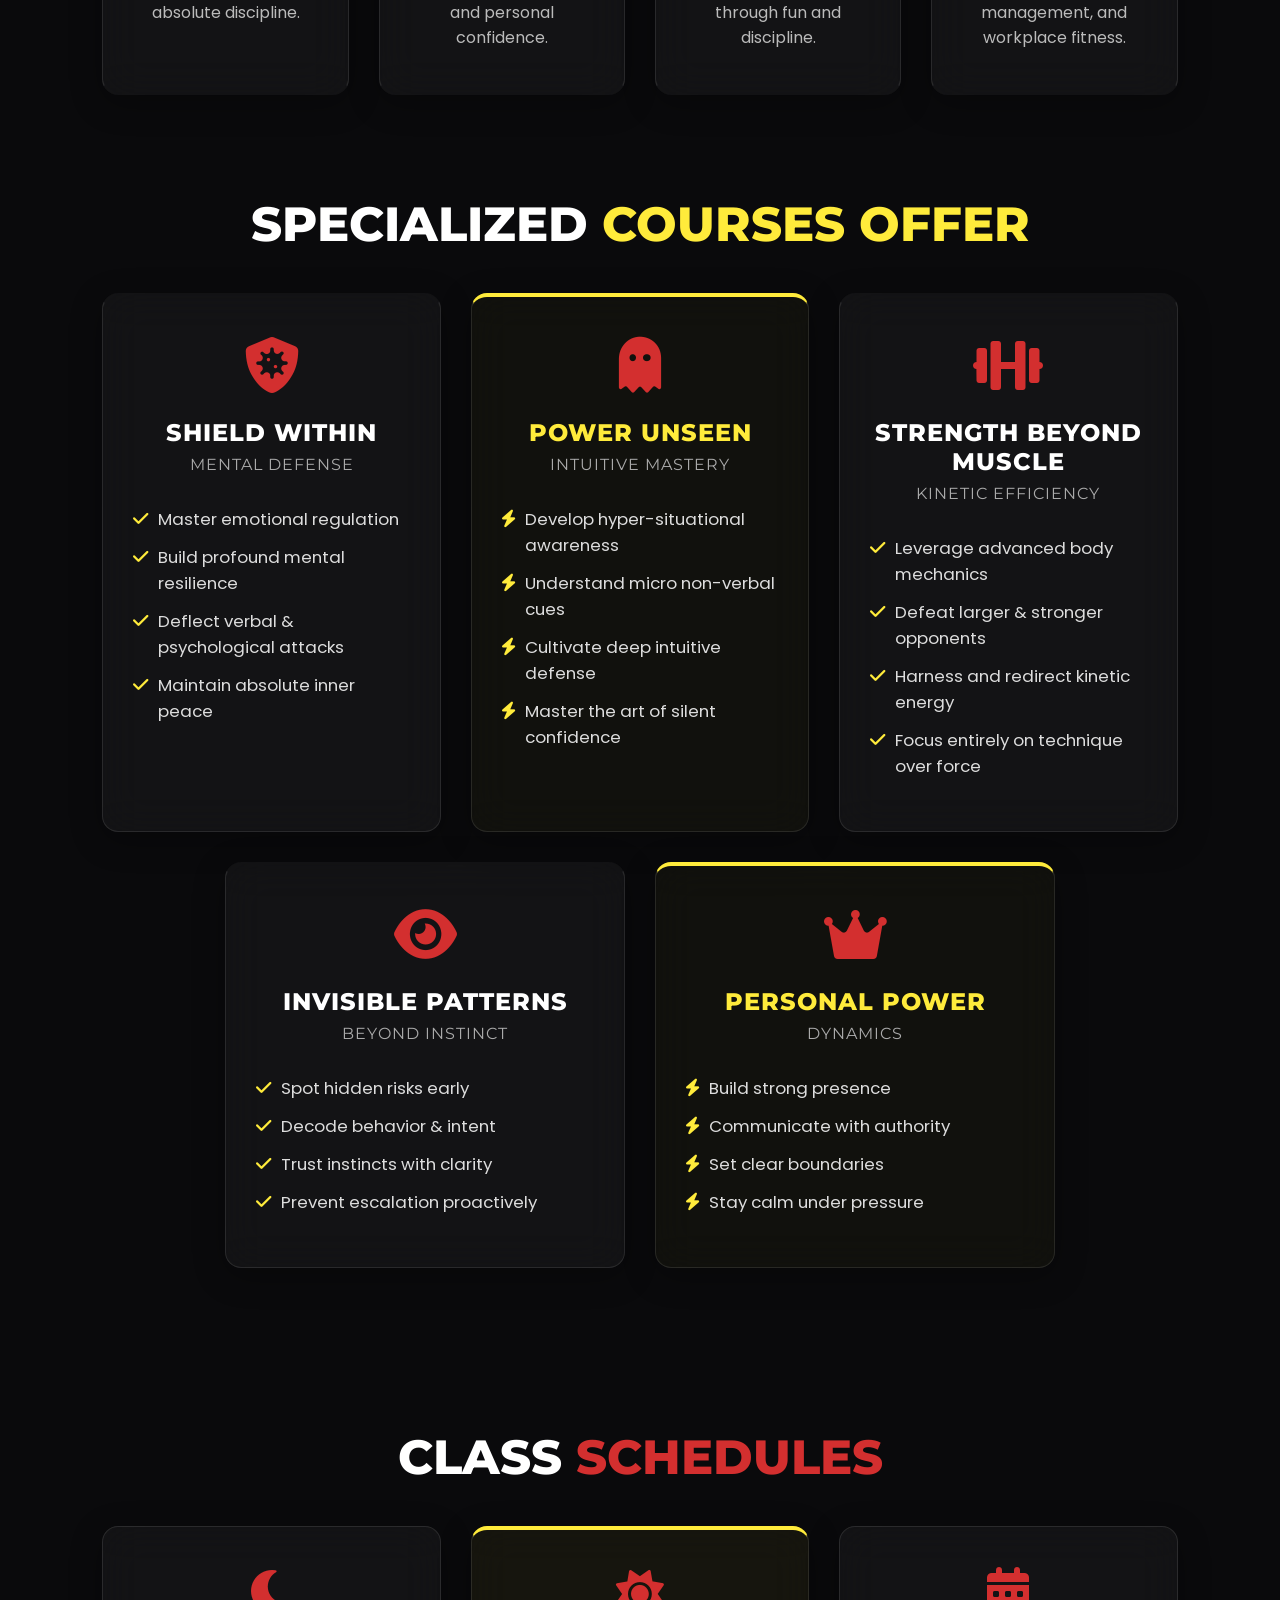
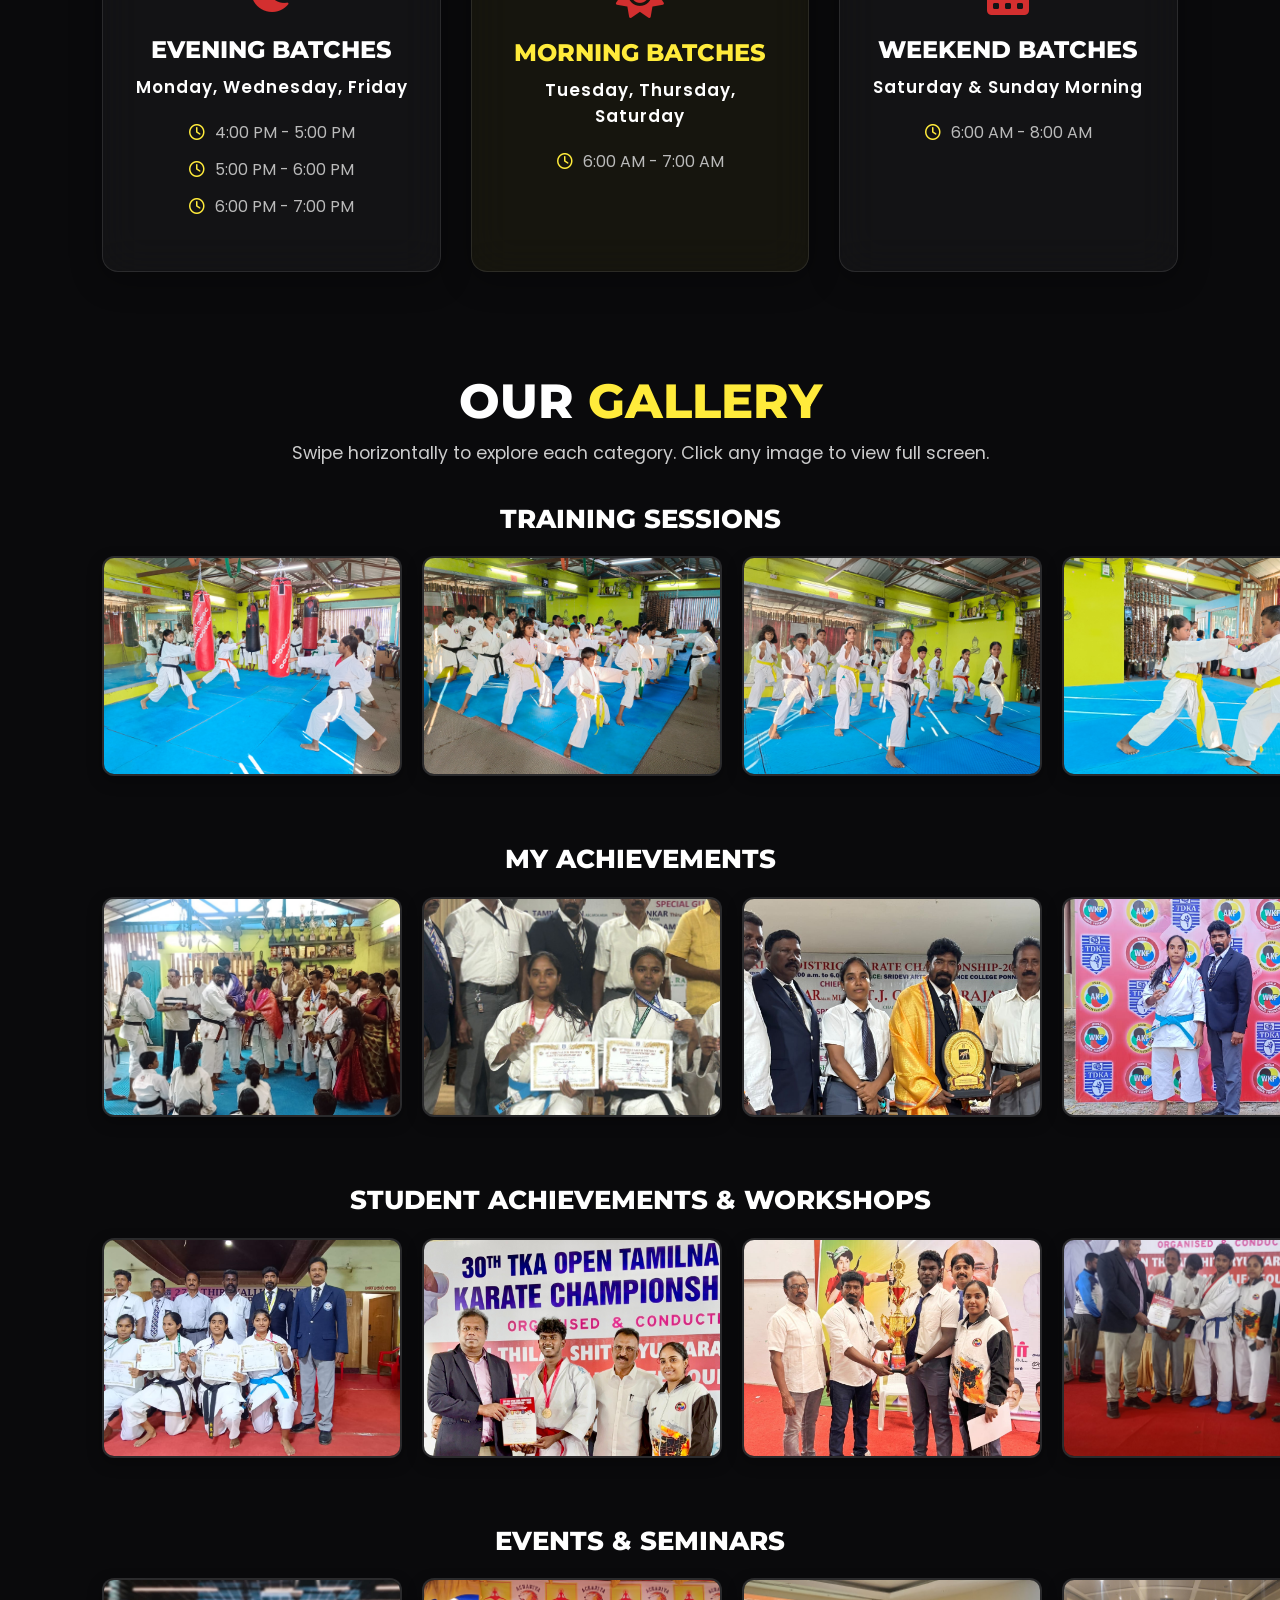
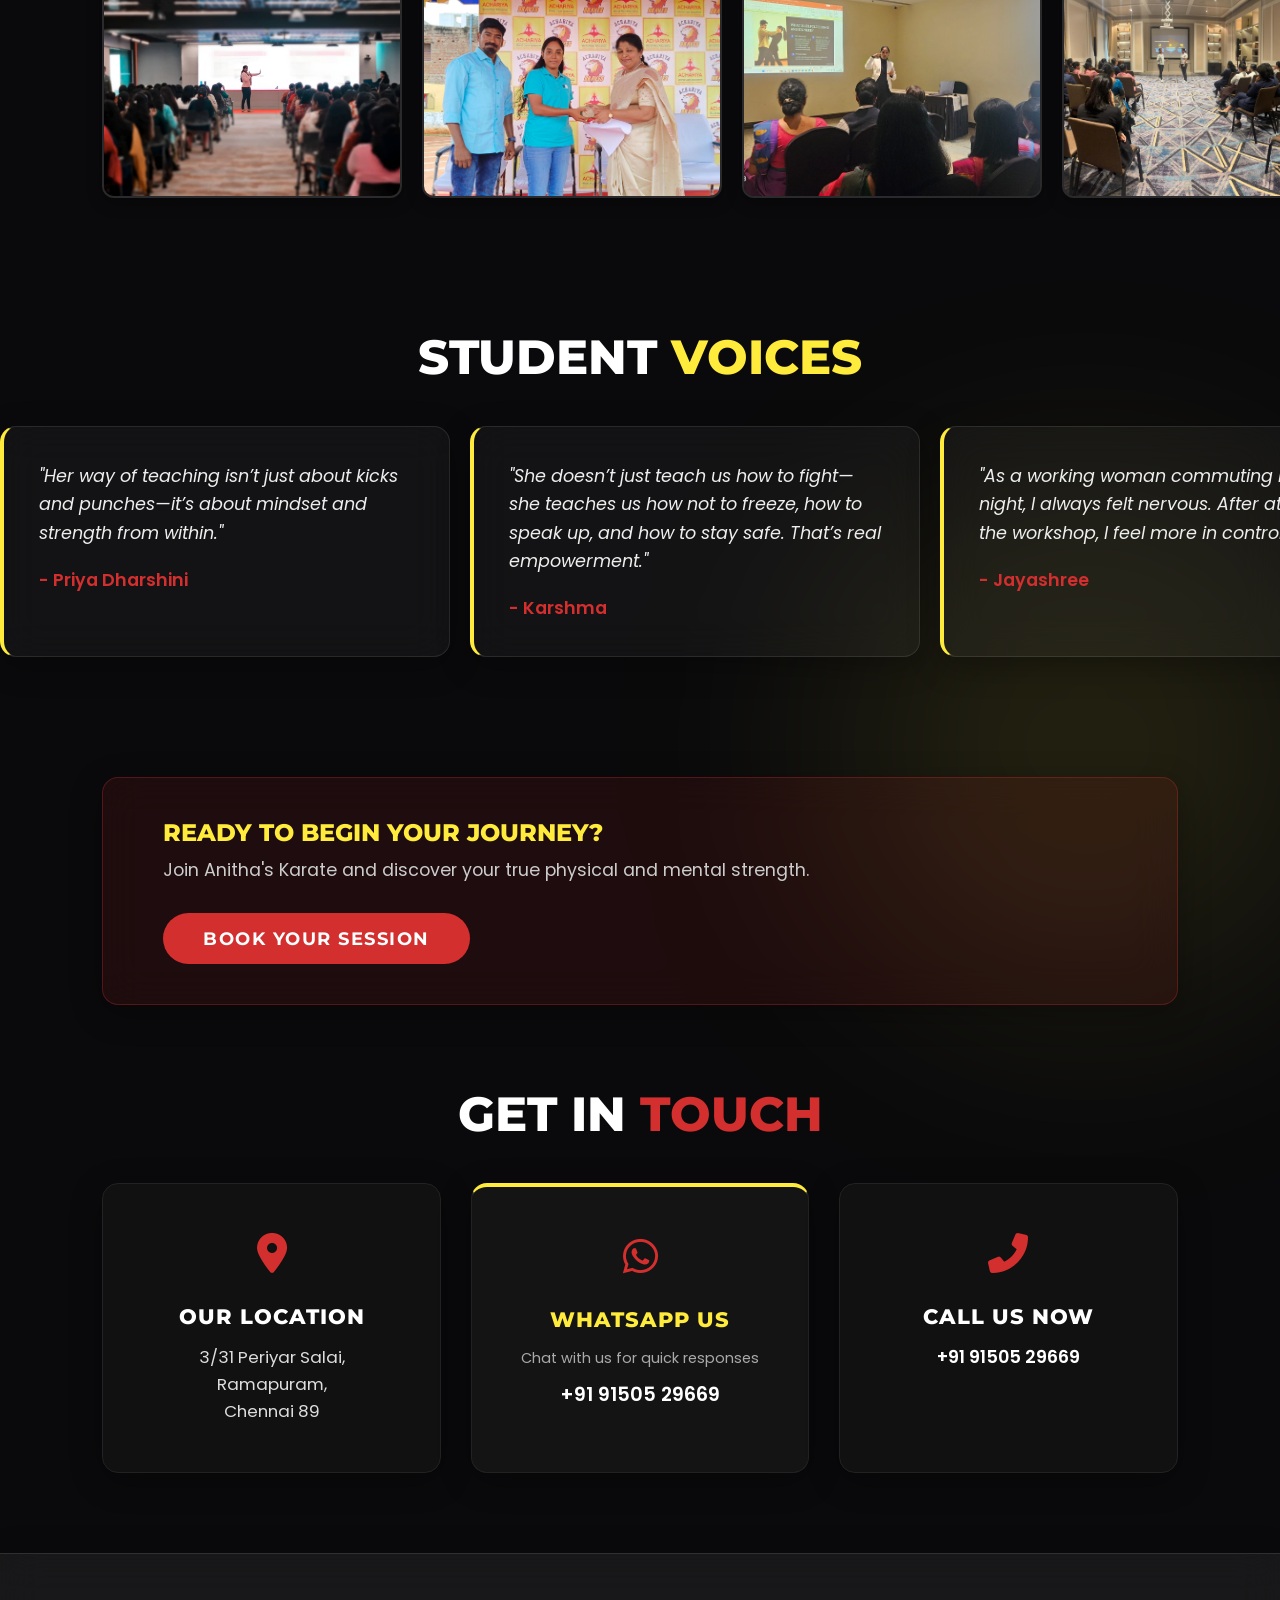
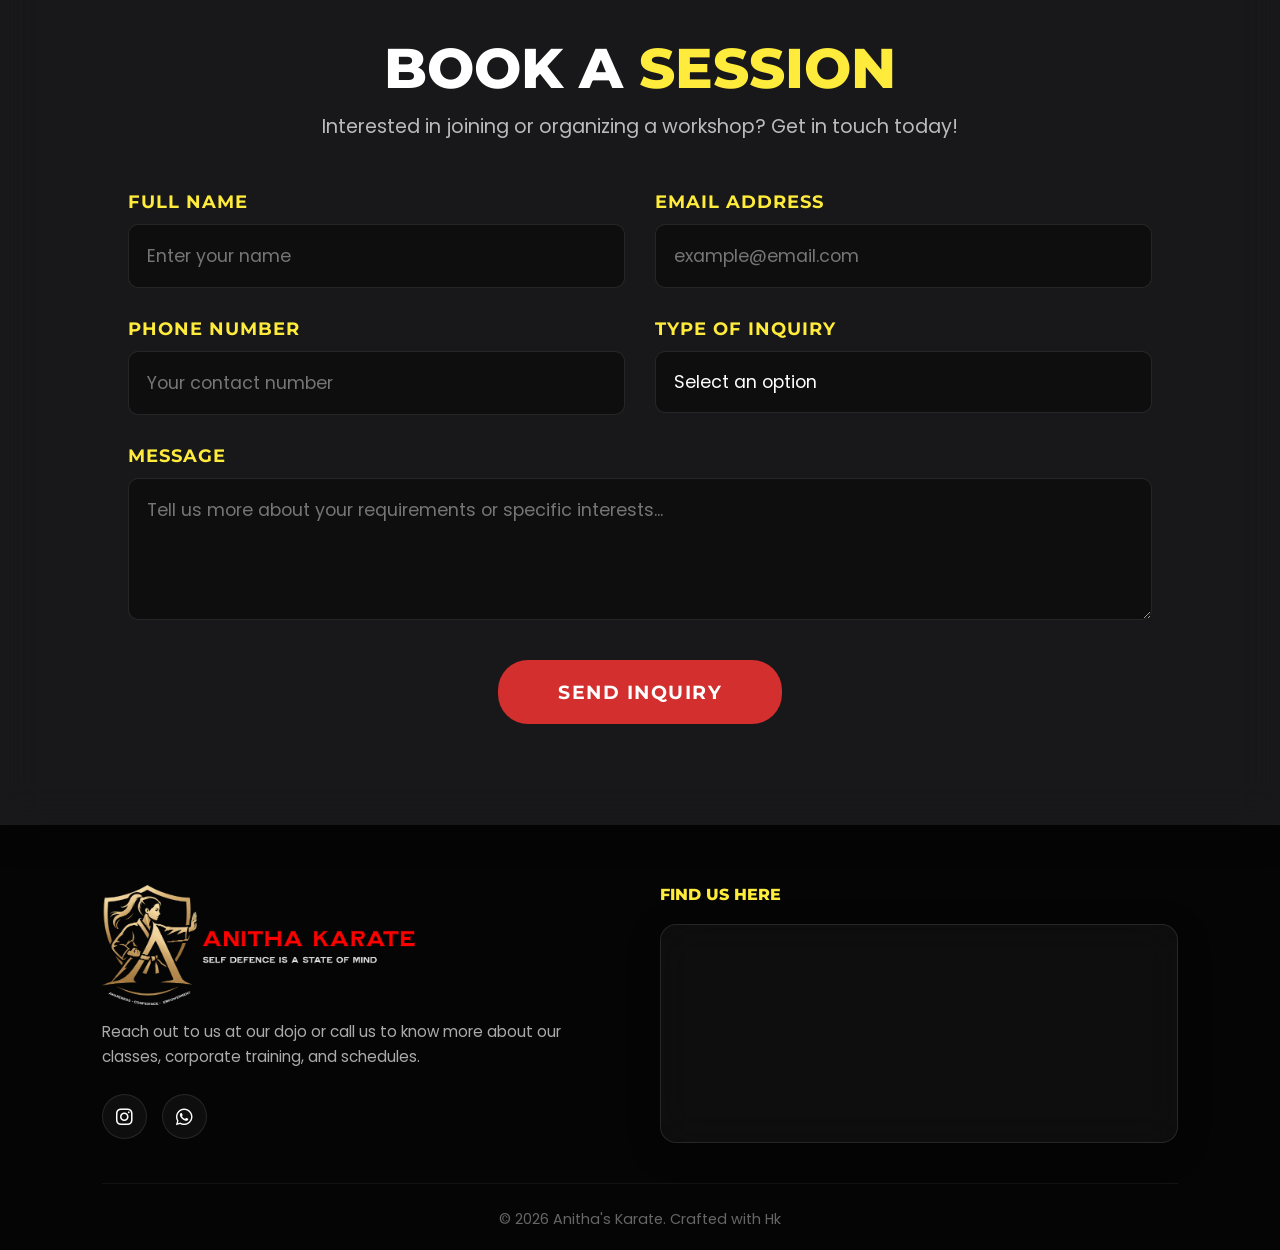
==== commit d75459fe: "Update index.html" ====
--- a/index.html
+++ b/index.html
@@ -296,7 +296,8 @@
     <nav class="glass-panel nav-glass rounded-nav">
       <!-- Replaced text with logo.png -->
       <div class="logo">
-        <img src="logo.png" alt="Anitha's Karate Logo" style="height: 40px; width: auto;">
+        <img src="logo.png" alt="Anitha's Karate Logo" style="height: 80px; width: auto; display: block;">
+      </div>
       </div>
       <ul class="nav-links">
         <li><a href="#about">ABOUT</a></li>
@@ -758,7 +759,7 @@
     <div class="footer-top dual-col">
       <div class="footer-col about-col">
         <div class="logo" style="margin-bottom: 15px;">
-          <img src="logo.png" alt="Anitha's Karate Logo" style="height: 60px; width: auto;">
+          <img src="logo.png" alt="Anitha's Karate Logo" style="height: 120px; width: auto; display: block;">
         </div>
         <p>Reach out to us at our dojo or call us to know more about our classes, corporate training, and schedules.</p>
         <div class="social-icons">
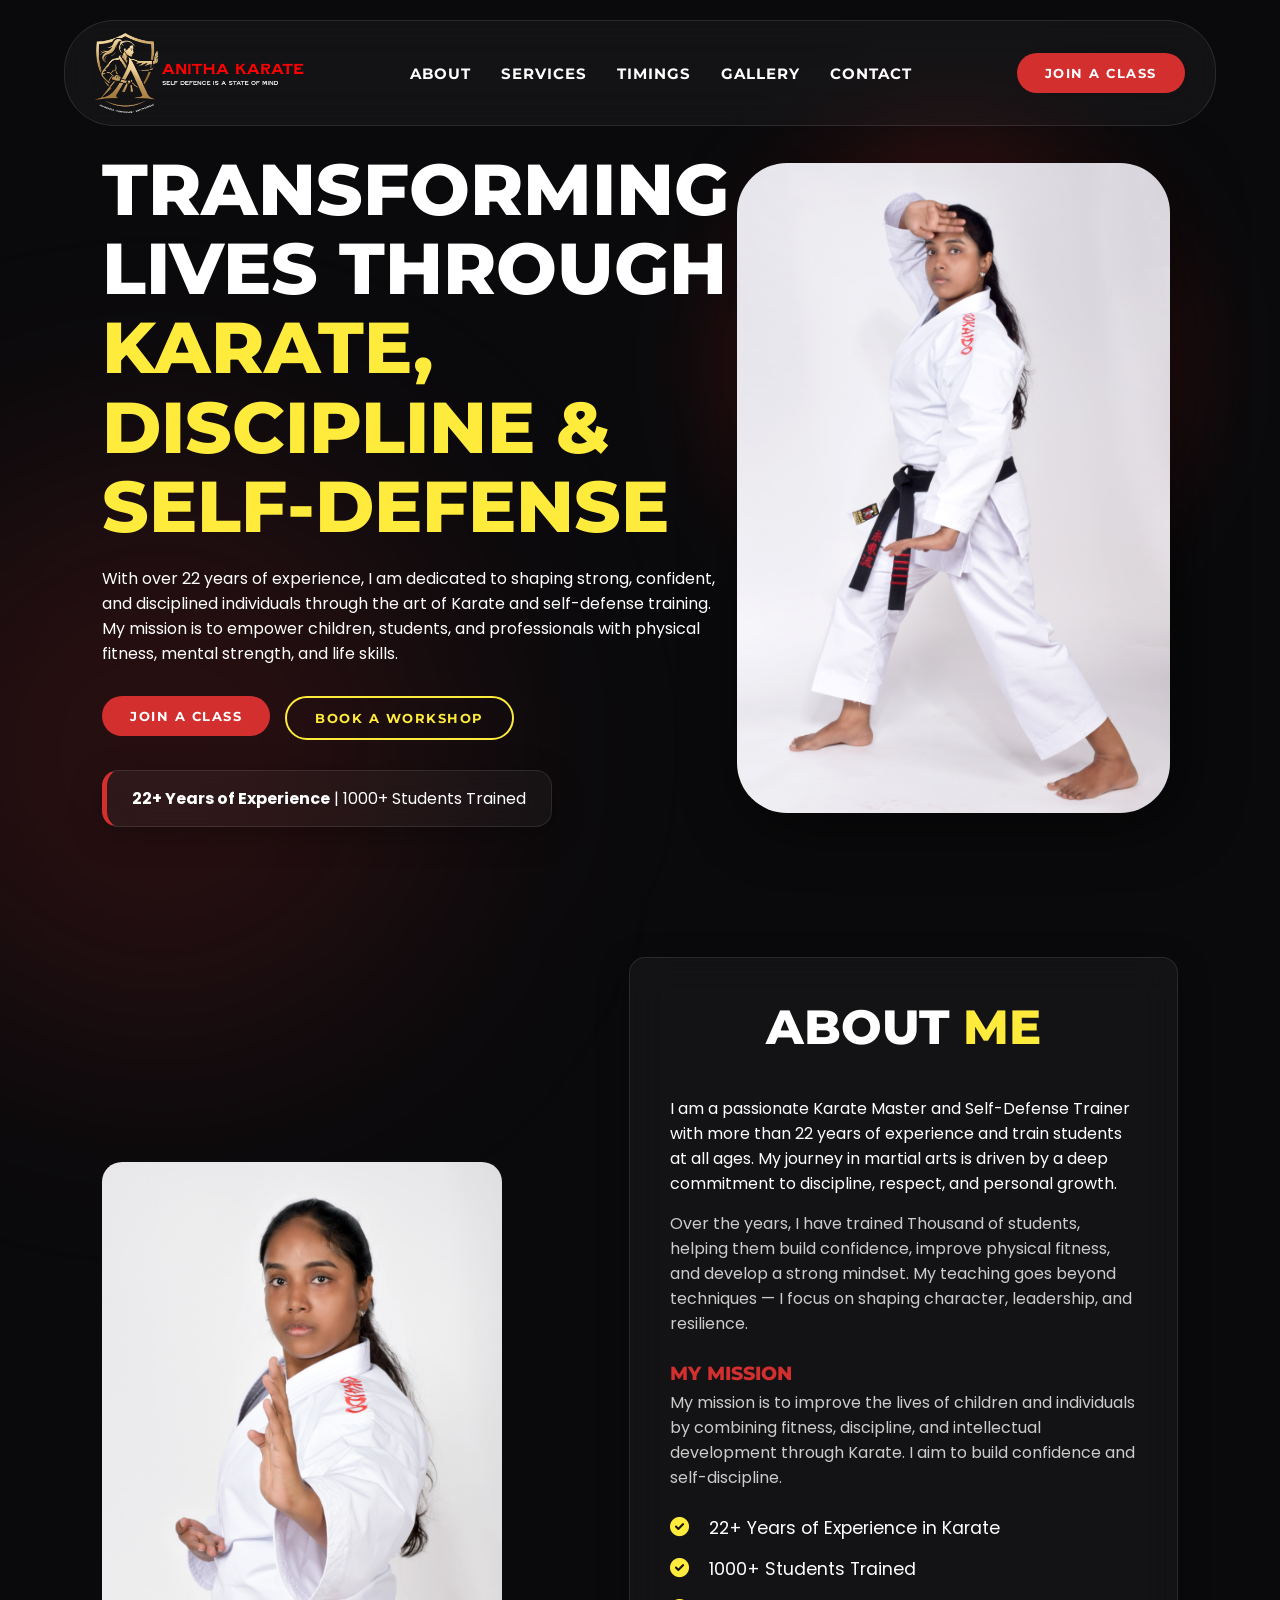
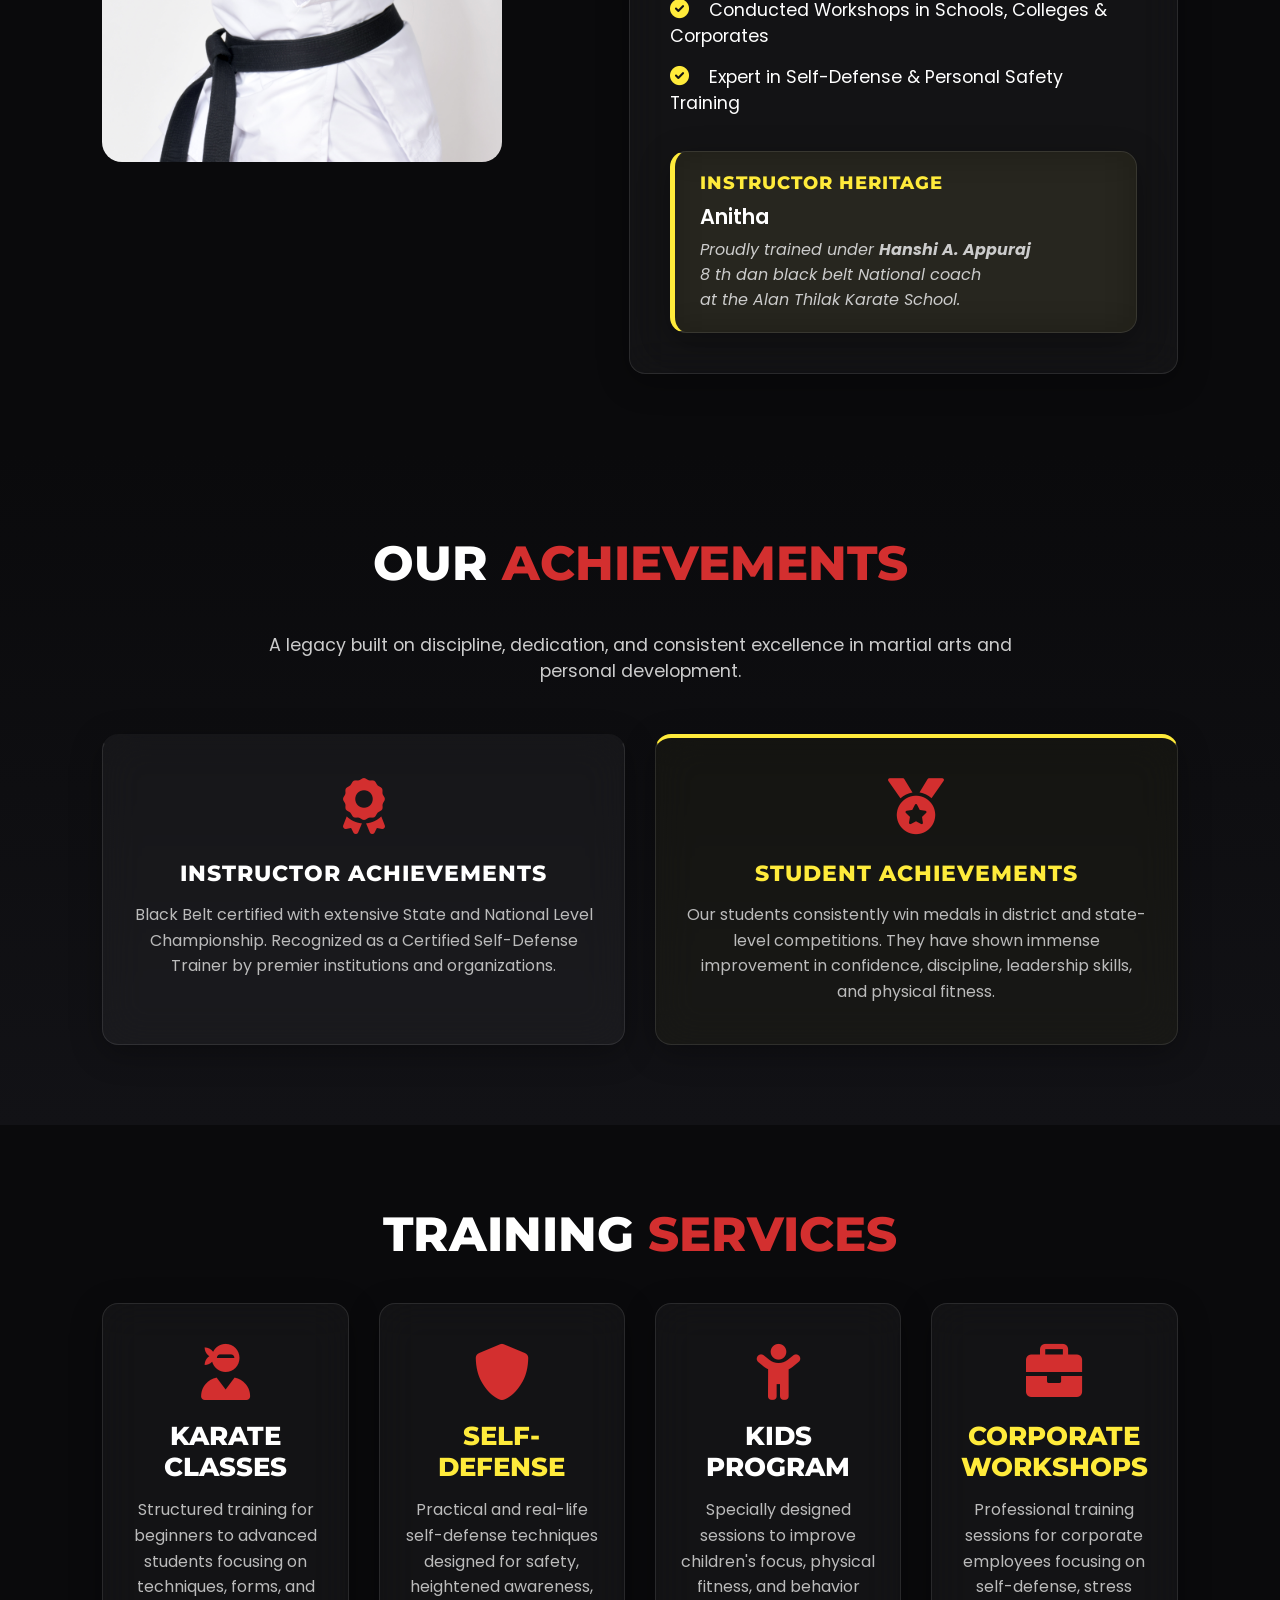
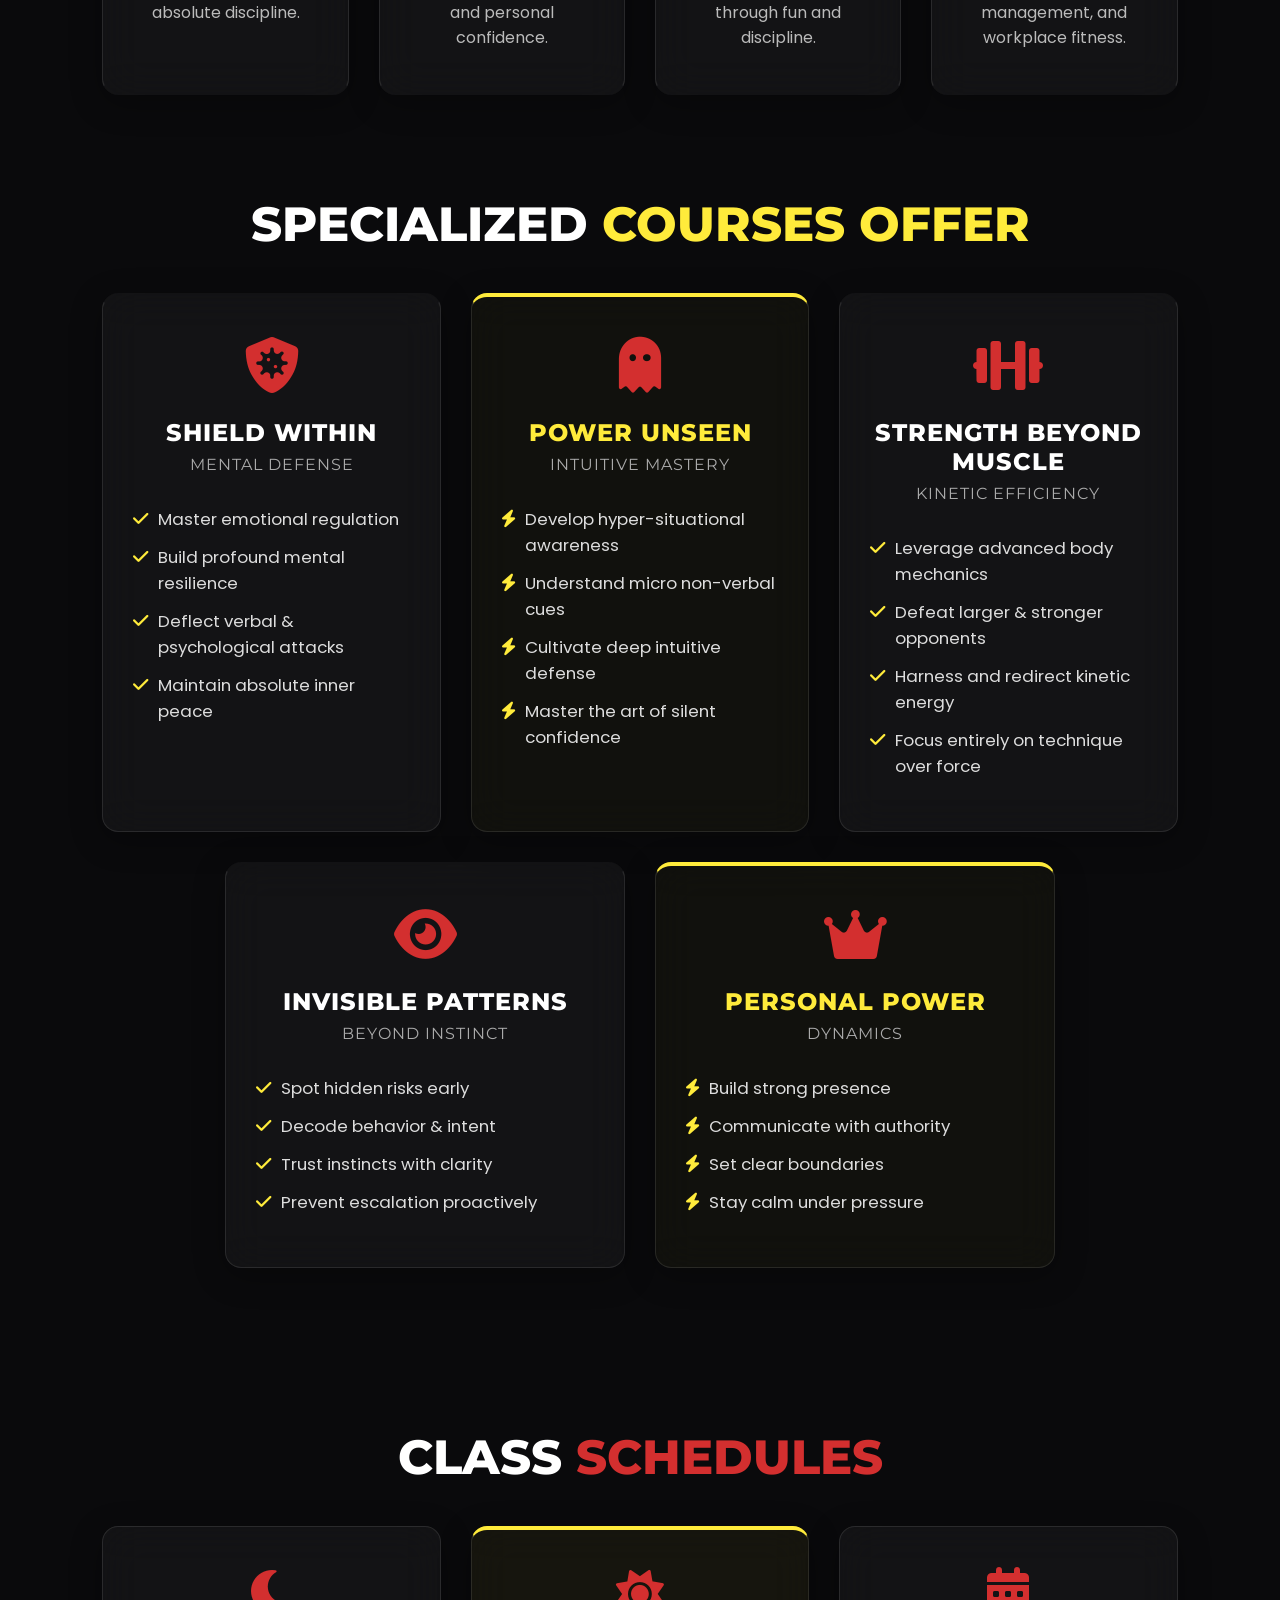
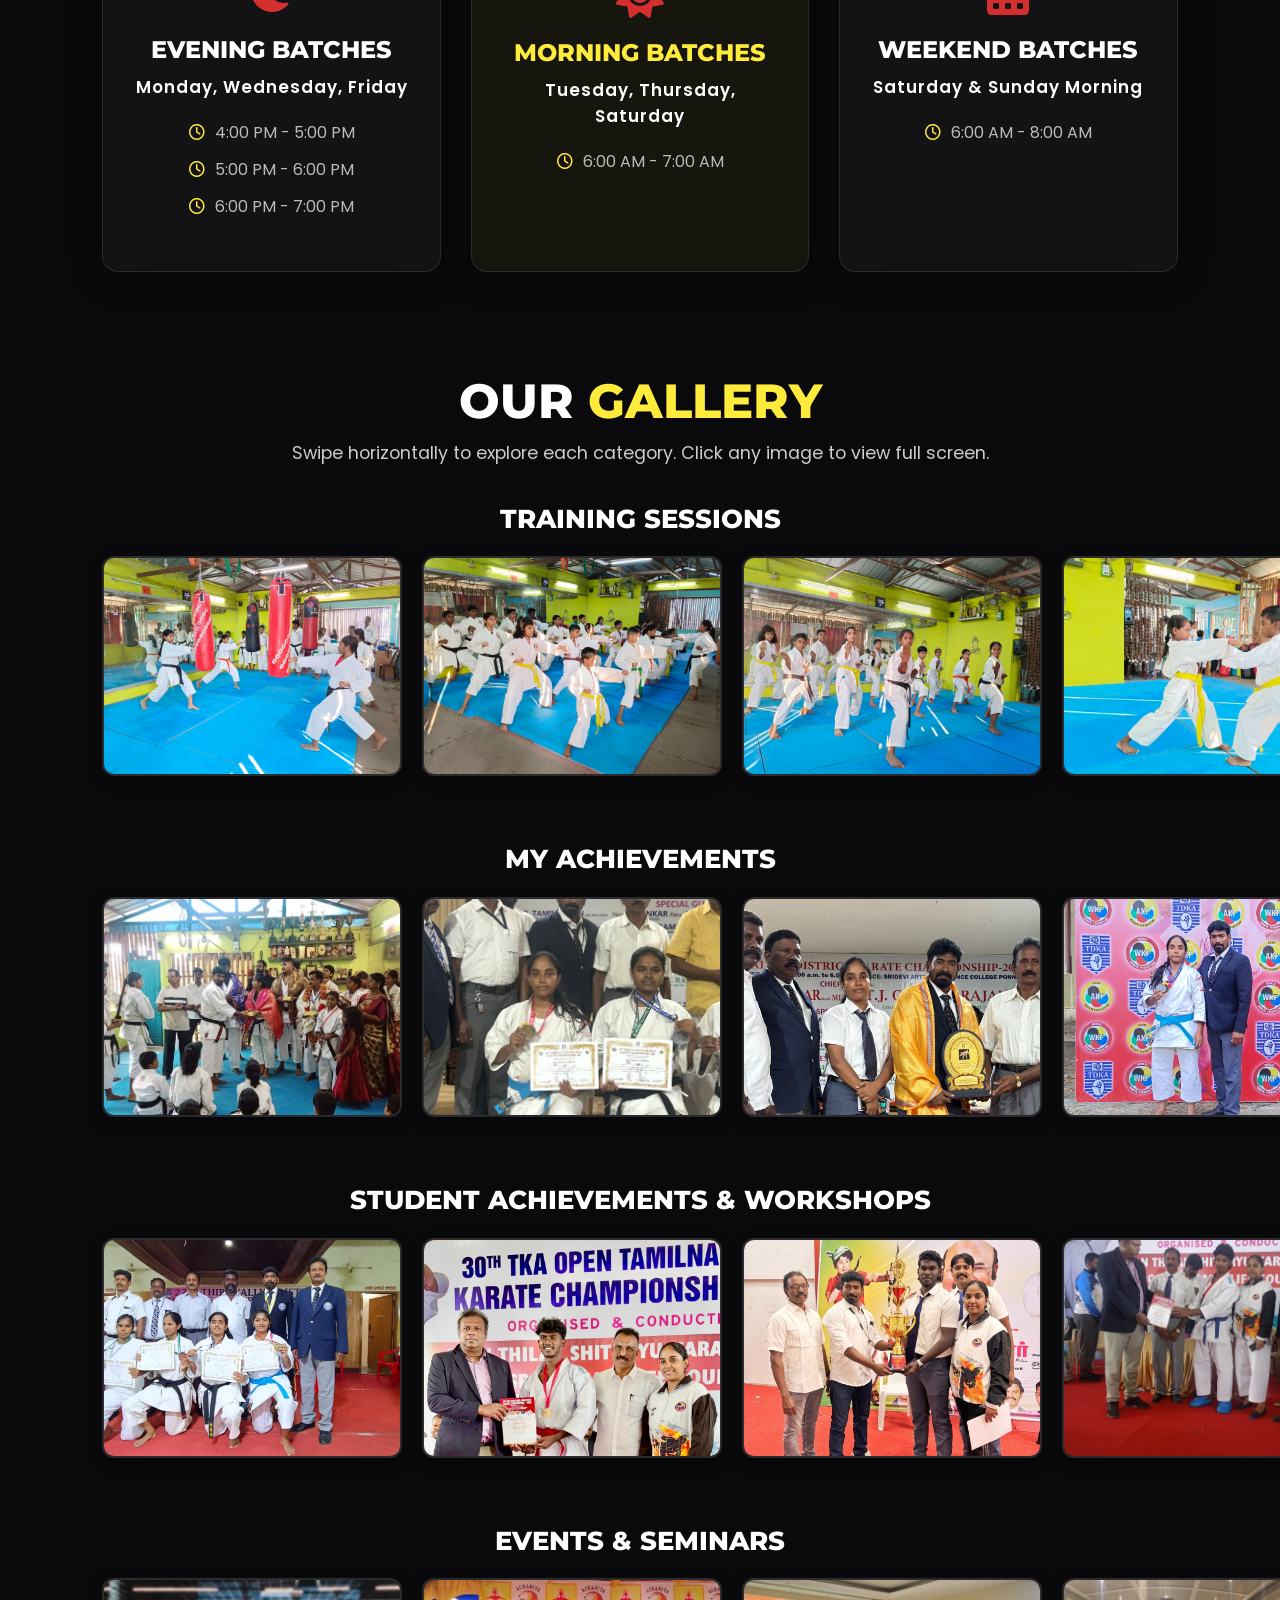
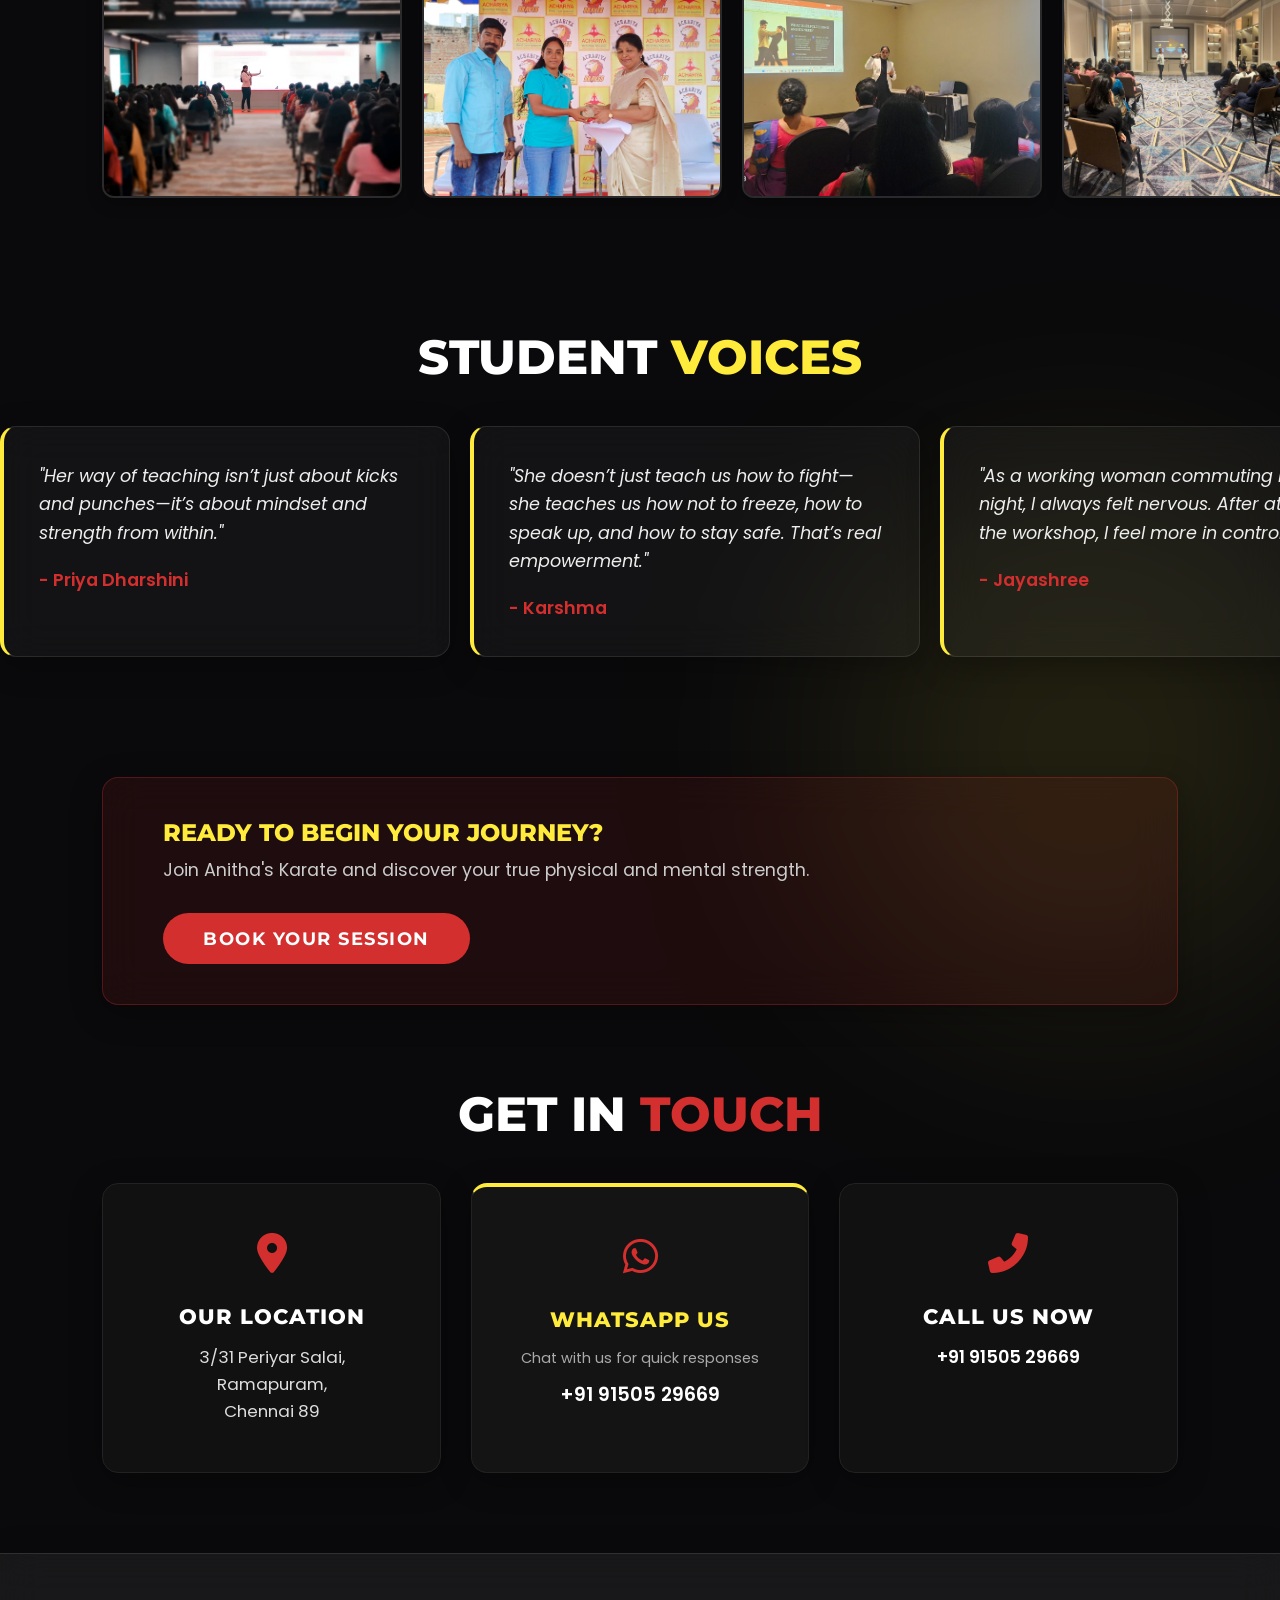
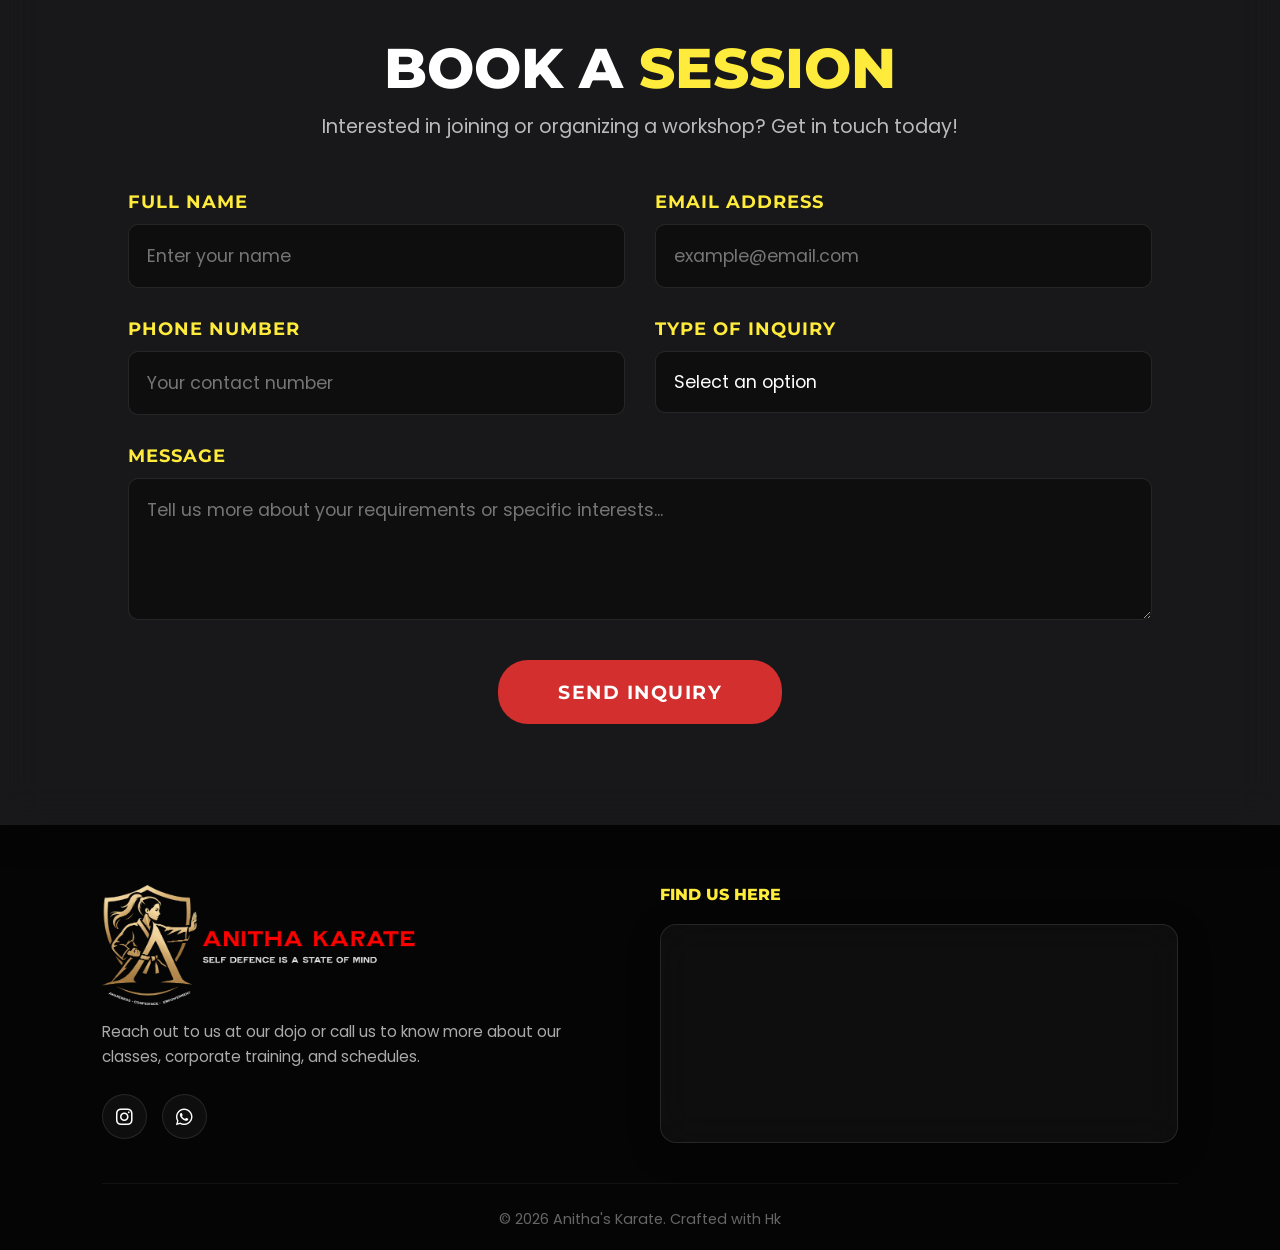
==== commit a4a16231: "Update index.html" ====
--- a/index.html
+++ b/index.html
@@ -5,7 +5,7 @@
   <meta charset="UTF-8">
   <meta name="viewport" content="width=device-width, initial-scale=1.0">
   <title>Anitha's Karate | Ramapuram</title>
-  <link rel="shortcut icon" href="images/Fav icon.png" type="image/x-icon">
+  <link rel="shortcut icon" href="Fav icon.png" type="image/x-icon">
   <link
     href="https://fonts.googleapis.com/css2?family=Montserrat:wght@700;800;900&family=Poppins:wght@300;400;500;600&display=swap"
     rel="stylesheet">
@@ -763,7 +763,7 @@
         </div>
         <p>Reach out to us at our dojo or call us to know more about our classes, corporate training, and schedules.</p>
         <div class="social-icons">
-          <a class="glass-icon" href="https://www.instagram.com/p/DUSqblqDA08/?igsh=MXJjZWN1MWl2dmg0Ng%3D%3D"
+          <a class="glass-icon" href="https://www.instagram.com/anithakarate?utm_source=qr&igsh=bWd3eWw5czlxaWE2"
             target="_blank"><i class="fab fa-instagram"></i></a>
           <a class="glass-icon" href="https://wa.me/919150529669" target="_blank"><i class="fab fa-whatsapp"></i></a>
         </div>
